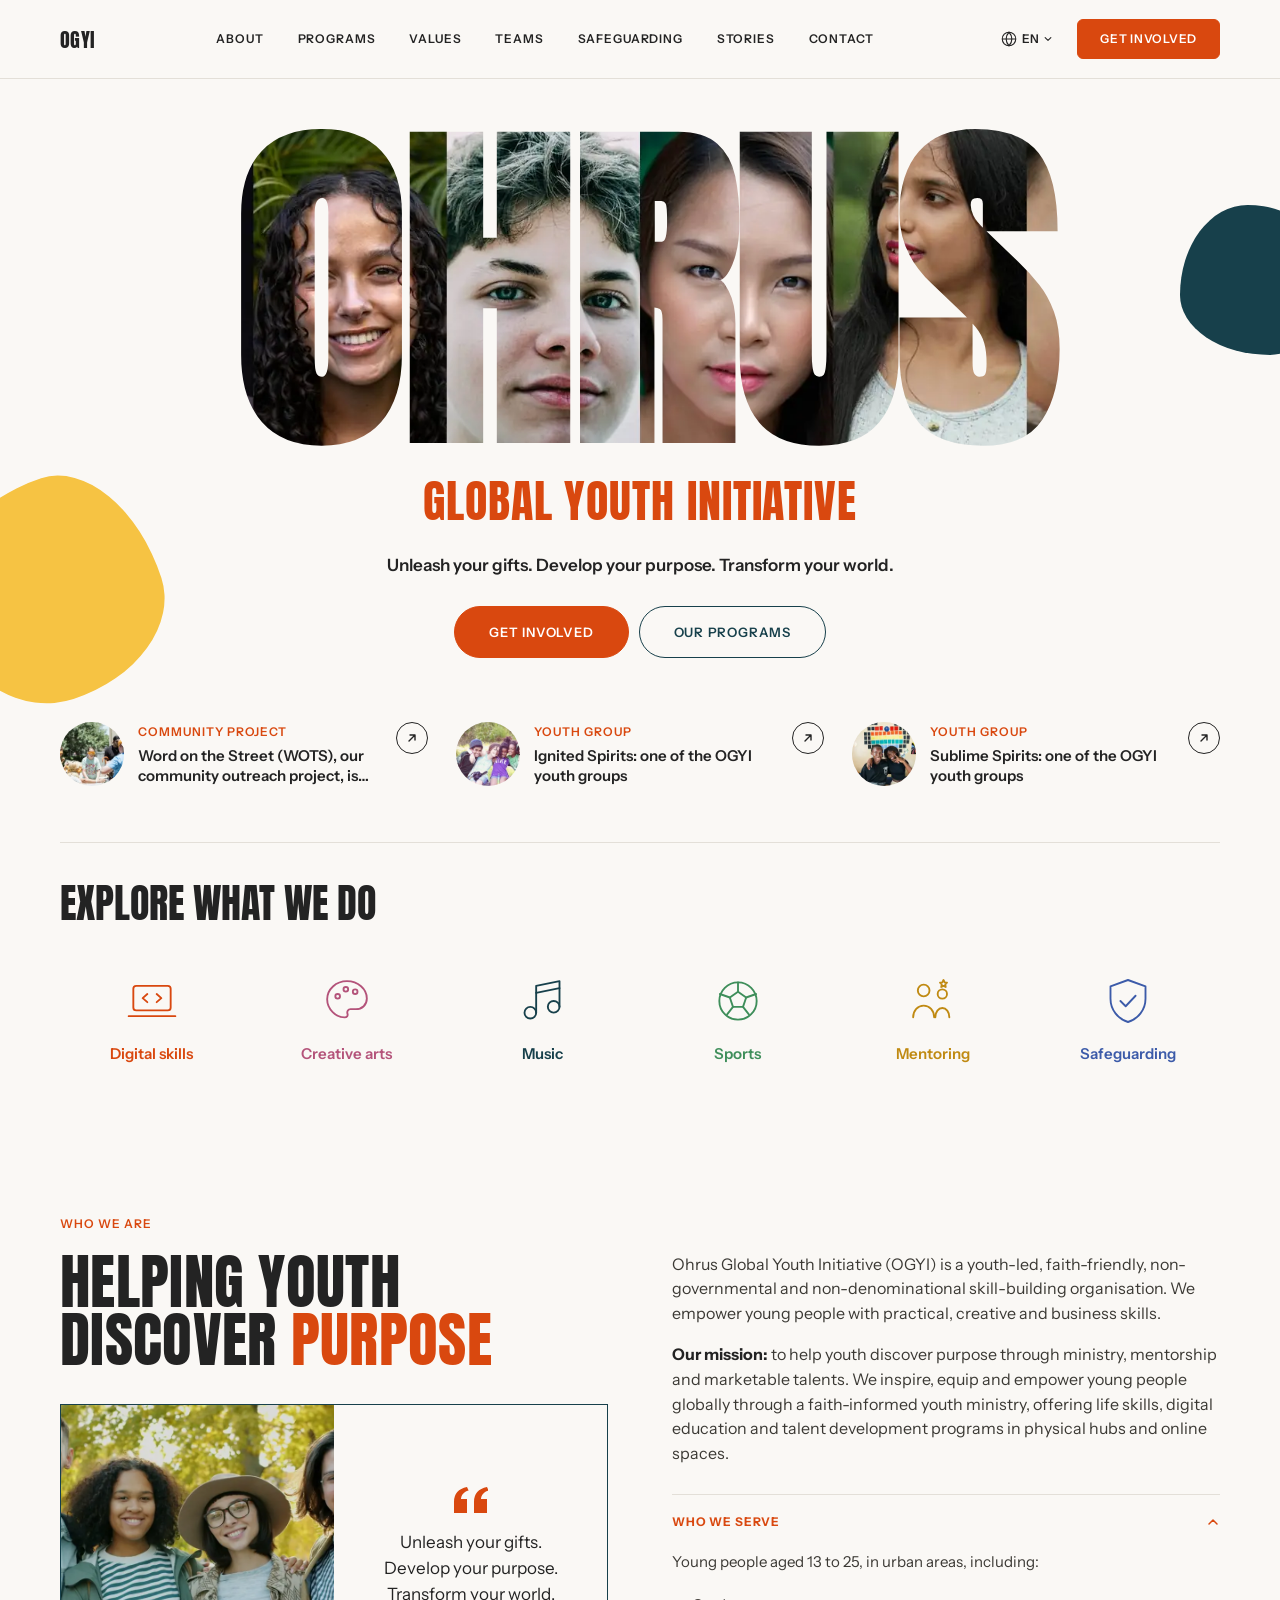
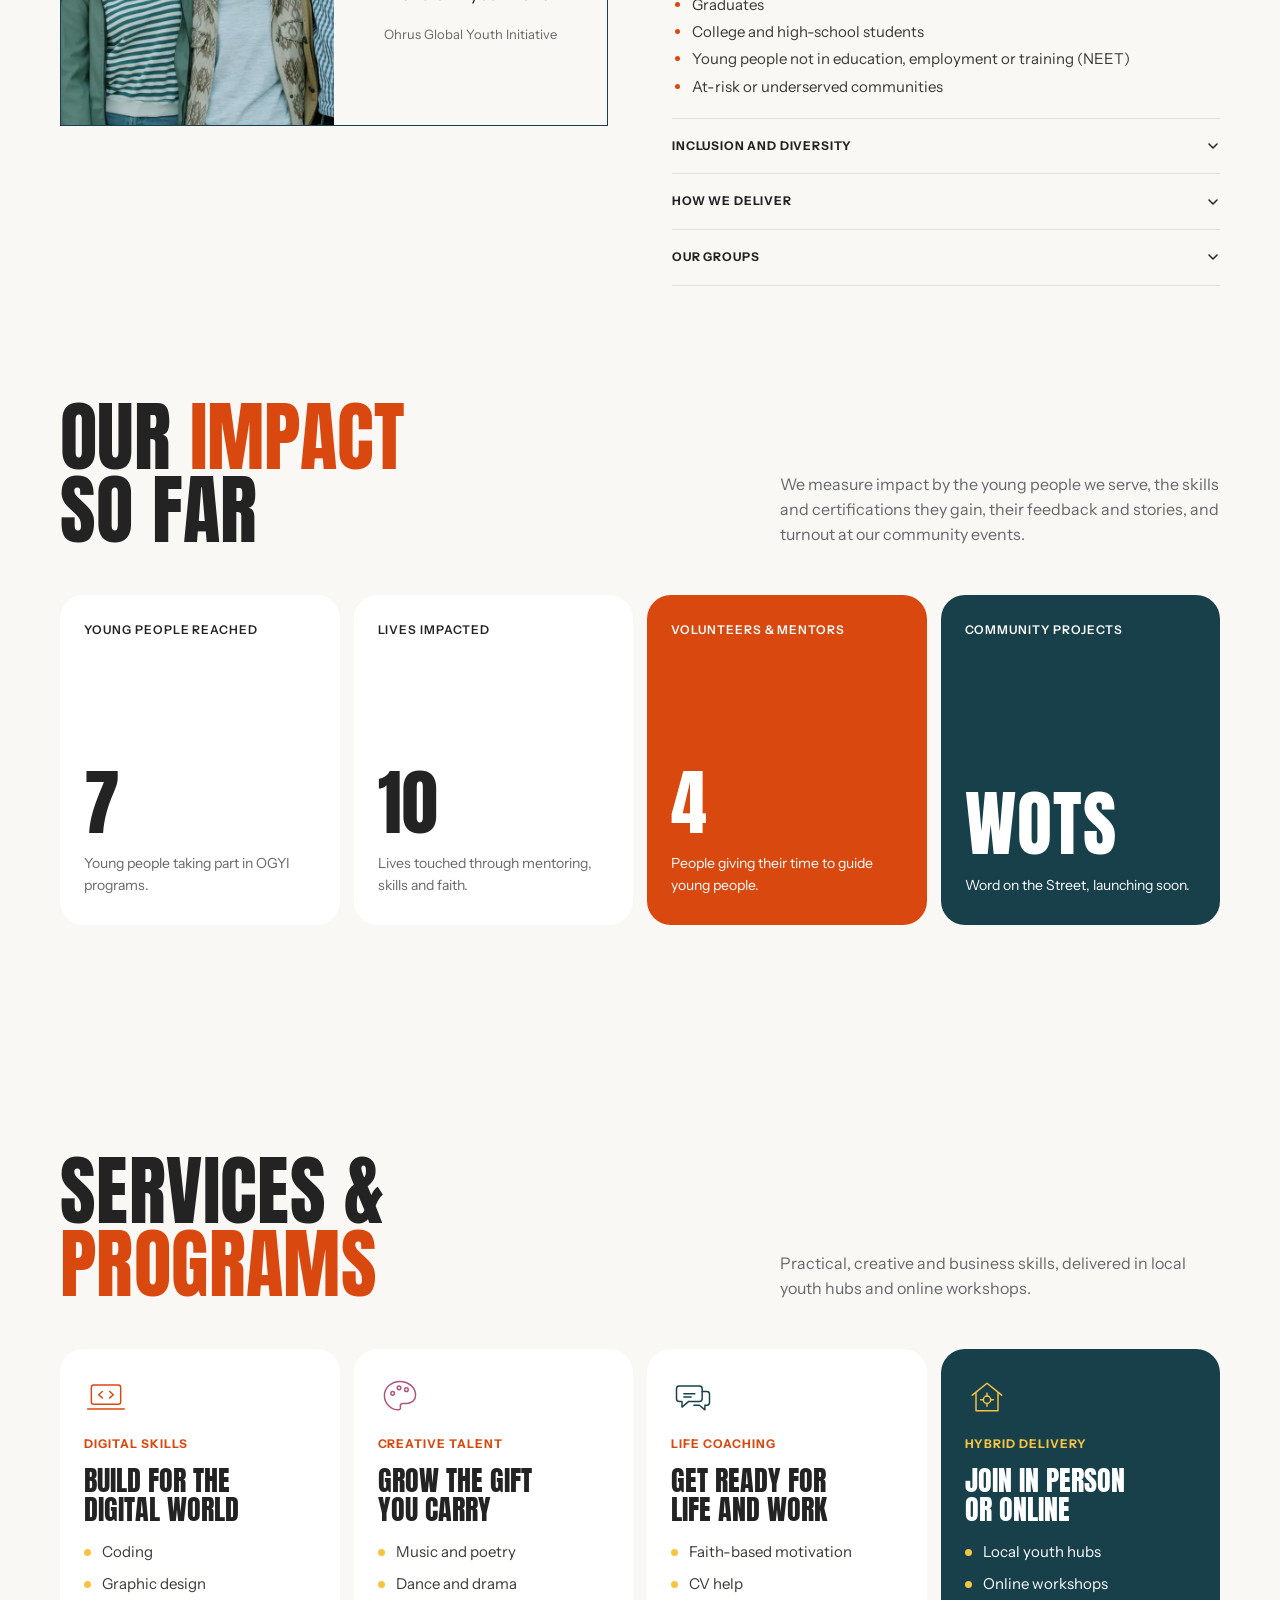
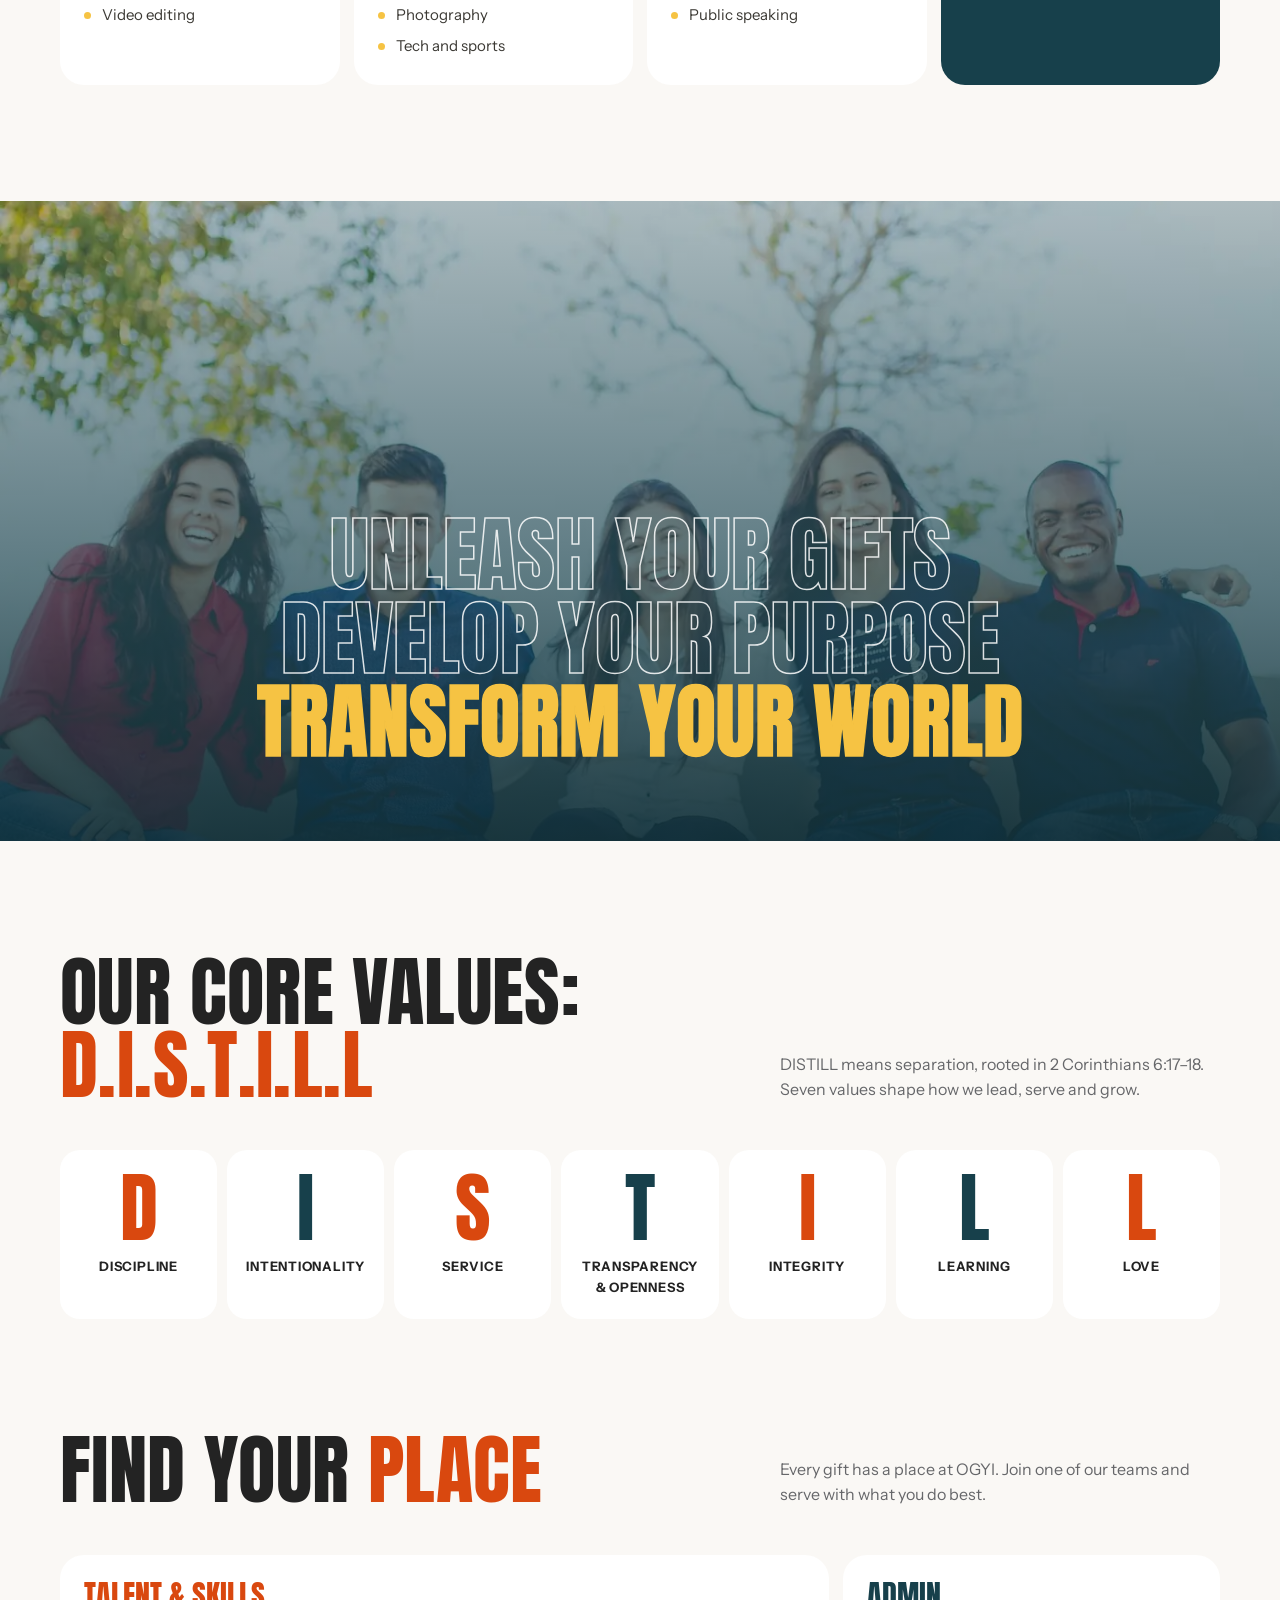
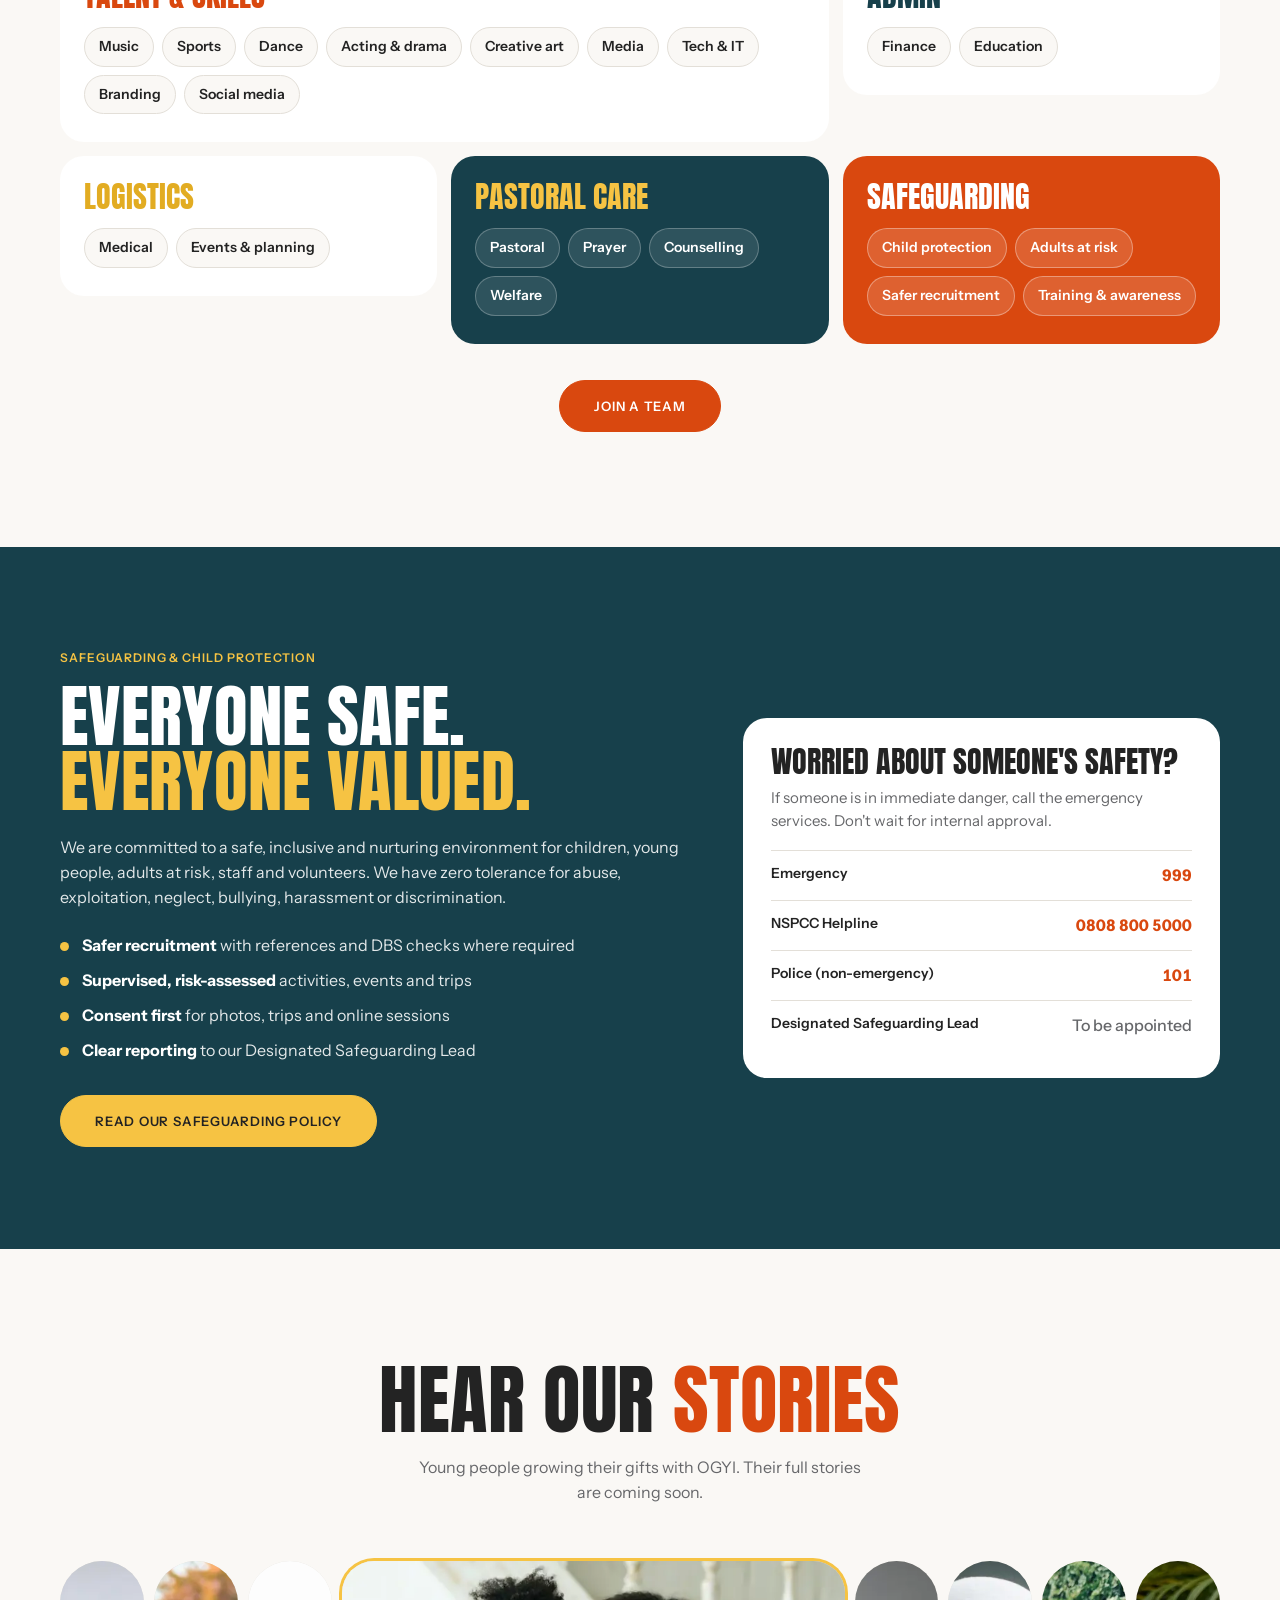
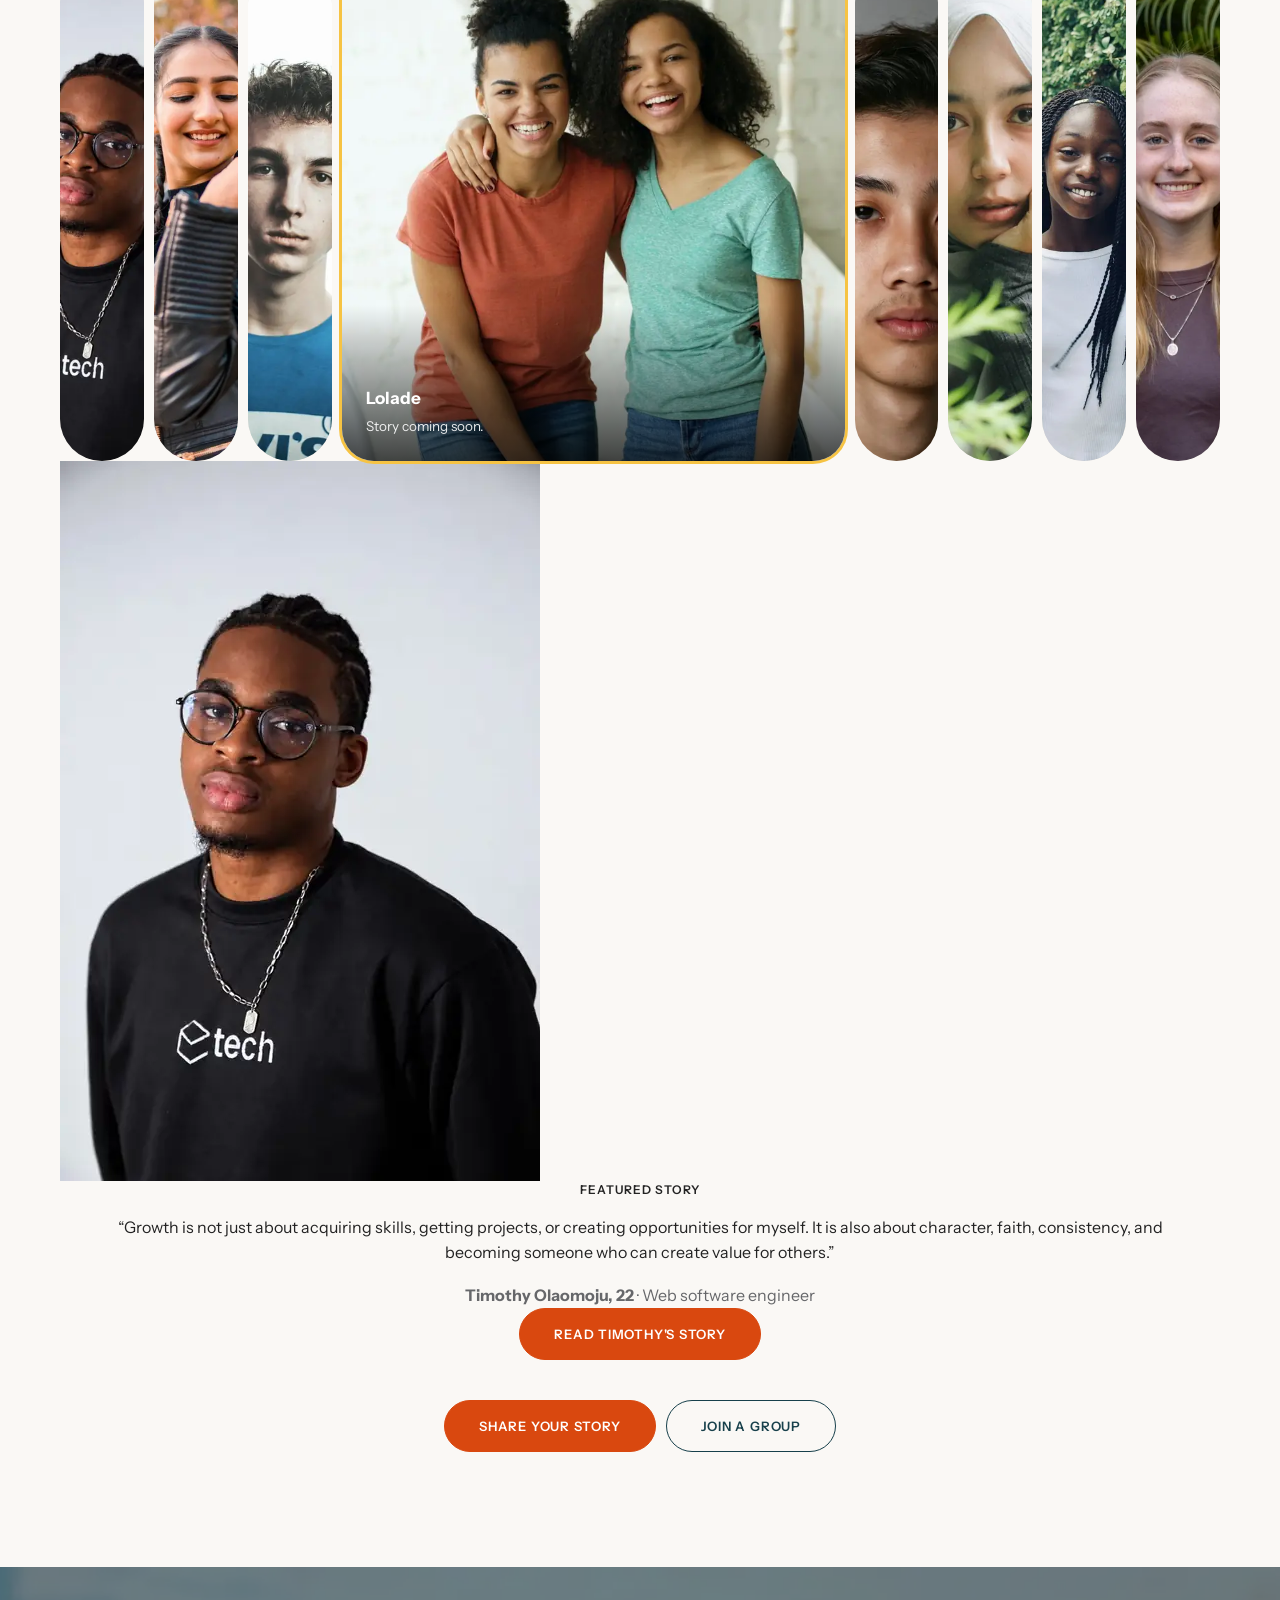
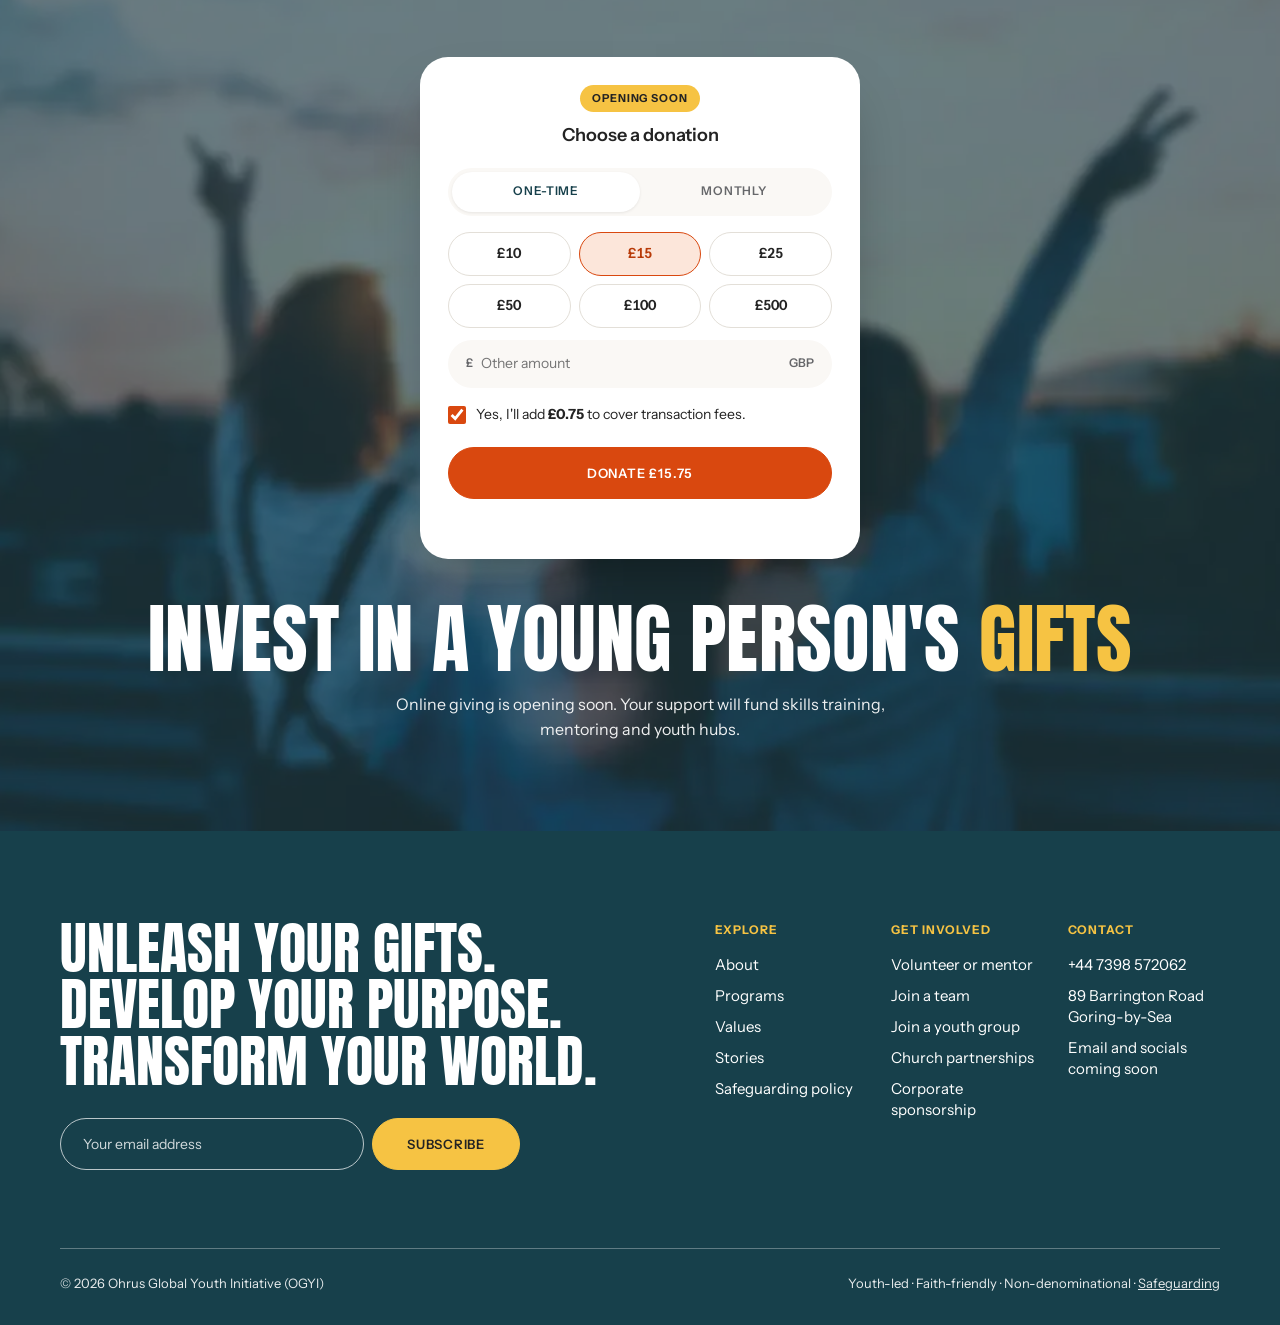
==== index.html @ c81ff363 "Add files via upload" ====
<!doctype html>
<html lang="en">
<head>
<meta charset="utf-8">
<meta name="viewport" content="width=device-width, initial-scale=1, viewport-fit=cover">
<title>Ohrus Global Youth Initiative (OGYI)</title>
<meta name="description" content="Ohrus Global Youth Initiative (OGYI) is a youth-led, faith-friendly, non-denominational organisation empowering young people with practical, creative and business skills.">
<link rel="preconnect" href="https://fonts.googleapis.com">
<link rel="preconnect" href="https://fonts.gstatic.com" crossorigin>
<link rel="stylesheet" href="https://fonts.googleapis.com/css2?family=Anton&family=Instrument+Sans:wght@400;500;600;700&display=swap">
<link rel="preload" as="image" href="images/collage.webp" type="image/webp">
<link rel="stylesheet" href="css/style.css">
</head>
<body>
<svg width="0" height="0" style="position:absolute" aria-hidden="true">
  <symbol id="arr" viewBox="0 0 12 12"><path d="M3 9L9 3M4 3h5v5" fill="none" stroke="currentColor" stroke-width="1.4" stroke-linecap="round" stroke-linejoin="round"/></symbol>
  <symbol id="chev" viewBox="0 0 14 14"><path d="M3 5l4 4 4-4" fill="none" stroke="currentColor" stroke-width="1.5" stroke-linecap="round" stroke-linejoin="round"/></symbol>
</svg>

<header class="nav">
  <div class="wrap nav__in">
    <a href="#top" class="logo" aria-label="OGYI home"><span>OGYI</span></a>
    <nav class="nav__links" aria-label="Main">
      <a href="#about">About</a><a href="#programs">Programs</a><a href="#values">Values</a><a href="#teams">Teams</a><a href="#safeguarding">Safeguarding</a><a href="#stories">Stories</a><a href="#contact">Contact</a>
    </nav>
    <div class="nav__right">
      <button class="lang" aria-label="Change language"><svg viewBox="0 0 24 24" fill="none" stroke="currentColor" stroke-width="1.5"><circle cx="12" cy="12" r="9"/><path d="M3 12h18M12 3c2.5 2.6 3.8 5.6 3.8 9s-1.3 6.4-3.8 9c-2.5-2.6-3.8-5.6-3.8-9S9.5 5.6 12 3z"/></svg>EN<svg viewBox="0 0 14 14" style="width:10px"><use href="#chev"/></svg></button>
      <a href="#contact" class="btn btn--ghost btn--sm">Get involved</a>
      <button class="burger" id="burger" aria-label="Open menu" aria-expanded="false"><span></span></button>
    </div>
  </div>
</header>

<div class="mnav" id="mnav" hidden>
  <div class="mnav__top">
    <span class="logo">OGYI</span>
    <button class="mnav__close" id="mclose" aria-label="Close menu">×</button>
  </div>
  <a class="big" href="#about">About</a>
  <a class="big" href="#programs">Programs</a>
  <a class="big" href="#values">Values</a>
  <a class="big" href="#teams">Teams</a>
  <a class="big" href="#safeguarding">Safeguarding</a>
  <a class="big" href="#stories">Stories</a>
  <a class="big" href="#contact">Contact</a>
  <a class="big" href="#donate">Donate</a>
  <a class="big big--cta" href="#contact">Get involved</a>
</div>

<main id="top">
  <!-- HERO -->
  <section class="hero">
    <div class="wrap">
      <h1 class="hero__title hero__title--one" aria-label="Ohrus Global Youth Initiative"><span>Ohrus</span></h1>
      <p class="hero__kicker">Global Youth Initiative</p>
      <p class="hero__sub">Unleash your gifts. Develop your purpose. Transform your world.</p>
      <div class="hero__cta">
        <a href="#contact" class="btn btn--solid">Get involved</a>
        <a href="#programs" class="btn btn--ghost">Our programs</a>
      </div>
      <div class="updates">
        <a class="update" href="#impact">
          <img loading="lazy" decoding="async" src="images/comm.webp" alt="Young volunteers working together at a community activity">
          <div><div class="eyebrow">Community project</div><p>Word on the Street (WOTS), our community outreach project, is launching soon</p></div>
          <span class="arrow"><svg><use href="#arr"/></svg></span>
        </a>
        <a class="update" href="#groups">
          <img loading="lazy" decoding="async" src="images/youth.webp" alt="A diverse group of young friends laughing together">
          <div><div class="eyebrow">Youth group</div><p>Ignited Spirits: one of the OGYI youth groups</p></div>
          <span class="arrow"><svg><use href="#arr"/></svg></span>
        </a>
        <a class="update" href="#groups">
          <img loading="lazy" decoding="async" src="images/class.webp" alt="Two teenagers smiling together">
          <div><div class="eyebrow">Youth group</div><p>Sublime Spirits: one of the OGYI youth groups</p></div>
          <span class="arrow"><svg><use href="#arr"/></svg></span>
        </a>
      </div>
      <nav class="explore" aria-label="Explore what we do">
        <h2 class="explore__title">Explore what we do</h2>
        <ul class="explore__list">
          <li><a href="#programs" class="ex ex--1"><span class="ex__ic"><svg viewBox="0 0 48 48" fill="none" stroke="currentColor" stroke-width="1.6" stroke-linecap="round" stroke-linejoin="round"><rect x="8" y="11" width="32" height="21" rx="2.5"/><path d="M4 37h40"/><path d="M20 18l-4 3.5 4 3.5M28 18l4 3.5-4 3.5"/></svg></span><span class="ex__lb">Digital skills</span></a></li>
          <li><a href="#programs" class="ex ex--2"><span class="ex__ic"><svg viewBox="0 0 48 48" fill="none" stroke="currentColor" stroke-width="1.6" stroke-linecap="round" stroke-linejoin="round"><path d="M24 7c-9.4 0-17 6.9-17 15.5S14.6 38 22 38c2.2 0 2.9-1.6 2.4-3.2-.6-1.9.6-3.8 2.6-3.8h4.5C37 31 41 27.3 41 21.8 41 13.7 33.4 7 24 7z"/><circle cx="16" cy="20" r="2"/><circle cx="23" cy="14" r="2"/><circle cx="31" cy="16" r="2"/></svg></span><span class="ex__lb">Creative arts</span></a></li>
          <li><a href="#programs" class="ex ex--3"><span class="ex__ic"><svg viewBox="0 0 48 48" fill="none" stroke="currentColor" stroke-width="1.6" stroke-linecap="round" stroke-linejoin="round"><path d="M19 34V11l20-4v22"/><circle cx="14" cy="34" r="5"/><circle cx="34" cy="29" r="5"/><path d="M19 17l20-4"/></svg></span><span class="ex__lb">Music</span></a></li>
          <li><a href="#programs" class="ex ex--4"><span class="ex__ic"><svg viewBox="0 0 48 48" fill="none" stroke="currentColor" stroke-width="1.6" stroke-linecap="round" stroke-linejoin="round"><circle cx="24" cy="24" r="16"/><path d="M24 16l7 5-2.7 8h-8.6L17 21z"/><path d="M24 8v8M31 21l8.5-3M28.3 29l5 6.5M19.7 29l-5 6.5M17 21l-8.5-3"/></svg></span><span class="ex__lb">Sports</span></a></li>
          <li><a href="#about" class="ex ex--5"><span class="ex__ic"><svg viewBox="0 0 48 48" fill="none" stroke="currentColor" stroke-width="1.6" stroke-linecap="round" stroke-linejoin="round"><circle cx="16" cy="15" r="5"/><circle cx="32" cy="18" r="4"/><path d="M7 38c0-6 4-10 9-10s9 4 9 10"/><path d="M26 38c0-4.6 2.7-8 6-8s6 3.4 6 8"/><path d="M33 6l1 2 2 .3-1.5 1.5.4 2.2-1.9-1-1.9 1 .4-2.2L30 8.3l2-.3z"/></svg></span><span class="ex__lb">Mentoring</span></a></li>
          <li><a href="#safeguarding" class="ex ex--6"><span class="ex__ic"><svg viewBox="0 0 48 48" fill="none" stroke="currentColor" stroke-width="1.6" stroke-linecap="round" stroke-linejoin="round"><path d="M24 6l15 5.5v10.5c0 9.5-6.4 17.3-15 20-8.6-2.7-15-10.5-15-20V11.5z"/><path d="M17.5 24l4.5 4.5 8.5-9"/></svg></span><span class="ex__lb">Safeguarding</span></a></li>
        </ul>
      </nav>
    </div>
  </section>

  <!-- ABOUT -->
  <section class="sec feature" id="about" style="padding-top:clamp(40px,6vw,80px)">
    <div class="wrap">
      <div class="eyebrow eyebrow--accent">Who we are</div>
      <div class="feature__grid">
        <div>
          <h2 class="display">Helping youth discover <span class="hl">purpose</span></h2>
          <div class="quotebox">
            <img loading="lazy" decoding="async" src="images/farm.webp" alt="A diverse group of young people smiling together outdoors">
            <blockquote>
              <svg viewBox="0 0 34 26"><path fill="currentColor" d="M0 26V15C0 6.7 4.4 1.7 13 0l1.6 3.6C9.8 5 7.4 7.9 7 12h6v14H0zm20 0V15c0-8.3 4.4-13.3 13-15l1.6 3.6C29.8 5 27.4 7.9 27 12h6v14H20z"/></svg>
              <q>Unleash your gifts. Develop your purpose. Transform your world.</q>
              <cite>Ohrus Global Youth Initiative</cite>
            </blockquote>
          </div>
        </div>
        <div class="feature__body">
          <p>Ohrus Global Youth Initiative (OGYI) is a youth-led, faith-friendly, non-governmental and non-denominational skill-building organisation. We empower young people with practical, creative and business skills.</p>
          <p><strong>Our mission:</strong> to help youth discover purpose through ministry, mentorship and marketable talents. We inspire, equip and empower young people globally through a faith-informed youth ministry, offering life skills, digital education and talent development programs in physical hubs and online spaces.</p>
          <div class="acc">
            <details open><summary>Who we serve<svg><use href="#chev"/></svg></summary>
              <p>Young people aged 13 to 25, in urban areas, including:</p>
              <ul class="ticks"><li>Graduates</li><li>College and high-school students</li><li>Young people not in education, employment or training (NEET)</li><li>At-risk or underserved communities</li></ul>
            </details>
            <details><summary>Inclusion and diversity<svg><use href="#chev"/></svg></summary><p>We are big on inclusion and diversity. Every young person is welcome at OGYI, whatever their background or beliefs.</p></details>
            <details><summary>How we deliver<svg><use href="#chev"/></svg></summary><p>Hybrid delivery: local youth hubs together with online workshops, so young people can take part in person or from wherever they are.</p></details>
            <details id="groups"><summary>Our groups<svg><use href="#chev"/></svg></summary><p>OGYI young people meet in groups, including <strong>Ignited Spirits</strong> and <strong>Sublime Spirits</strong>.</p></details>
          </div>
        </div>
      </div>
    </div>
  </section>

  <!-- IMPACT -->
  <section class="sec" id="impact" style="padding-top:0">
    <div class="wrap">
      <div class="sec__head">
        <h2 class="display">Our <span class="hl">impact</span> so far</h2>
        <p>We measure impact by the young people we serve, the skills and certifications they gain, their feedback and stories, and turnout at our community events.</p>
      </div>
      <div class="stats">
        <div class="stat"><div class="eyebrow">Young people reached</div><div><p class="stat__num"><span data-count="7">7</span></p><p>Young people taking part in OGYI programs.</p></div></div>
        <div class="stat"><div class="eyebrow">Lives impacted</div><div><p class="stat__num"><span data-count="10">10</span></p><p>Lives touched through mentoring, skills and faith.</p></div></div>
        <div class="stat stat--accent"><div class="eyebrow">Volunteers &amp; mentors</div><div><p class="stat__num"><span data-count="4">4</span></p><p>People giving their time to guide young people.</p></div></div>
        <div class="stat stat--teal"><div class="eyebrow">Community projects</div><div><p class="stat__num stat__num--word">WOTS</p><p>Word on the Street, launching soon.</p></div></div>
      </div>
    </div>
  </section>

  <!-- PROGRAMS -->
  <section class="sec programs" id="programs">
    <div class="wrap">
      <div class="sec__head">
        <h2 class="display">Services &amp; <span class="hl">programs</span></h2>
        <p>Practical, creative and business skills, delivered in local youth hubs and online workshops.</p>
      </div>
      <div class="progs">
        <article class="prog"><span class="prog__ic" aria-hidden="true"><svg viewBox="0 0 48 48" fill="none" stroke="currentColor" stroke-width="1.6" stroke-linecap="round" stroke-linejoin="round"><rect x="8" y="11" width="32" height="21" rx="2.5"/><path d="M4 37h40"/><path d="M20 18l-4 3.5 4 3.5M28 18l4 3.5-4 3.5"/></svg></span><span class="prog__tag">Digital skills</span><h3>Build for the digital world</h3><ul><li>Coding</li><li>Graphic design</li><li>Video editing</li></ul></article>
        <article class="prog"><span class="prog__ic" aria-hidden="true"><svg viewBox="0 0 48 48" fill="none" stroke="currentColor" stroke-width="1.6" stroke-linecap="round" stroke-linejoin="round"><path d="M24 7c-9.4 0-17 6.9-17 15.5S14.6 38 22 38c2.2 0 2.9-1.6 2.4-3.2-.6-1.9.6-3.8 2.6-3.8h4.5C37 31 41 27.3 41 21.8 41 13.7 33.4 7 24 7z"/><circle cx="16" cy="20" r="2"/><circle cx="23" cy="14" r="2"/><circle cx="31" cy="16" r="2"/></svg></span><span class="prog__tag">Creative talent</span><h3>Grow the gift you carry</h3><ul><li>Music and poetry</li><li>Dance and drama</li><li>Photography</li><li>Tech and sports</li></ul></article>
        <article class="prog"><span class="prog__ic" aria-hidden="true"><svg viewBox="0 0 48 48" fill="none" stroke="currentColor" stroke-width="1.6" stroke-linecap="round" stroke-linejoin="round"><path d="M9 12h22a3 3 0 0 1 3 3v11a3 3 0 0 1-3 3H19l-7 6v-6H9a3 3 0 0 1-3-3V15a3 3 0 0 1 3-3z"/><path d="M34 18h5a3 3 0 0 1 3 3v9a3 3 0 0 1-3 3h-2v5l-6-5h-6"/><path d="M14 20.5h12M14 24h8"/></svg></span><span class="prog__tag">Life coaching</span><h3>Get ready for life and work</h3><ul><li>Faith-based motivation</li><li>CV help</li><li>Public speaking</li></ul></article>
        <article class="prog prog--dark"><span class="prog__ic" aria-hidden="true"><svg viewBox="0 0 48 48" fill="none" stroke="currentColor" stroke-width="1.6" stroke-linecap="round" stroke-linejoin="round"><path d="M8 22L24 9l16 13"/><path d="M12 19v20h24V19"/><circle cx="24" cy="27" r="4"/><path d="M24 23v-3M24 34v-3M28 27h3M17 27h3"/></svg></span><span class="prog__tag">Hybrid delivery</span><h3>Join in person or online</h3><ul><li>Local youth hubs</li><li>Online workshops</li></ul></article>
      </div>
    </div>
  </section>

  <!-- TAGLINE BANNER -->
  <section class="causes" aria-label="Our promise">
    <img loading="lazy" decoding="async" src="images/group.webp" alt="A diverse group of young people sitting together and smiling">
    <div class="causes__words"><ul id="causes">
      <li class="on">Unleash your gifts</li><li>Develop your purpose</li><li>Transform your world</li>
    </ul></div>
  </section>

  <!-- VALUES -->
  <section class="sec values" id="values">
    <div class="wrap">
      <div class="sec__head">
        <h2 class="display">Our core values: <span class="hl">D.I.S.T.I.L.L</span></h2>
        <p>DISTILL means separation, rooted in 2 Corinthians 6:17–18. Seven values shape how we lead, serve and grow.</p>
      </div>
      <ol class="distill">
        <li><b>D</b><span>Discipline</span></li>
        <li><b>I</b><span>Intentionality</span></li>
        <li><b>S</b><span>Service</span></li>
        <li><b>T</b><span>Transparency &amp; openness</span></li>
        <li><b>I</b><span>Integrity</span></li>
        <li><b>L</b><span>Learning</span></li>
        <li><b>L</b><span>Love</span></li>
      </ol>
    </div>
  </section>

  <!-- TEAMS -->
  <section class="sec teams" id="teams" style="padding-top:0">
    <div class="wrap">
      <div class="sec__head">
        <h2 class="display">Find your <span class="hl">place</span></h2>
        <p>Every gift has a place at OGYI. Join one of our teams and serve with what you do best.</p>
      </div>
      <div class="team-grid">
        <article class="team team--orange"><h3>Talent &amp; skills</h3><ul><li>Music</li><li>Sports</li><li>Dance</li><li>Acting &amp; drama</li><li>Creative art</li><li>Media</li><li>Tech &amp; IT</li><li>Branding</li><li>Social media</li></ul></article>
        <article class="team team--teal"><h3>Admin</h3><ul><li>Finance</li><li>Education</li></ul></article>
        <article class="team team--yellow"><h3>Logistics</h3><ul><li>Medical</li><li>Events &amp; planning</li></ul></article>
        <article class="team team--dark"><h3>Pastoral care</h3><ul><li>Pastoral</li><li>Prayer</li><li>Counselling</li><li>Welfare</li></ul></article>
        <article class="team team--safe"><h3>Safeguarding</h3><ul><li>Child protection</li><li>Adults at risk</li><li>Safer recruitment</li><li>Training &amp; awareness</li></ul></article>
      </div>
      <div class="teams__cta"><a href="#contact" class="btn btn--solid">Join a team</a></div>
    </div>
  </section>

  <!-- SAFEGUARDING -->
  <section class="safe" id="safeguarding">
    <div class="wrap safe__grid">
      <div>
        <div class="eyebrow safe__eyebrow">Safeguarding &amp; child protection</div>
        <h2 class="display">Everyone safe. <span class="hl-y">Everyone valued.</span></h2>
        <p class="safe__lead">We are committed to a safe, inclusive and nurturing environment for children, young people, adults at risk, staff and volunteers. We have zero tolerance for abuse, exploitation, neglect, bullying, harassment or discrimination.</p>
        <ul class="safe__points">
          <li><b>Safer recruitment</b> with references and DBS checks where required</li>
          <li><b>Supervised, risk-assessed</b> activities, events and trips</li>
          <li><b>Consent first</b> for photos, trips and online sessions</li>
          <li><b>Clear reporting</b> to our Designated Safeguarding Lead</li>
        </ul>
        <a href="safeguarding.html" class="btn btn--yellow">Read our safeguarding policy</a>
      </div>
      <aside class="safe__card" aria-label="Safeguarding contacts">
        <h3>Worried about someone's safety?</h3>
        <p>If someone is in immediate danger, call the emergency services. Don't wait for internal approval.</p>
        <dl>
          <div><dt>Emergency</dt><dd>999</dd></div>
          <div><dt>NSPCC Helpline</dt><dd>0808 800 5000</dd></div>
          <div><dt>Police (non-emergency)</dt><dd>101</dd></div>
          <div><dt>Designated Safeguarding Lead</dt><dd class="tba">To be appointed</dd></div>
        </dl>
      </aside>
    </div>
  </section>

  <!-- STORIES -->
  <section class="sec" id="stories" style="padding-top:0">
    <div class="wrap center">
      <h2 class="display">Hear our <span class="hl">stories</span></h2>
      <p>Young people growing their gifts with OGYI. Their full stories are coming soon.</p>
      <div class="strip" id="strip">
        <div class="strip__item" tabindex="0" role="button" aria-label="Timothy, 22"><img loading="lazy" decoding="async" src="images/timothy.webp" alt="Portrait of Timothy" style="object-position:42% 28%"><div class="strip__cap"><b>Timothy, 22</b><span>From figuring out his path to working as a web software engineer, through mentorship and faith.</span><a class="strip__link" href="story-timothy.html">Read his story &rarr;</a></div></div>
        <button class="strip__item"><img loading="lazy" decoding="async" src="images/p2.webp" alt="Placeholder portrait"><div class="strip__cap"><b>Pelumi</b><span>Story coming soon.</span></div></button>
        <button class="strip__item"><img loading="lazy" decoding="async" src="images/p3.webp" alt="Placeholder portrait"><div class="strip__cap"><b>Isaacs</b><span>Sages Speak. Story coming soon.</span></div></button>
        <button class="strip__item is-open"><img loading="lazy" decoding="async" src="images/story.webp" alt="Placeholder photo"><div class="strip__cap"><b>Lolade</b><span>Story coming soon.</span></div></button>
        <button class="strip__item"><img loading="lazy" decoding="async" src="images/p4.webp" alt="Placeholder portrait"><div class="strip__cap"><b>Tomisin</b><span>Story coming soon.</span></div></button>
        <button class="strip__item"><img loading="lazy" decoding="async" src="images/p5.webp" alt="Placeholder portrait"><div class="strip__cap"><b>Sharon</b><span>Story coming soon.</span></div></button>
        <button class="strip__item"><img loading="lazy" decoding="async" src="images/p7.webp" alt="Placeholder portrait"><div class="strip__cap"><b>Precious</b><span>Story coming soon.</span></div></button>
        <button class="strip__item"><img loading="lazy" decoding="async" src="images/p8.webp" alt="Placeholder portrait"><div class="strip__cap"><b>Pearl</b><span>Story coming soon.</span></div></button>
      </div>
      <article class="feat-story">
        <img loading="lazy" decoding="async" src="images/timothy.webp" alt="Timothy Olaomoju" width="480" height="720">
        <div class="feat-story__body">
          <div class="eyebrow feat-story__eyebrow">Featured story</div>
          <blockquote>&ldquo;Growth is not just about acquiring skills, getting projects, or creating opportunities for myself. It is also about character, faith, consistency, and becoming someone who can create value for others.&rdquo;</blockquote>
          <p class="feat-story__who"><b>Timothy Olaomoju, 22</b> &middot; Web software engineer</p>
          <a href="story-timothy.html" class="btn btn--solid">Read Timothy's story</a>
        </div>
      </article>
      <div class="stories__cta">
        <a href="#contact" class="btn btn--solid">Share your story</a>
        <a href="#contact" class="btn btn--ghost">Join a group</a>
      </div>
    </div>
  </section>

  <!-- DONATE -->
  <section class="donate" id="donate">
    <img loading="lazy" decoding="async" class="donate__bg" src="images/field.webp" alt="">
    <div class="wrap">
      <form class="dcard" id="dform" novalidate>
        <span class="soon">Opening soon</span>
        <h3>Choose a donation</h3>
        <div class="seg" role="group" aria-label="Frequency">
          <button type="button" aria-pressed="true" data-freq="one-time">One-time</button>
          <button type="button" aria-pressed="false" data-freq="monthly">Monthly</button>
        </div>
        <div class="amts" id="amts">
          <button type="button" aria-pressed="false">£10</button><button type="button" aria-pressed="true">£15</button><button type="button" aria-pressed="false">£25</button>
          <button type="button" aria-pressed="false">£50</button><button type="button" aria-pressed="false">£100</button><button type="button" aria-pressed="false">£500</button>
        </div>
        <label class="other" for="other"><span>£</span><input id="other" inputmode="decimal" placeholder="Other amount"><span>GBP</span></label>
        <label class="fee" for="fee"><input type="checkbox" id="fee" checked><span>Yes, I'll add <b id="feeAmt">£0.75</b> to cover transaction fees.</span></label>
        <button class="btn btn--solid" type="submit" id="dbtn">Donate £15.75 now</button>
        <p class="dnote" id="dnote" aria-live="polite"></p>
      </form>
      <h2 class="display">Invest in a young person's <span class="hl-y">gifts</span></h2>
      <p class="lead">Online giving is opening soon. Your support will fund skills training, mentoring and youth hubs.</p>
    </div>
  </section>
</main>

<footer class="foot" id="contact">
  <div class="wrap">
    <div class="foot__top">
      <div>
        <h3>Unleash your gifts. Develop your purpose. Transform your world.</h3>
        <form class="news" id="news" novalidate>
          <input type="email" id="email" placeholder="Your email address" aria-label="Email address">
          <button class="btn" type="submit">Subscribe</button>
        </form>
        <p class="newsmsg" id="newsmsg" aria-live="polite"></p>
      </div>
      <div class="foot__cols">
        <div><h4>Explore</h4><ul><li><a href="#about">About</a></li><li><a href="#programs">Programs</a></li><li><a href="#values">Values</a></li><li><a href="#stories">Stories</a></li><li><a href="safeguarding.html">Safeguarding policy</a></li></ul></div>
        <div><h4>Get involved</h4><ul><li>Volunteer or mentor</li><li><a href="#teams">Join a team</a></li><li>Join a youth group</li><li>Church partnerships</li><li>Corporate sponsorship</li></ul></div>
        <div><h4>Contact</h4><ul><li>+44 7398 572062</li><li>89 Barrington Road<br>Goring-by-Sea</li><li>Email and socials coming soon</li></ul></div>
      </div>
    </div>
    <div class="foot__bottom"><span>© 2026 Ohrus Global Youth Initiative (OGYI)</span><span>Youth-led · Faith-friendly · Non-denominational · <a href="safeguarding.html">Safeguarding</a></span></div>
  </div>
</footer>

<script src="js/main.js" defer></script>
</body>
</html>
---- css/style.css ----
/* Layout: warm-paper canvas, condensed poster type, one signal orange; sections stack full-width with a 1240px content column */
:root{
  /* Palette: burnt orange + deep teal + mustard yellow + charcoal on white */
  --paper:#FAF8F5; --card:#FFFFFF; --ink:#232323; --muted:#66676A; --line:#E3DFD8;
  --orange:#D9480F; --orange-deep:#B83A08; --orange-soft:#FCE6DA;
  --teal:#17404B; --teal-deep:#0F2E37; --teal-soft:#DCE8EA;
  --yellow:#F6C343; --yellow-deep:#E2AC22;
  --charcoal:#262626;
  --display:"Anton","Impact","Arial Narrow",sans-serif;
  --body:"Instrument Sans","Helvetica Neue",Arial,sans-serif;
  --wrap:1240px; --gut:clamp(16px,4vw,40px);
  color-scheme:light;
}
*{box-sizing:border-box}
html{scroll-behavior:smooth}
body{margin:0;background:var(--paper);color:var(--ink);font-family:var(--body);font-size:16px;line-height:1.55;-webkit-font-smoothing:antialiased;overflow-x:hidden}
img{max-width:100%;display:block}
a{color:inherit;text-decoration:none}
button{font:inherit;color:inherit;cursor:pointer}
:focus-visible{outline:2px solid var(--orange);outline-offset:3px}
.wrap{max-width:var(--wrap);margin-inline:auto;padding-inline:var(--gut)}
.display{font-family:var(--display);font-weight:400;text-transform:uppercase;letter-spacing:.005em;line-height:.95;text-wrap:balance;margin:0}
.hl{color:var(--orange)}
.hl-y{color:var(--yellow)}
.eyebrow{font-size:12px;font-weight:600;letter-spacing:.08em;text-transform:uppercase}

/* buttons */
.btn{display:inline-flex;align-items:center;justify-content:center;gap:8px;height:52px;padding-inline:34px;border-radius:999px;font-size:13px;font-weight:600;letter-spacing:.06em;text-transform:uppercase;border:1px solid var(--ink);background:transparent;transition:background .2s,color .2s,transform .2s,border-color .2s}
.btn:hover{transform:translateY(-1px)}
.btn--solid{background:var(--orange);border-color:var(--orange);color:#fff}
.btn--solid:hover{background:var(--orange-deep);border-color:var(--orange-deep)}
.btn--ghost:hover{background:var(--ink);color:var(--paper)}
.btn--sm{height:40px;padding-inline:22px;font-size:12px}

/* nav */
.nav{position:sticky;top:env(safe-area-inset-top,0px);z-index:50;background:color-mix(in srgb,var(--paper) 88%,transparent);backdrop-filter:blur(12px);-webkit-backdrop-filter:blur(12px)}
.nav__in{display:flex;align-items:center;justify-content:space-between;height:78px;gap:24px}
.logo{display:flex;align-items:center;gap:10px;font-family:var(--display);font-size:20px;letter-spacing:.02em;text-transform:uppercase}
.logo svg{width:30px;height:30px;flex:none}
.nav__links{display:flex;gap:34px;font-size:12px;font-weight:600;letter-spacing:.07em;text-transform:uppercase}
.nav__links a{position:relative;padding-block:6px}
.nav__links a::after{content:"";position:absolute;left:0;right:100%;bottom:0;height:1.5px;background:var(--orange);transition:right .25s}
.nav__links a:hover::after{right:0}
.nav__right{display:flex;align-items:center;gap:18px}
.lang{display:flex;align-items:center;gap:4px;background:none;border:0;padding:6px;font-size:12px;font-weight:600}
.lang svg{width:18px;height:18px}
.burger{display:none;width:44px;height:44px;border-radius:50%;border:1px solid var(--ink);background:none;align-items:center;justify-content:center}
.burger span{display:block;width:16px;height:1.5px;background:var(--ink);position:relative}
.burger span::before,.burger span::after{content:"";position:absolute;left:0;width:16px;height:1.5px;background:var(--ink)}
.burger span::before{top:-5px}.burger span::after{top:5px}
.mnav{position:fixed;inset:0;z-index:60;background:var(--teal);color:#fff;padding:24px var(--gut);display:flex;flex-direction:column;gap:8px}
.mnav[hidden]{display:none}
.mnav__top{display:flex;justify-content:space-between;align-items:center;height:54px;margin-bottom:24px}
.mnav a.big{font-family:var(--display);font-size:52px;text-transform:uppercase;line-height:1.1}
.mnav__close{width:44px;height:44px;border-radius:50%;border:1px solid #fff;background:none;color:#fff;font-size:22px}
.mnav a.big:hover{color:var(--yellow)}

/* hero */
.hero{padding-block:clamp(24px,4vw,48px) 56px;text-align:center}
.hero__title{font-family:var(--display);text-transform:uppercase;font-size:clamp(80px,17vw,250px);line-height:1;letter-spacing:-.005em;margin:0 auto;
  background-image:url("../images/collage.webp");background-size:cover;background-position:center 30%;-webkit-background-clip:text;background-clip:text;color:transparent;
  animation:pan 22s ease-in-out infinite alternate}
@keyframes pan{from{background-position:20% 30%}to{background-position:80% 30%}}
.hero__title span{display:block;padding-block:.02em}
.hero__sub{max-width:520px;margin:28px auto 0;color:var(--muted);font-size:17px}
.hero__cta{display:flex;justify-content:center;gap:10px;margin-top:28px;flex-wrap:wrap}
.updates{display:grid;grid-template-columns:repeat(3,minmax(0,1fr));gap:28px;margin-top:64px;text-align:left}
.update{display:grid;grid-template-columns:64px minmax(0,1fr) 32px;gap:14px;align-items:center}
.update img{width:64px;height:64px;border-radius:50%;object-fit:cover}
.update .eyebrow{color:var(--orange);margin-bottom:4px}
.update p{margin:0;font-weight:600;font-size:15px;line-height:1.35;display:-webkit-box;-webkit-line-clamp:2;-webkit-box-orient:vertical;overflow:hidden}
.arrow{width:32px;height:32px;border:1px solid var(--ink);border-radius:50%;display:grid;place-items:center;align-self:start;transition:background .2s,color .2s}
.arrow svg{width:12px;height:12px}
.update:hover .arrow{background:var(--yellow);border-color:var(--yellow);color:var(--ink)}

/* section heads */
section{scroll-margin-top:80px}
.sec{padding-block:clamp(64px,9vw,120px)}
.sec__head{display:grid;grid-template-columns:minmax(0,1fr) minmax(0,1fr);gap:24px 64px;align-items:end;margin-bottom:48px}
.sec__head h2{font-size:clamp(44px,6vw,80px)}
.sec__head p{margin:0;color:var(--muted);max-width:440px;justify-self:end}
.center{text-align:center}
.center h2{font-size:clamp(44px,6vw,80px)}
.center p{color:var(--muted);max-width:460px;margin:18px auto 0}

/* impact */
.stats{display:grid;grid-template-columns:repeat(4,minmax(0,1fr));gap:14px}
.stat{background:var(--card);border-radius:24px;padding:26px 24px 28px;min-height:330px;display:flex;flex-direction:column;justify-content:space-between}
.stat .eyebrow{color:var(--ink)}
.stat .stat__num{font-family:var(--display);font-size:clamp(56px,5.6vw,80px);line-height:1;margin:0 0 14px;font-variant-numeric:tabular-nums;color:var(--ink)}
.stat__num sup{color:var(--orange);font-size:.55em;vertical-align:.35em;margin-left:2px}
.stat p{margin:0;color:var(--muted);font-size:14px}
.stat--accent{background:var(--orange);color:#fff}
.stat--accent .eyebrow,.stat--accent p,.stat--accent .stat__num{color:#fff}
.stat--accent .stat__num sup{color:var(--yellow)}
.stat--teal{background:var(--teal);color:#fff}
.stat--teal .eyebrow,.stat--teal p,.stat--teal .stat__num{color:#fff}
.stat--teal .stat__num sup{color:var(--yellow)}

/* causes banner */
.causes{position:relative;min-height:clamp(440px,52vw,640px);display:grid;place-items:center;overflow:hidden;background:var(--teal)}
.causes img{position:absolute;inset:0;width:100%;height:100%;object-fit:cover;object-position:center 35%}
.causes::after{content:"";position:absolute;inset:0;background:linear-gradient(180deg,rgba(23,64,75,.35),rgba(23,64,75,.7) 60%,rgba(15,46,55,.92))}
.causes__words{position:relative;z-index:1;text-align:center;align-self:end;padding-bottom:clamp(40px,6vw,80px)}
.causes__words li{font-family:var(--display);text-transform:uppercase;font-size:clamp(40px,6.4vw,92px);line-height:1.02;list-style:none;color:transparent;-webkit-text-stroke:1.5px rgba(255,255,255,.85);transition:color .5s,-webkit-text-stroke-color .5s}
.causes__words li.on{color:var(--yellow);-webkit-text-stroke-color:var(--yellow)}
.causes__words ul{margin:0;padding:0}

/* stories */
.strip{display:flex;gap:10px;height:clamp(380px,40vw,500px);margin-top:56px}
.strip__item{position:relative;flex:1 1 0;min-width:0;border-radius:999px;overflow:hidden;background:var(--line);transition:flex-grow .6s cubic-bezier(.2,.8,.2,1),border-radius .6s;border:0;padding:0;text-align:left}
.strip__item img{position:absolute;inset:0;width:100%;height:100%;object-fit:cover}
.strip__item.is-open{flex-grow:6;border-radius:32px}
.strip__cap{position:absolute;left:0;right:0;bottom:0;padding:80px 24px 24px;color:#fff;background:linear-gradient(transparent,rgba(0,0,0,.72));opacity:0;transform:translateY(10px);transition:opacity .35s .15s,transform .35s .15s}
.strip__item.is-open .strip__cap{opacity:1;transform:none}
.strip__cap b{display:block;font-size:17px;margin-bottom:6px}
.strip__cap span{display:block;font-size:13.5px;line-height:1.45;max-width:360px;opacity:.9}
.stories__cta{display:flex;justify-content:center;gap:10px;margin-top:40px;flex-wrap:wrap}

/* donate */
.donate{position:relative;padding-block:clamp(56px,7vw,96px);overflow:hidden;color:#fff}
.donate__bg{position:absolute;inset:0;width:100%;height:100%;object-fit:cover;filter:blur(6px) saturate(1.1);transform:scale(1.06)}
.donate::before{content:"";position:absolute;inset:0;background:rgba(15,46,55,.62);z-index:1}
.donate .wrap{position:relative;z-index:2;display:flex;flex-direction:column;align-items:center;text-align:center}
.dcard{width:100%;max-width:440px;background:var(--card);color:var(--ink);border-radius:28px;padding:28px;box-shadow:0 30px 60px -20px rgba(0,0,0,.35);text-align:left}
.dcard h3{margin:0 0 18px;text-align:center;font-size:18px;font-weight:600}
.seg{display:grid;grid-template-columns:1fr 1fr;background:var(--paper);border-radius:999px;padding:4px;margin-bottom:16px}
.seg button{border:0;background:none;height:40px;border-radius:999px;font-size:12px;font-weight:600;letter-spacing:.06em;text-transform:uppercase;color:var(--muted)}
.seg button[aria-pressed="true"]{background:var(--card);color:var(--ink);box-shadow:0 1px 3px rgba(0,0,0,.08)}
.amts{display:grid;grid-template-columns:repeat(3,1fr);gap:8px;margin-bottom:12px}
.amts button{height:44px;border-radius:999px;border:1px solid var(--line);background:var(--card);font-weight:600;font-size:14px;font-variant-numeric:tabular-nums;transition:background .15s,border-color .15s,color .15s}
.amts button:hover{border-color:var(--orange)}
.amts button[aria-pressed="true"]{background:var(--orange-soft);border-color:var(--orange);color:var(--orange-deep)}
.other{display:flex;align-items:center;gap:6px;height:48px;border-radius:999px;background:var(--paper);padding-inline:18px;margin-bottom:16px}
.other input{flex:1;min-width:0;border:0;background:none;font:inherit;font-size:14px;color:var(--ink);outline:none}
.other span{font-size:12px;font-weight:600;color:var(--muted)}
.fee{display:flex;gap:10px;align-items:flex-start;font-size:14px;margin-bottom:22px;cursor:pointer}
.fee input{accent-color:var(--orange);width:18px;height:18px;margin:2px 0 0;flex:none}
.dcard .btn{width:100%}
.dnote{margin:12px 0 0;text-align:center;font-size:13px;color:var(--muted);min-height:20px}
.donate h2{font-size:clamp(44px,6vw,80px);margin-top:44px}
.donate p.lead{max-width:520px;margin:16px auto 0;opacity:.92}

/* featured story */
.feature__grid{display:grid;grid-template-columns:minmax(0,1fr) minmax(0,1fr);gap:clamp(32px,5vw,72px)}
.back{display:inline-flex;align-items:center;gap:10px;font-size:12px;font-weight:600;letter-spacing:.07em;text-transform:uppercase;margin-bottom:28px}
.back svg{width:14px;height:14px}
.feature h2{font-size:clamp(40px,4.8vw,68px)}
.quotebox{display:grid;grid-template-columns:minmax(0,1fr) minmax(0,1fr);border:1px solid var(--teal);margin-top:36px}
.quotebox img{width:100%;height:100%;min-height:320px;object-fit:cover}
.quotebox blockquote{margin:0;padding:clamp(24px,3vw,40px);display:flex;flex-direction:column;justify-content:center;text-align:center;gap:16px}
.quotebox svg{width:34px;height:26px;margin:0 auto;color:var(--orange)}
.quotebox q{quotes:none;font-size:17px;line-height:1.55}
.quotebox cite{font-style:normal;font-size:13px;color:var(--muted)}
.feature__body{align-self:end}
.feature__body p{margin:0 0 16px;color:#3B3934;max-width:62ch}
.acc{margin-top:28px;border-top:1px solid var(--line)}
.acc details{border-bottom:1px solid var(--line)}
.acc summary{list-style:none;display:flex;justify-content:space-between;align-items:center;padding-block:18px;font-size:12px;font-weight:700;letter-spacing:.07em;text-transform:uppercase;cursor:pointer}
.acc summary::-webkit-details-marker{display:none}
.acc summary svg{width:14px;height:14px;transition:transform .25s}
.acc details[open] summary svg{transform:rotate(180deg)}
.acc details[open] summary{color:var(--orange)}
.acc details p{margin:0 0 20px;font-size:15px;color:#3B3934}
.feature__wide{margin-top:clamp(48px,6vw,80px);border-radius:28px;overflow:hidden;aspect-ratio:16/7;max-width:100%}
.feature__wide img{width:100%;height:100%;object-fit:cover}

/* footer */
.foot{background:var(--teal);color:#fff;padding-block:clamp(56px,7vw,96px) 32px}
.foot__top{display:grid;grid-template-columns:minmax(0,1.2fr) minmax(0,1fr);gap:48px;align-items:start}
.foot__mark{width:110px;height:110px;color:var(--yellow)}
.foot h3{font-family:var(--display);font-weight:400;text-transform:uppercase;font-size:clamp(36px,4.4vw,60px);line-height:1;margin:28px 0 0;text-wrap:balance}
.news{display:flex;gap:8px;margin-top:28px;max-width:460px;flex-wrap:wrap}
.news input{flex:1 1 220px;min-width:0;height:52px;border-radius:999px;border:1px solid rgba(255,255,255,.7);background:transparent;color:#fff;padding-inline:22px;font:inherit;font-size:14px;outline:none}
.news input::placeholder{color:rgba(255,255,255,.8)}
.news .btn{background:var(--yellow);color:var(--ink);border-color:var(--yellow)}
.news .btn:hover{background:var(--yellow-deep);border-color:var(--yellow-deep)}
.newsmsg{font-size:13px;margin:10px 0 0;min-height:20px}
.foot__cols{display:grid;grid-template-columns:repeat(3,minmax(0,1fr));gap:24px}
.foot__cols h4{margin:0 0 14px;font-size:12px;letter-spacing:.08em;text-transform:uppercase;color:var(--yellow)}
.foot__cols ul{list-style:none;margin:0;padding:0;display:grid;gap:10px;font-size:15px}
.foot__cols a:hover{color:var(--yellow)}
.foot__bottom{display:flex;justify-content:space-between;gap:16px;flex-wrap:wrap;border-top:1px solid rgba(255,255,255,.35);margin-top:64px;padding-top:24px;font-size:13px;opacity:.9}
.foot__big{font-family:var(--display);text-transform:uppercase;font-size:clamp(56px,14vw,200px);line-height:.85;margin-top:48px;white-space:nowrap;overflow:hidden;color:var(--orange)}

/* responsive */
@media (max-width:1000px){
  .nav__links,.lang{display:none}
  .burger{display:inline-flex}
  .stats{grid-template-columns:repeat(2,minmax(0,1fr))}
  .stat{min-height:260px}
  .feature__grid,.foot__top{grid-template-columns:minmax(0,1fr)}
  .updates{grid-template-columns:minmax(0,1fr);gap:18px;max-width:520px;margin-inline:auto}
  .sec__head{grid-template-columns:minmax(0,1fr)}
  .sec__head p{justify-self:start}
}
@media (max-width:640px){
  .nav__in{height:66px}
  .stats{grid-template-columns:minmax(0,1fr)}
  .stat{min-height:200px}
  .strip{height:420px;gap:6px}
  .strip__item:nth-child(n+6){display:none}
  .quotebox{grid-template-columns:minmax(0,1fr)}
  .quotebox img{min-height:260px;max-height:340px}
  .foot__cols{grid-template-columns:repeat(2,minmax(0,1fr))}
  .hero__cta .btn,.stories__cta .btn{flex:1 1 140px;padding-inline:16px}
  .feature__wide{aspect-ratio:4/3}
}
@media (prefers-reduced-motion:reduce){
  *,*::before,*::after{animation:none!important;transition:none!important}
  html{scroll-behavior:auto}
}

/* palette accents */
.nav .btn--ghost.btn--sm{background:var(--orange);border-color:var(--orange);color:#fff;border-radius:6px}
.nav .btn--ghost.btn--sm:hover{background:var(--orange-deep);border-color:var(--orange-deep);color:#fff}
.hero{position:relative;isolation:isolate;overflow:hidden}
.hero::before{content:"";position:absolute;left:-60px;top:38%;width:220px;height:220px;background:var(--yellow);border-radius:62% 38% 55% 45%/48% 60% 40% 52%;transform:rotate(-18deg);z-index:-1}
.hero::after{content:"";position:absolute;right:-50px;top:12%;width:150px;height:150px;background:var(--teal);border-radius:45% 55% 40% 60%/60% 45% 55% 40%;z-index:-1}
.btn--ghost{border-color:var(--teal);color:var(--teal)}
.btn--ghost:hover{background:var(--teal);color:#fff}
.strip__item.is-open{box-shadow:0 0 0 3px var(--yellow)}
.dcard .seg button[aria-pressed="true"]{color:var(--teal)}
@media (max-width:640px){.hero::before{width:120px;height:120px;left:-50px}.hero::after{width:90px;height:90px;right:-40px}}

/* OGYI content additions */
.hero__title--one{font-size:clamp(110px,27vw,360px);line-height:.95}
.hero__kicker{font-family:var(--display);text-transform:uppercase;font-size:clamp(26px,3.6vw,46px);line-height:1;color:var(--orange);margin:10px 0 0;letter-spacing:.02em}
.hero__sub{font-weight:600;color:var(--ink)}
.eyebrow--accent{color:var(--orange);margin-bottom:18px}
.feature__body p strong{color:var(--ink)}
.ticks{margin:0 0 20px;padding-left:20px;font-size:15px;color:#3B3934;display:grid;gap:4px}
.ticks li::marker{color:var(--orange)}
.stat .stat__num--word{letter-spacing:.02em}

.progs{display:grid;grid-template-columns:repeat(4,minmax(0,1fr));gap:14px}
.prog{background:var(--card);border-radius:24px;padding:26px 24px 28px;display:flex;flex-direction:column;gap:12px;border-top:6px solid var(--orange)}
.prog:nth-child(2){border-top-color:var(--yellow)}
.prog:nth-child(3){border-top-color:var(--teal)}
.prog__tag{font-size:12px;font-weight:700;letter-spacing:.08em;text-transform:uppercase;color:var(--orange)}
.prog h3{margin:0;font-family:var(--display);font-weight:400;text-transform:uppercase;font-size:28px;line-height:1.05;text-wrap:balance}
.prog ul{margin:4px 0 0;padding:0;list-style:none;display:grid;gap:8px;font-size:15px;color:#3B3934}
.prog li{padding-left:18px;position:relative}
.prog li::before{content:"";position:absolute;left:0;top:.6em;width:7px;height:7px;border-radius:50%;background:var(--yellow)}
.prog--dark{background:var(--teal);color:#fff;border-top-color:var(--yellow)}
.prog--dark .prog__tag{color:var(--yellow)}
.prog--dark ul{color:#fff}

.distill{list-style:none;margin:0;padding:0;display:grid;grid-template-columns:repeat(7,minmax(0,1fr));gap:10px}
.distill li{background:var(--card);border-radius:20px;padding:20px 14px 22px;display:flex;flex-direction:column;align-items:center;text-align:center;gap:10px}
.distill b{font-family:var(--display);font-weight:400;font-size:clamp(56px,6vw,84px);line-height:1;color:var(--orange)}
.distill li:nth-child(even) b{color:var(--teal)}
.distill span{font-size:13px;font-weight:700;letter-spacing:.06em;text-transform:uppercase;text-wrap:balance}

.soon{display:block;width:max-content;margin:0 auto 10px;background:var(--yellow);color:var(--ink);font-size:11px;font-weight:700;letter-spacing:.08em;text-transform:uppercase;padding:5px 12px;border-radius:999px}
.foot__cols li{line-height:1.4}

@media (max-width:1000px){
  .progs{grid-template-columns:repeat(2,minmax(0,1fr))}
  .distill{grid-template-columns:repeat(4,minmax(0,1fr))}
}
@media (max-width:640px){
  .progs{grid-template-columns:minmax(0,1fr)}
  .distill{grid-template-columns:repeat(2,minmax(0,1fr))}
  .distill li:last-child{grid-column:1/-1}
  .strip__item:nth-child(n+6){display:flex}
  .strip__item:nth-child(n+7){display:none}
}

/* Teams */
.team-grid{display:grid;grid-template-columns:1.4fr 1fr 1fr 1fr;gap:14px;align-items:start}
.team{background:var(--card);border-radius:24px;padding:26px 24px 28px}
.team h3{margin:0 0 16px;font-family:var(--display);font-weight:400;text-transform:uppercase;font-size:30px;line-height:1}
.team ul{list-style:none;margin:0;padding:0;display:flex;flex-wrap:wrap;gap:8px}
.team li{font-size:14px;font-weight:600;padding:8px 14px;border-radius:999px;background:var(--paper);border:1px solid var(--line)}
.team--orange h3{color:var(--orange)}
.team--teal h3{color:var(--teal)}
.team--yellow h3{color:var(--yellow-deep)}
.team--dark{background:var(--teal);color:#fff}
.team--dark h3{color:var(--yellow)}
.team--dark li{background:rgba(255,255,255,.1);border-color:rgba(255,255,255,.25)}
.teams__cta{display:flex;justify-content:center;margin-top:36px}
.teams{padding-bottom:clamp(64px,9vw,120px)}
@media (max-width:1000px){.team-grid{grid-template-columns:repeat(2,minmax(0,1fr))}}
@media (max-width:640px){.team-grid{grid-template-columns:minmax(0,1fr)}}

/* ===== Responsive refinements ===== */
.prog{border-top:0;box-shadow:inset 0 6px 0 var(--orange)}
.prog:nth-child(2){box-shadow:inset 0 6px 0 var(--yellow)}
.prog:nth-child(3){box-shadow:inset 0 6px 0 var(--teal)}
.prog--dark{box-shadow:inset 0 6px 0 var(--yellow)}
.mnav a.big--cta{color:var(--yellow)}

/* Large screens */
@media (min-width:1700px){
  :root{--wrap:1440px}
  body{font-size:17px}
}
@media (min-width:2200px){
  :root{--wrap:1640px}
  body{font-size:18px}
}

/* Tablets and below */
@media (max-width:1000px){
  .hero::before{width:150px;height:150px;left:-80px;top:6%}
  .hero::after{width:110px;height:110px;right:-55px;top:22%}
}

/* Phones */
@media (max-width:640px){
  .hero::before{width:110px;height:110px;left:-70px;top:3%}
  .hero::after{width:80px;height:80px;right:-45px;top:16%}
  .causes__words li{font-size:clamp(30px,9vw,60px)}
  .sec__head h2,.center h2{font-size:clamp(40px,12vw,64px)}

  /* stories become a swipeable row of cards */
  .strip{height:auto;overflow-x:auto;scroll-snap-type:x mandatory;gap:12px;margin-inline:calc(-1 * var(--gut));padding:4px var(--gut) 10px;scrollbar-width:none;-webkit-overflow-scrolling:touch}
  .strip::-webkit-scrollbar{display:none}
  .strip__item,.strip__item.is-open,.strip__item:nth-child(n+6),.strip__item:nth-child(n+7){display:block;flex:0 0 74%;height:400px;border-radius:28px;scroll-snap-align:center;box-shadow:none}
  .strip__cap{opacity:1;transform:none;padding:70px 20px 20px}
}

/* Small phones */
@media (max-width:480px){
  .nav .btn--ghost.btn--sm{display:none}
}
@media (max-width:360px){
  .update{grid-template-columns:52px minmax(0,1fr) 28px;gap:10px}
  .update img{width:52px;height:52px}
  .distill b{font-size:48px}
  .distill span{font-size:11.5px}
  .team h3{font-size:26px}
}
.mnav{overflow-y:auto;padding-top:calc(24px + env(safe-area-inset-top,0px));padding-bottom:calc(24px + env(safe-area-inset-bottom,0px))}
.mnav a.big{font-size:clamp(34px,7.2vh,52px)}

/* plain program cards: no coloured top arc */
.prog,.prog:nth-child(2),.prog:nth-child(3),.prog--dark{box-shadow:none;border-top:0}
/* text-only logo */
.foot h3{margin-top:0}

/* footer: no big wordmark */
.foot__bottom{margin-top:48px}

/* ===== Teams: 5 cards ===== */
.team-grid{grid-template-columns:repeat(3,minmax(0,1fr))}
.team--orange{grid-column:span 2}
.team--safe{background:var(--orange);color:#fff}
.team--safe h3{color:#fff}
.team--safe li{background:rgba(255,255,255,.14);border-color:rgba(255,255,255,.35)}
@media (max-width:1000px){.team-grid{grid-template-columns:repeat(2,minmax(0,1fr))}.team--orange{grid-column:1/-1}}
@media (max-width:640px){.team-grid{grid-template-columns:minmax(0,1fr)}.team--orange{grid-column:auto}}

/* ===== Safeguarding band ===== */
.btn--yellow{background:var(--yellow);border-color:var(--yellow);color:var(--ink)}
.btn--yellow:hover{background:var(--yellow-deep);border-color:var(--yellow-deep)}
.safe{background:var(--teal);color:#fff;padding-block:clamp(64px,8vw,104px);margin-bottom:clamp(64px,9vw,120px);scroll-margin-top:80px}
.safe__grid{display:grid;grid-template-columns:minmax(0,1.3fr) minmax(0,1fr);gap:clamp(32px,5vw,72px);align-items:center}
.safe__eyebrow{color:var(--yellow);margin-bottom:16px}
.safe h2{font-size:clamp(40px,5.4vw,72px)}
.safe__lead{margin:20px 0 0;max-width:58ch;color:rgba(255,255,255,.88)}
.safe__points{list-style:none;margin:24px 0 32px;padding:0;display:grid;gap:10px}
.safe__points li{padding-left:22px;position:relative;color:rgba(255,255,255,.88)}
.safe__points li::before{content:"";position:absolute;left:0;top:.55em;width:9px;height:9px;border-radius:50%;background:var(--yellow)}
.safe__points b{color:#fff}
.safe__card{background:var(--card);color:var(--ink);border-radius:24px;padding:28px}
.safe__card h3{margin:0 0 8px;font-family:var(--display);font-weight:400;text-transform:uppercase;font-size:30px;line-height:1.05}
.safe__card p{margin:0 0 18px;color:var(--muted);font-size:15px}
.safe__card dl{margin:0;display:grid;gap:0}
.safe__card dl div{display:flex;justify-content:space-between;gap:16px;padding-block:12px;border-top:1px solid var(--line)}
.safe__card dt{font-size:14px;font-weight:600}
.safe__card dd{margin:0;font-weight:700;font-variant-numeric:tabular-nums;color:var(--orange);text-align:right}
.safe__card dd.tba{color:var(--muted);font-weight:500}
.foot__bottom a{text-decoration:underline}
@media (max-width:1000px){.safe__grid{grid-template-columns:minmax(0,1fr)}}

/* ===== Policy page ===== */
.policy-hero{padding-block:clamp(48px,7vw,96px) 40px}
.policy-hero .eyebrow{color:var(--orange);margin-bottom:16px}
.policy-hero h1{font-size:clamp(44px,7vw,96px)}
.policy-meta{display:grid;grid-template-columns:repeat(auto-fit,minmax(200px,1fr));gap:10px;margin-top:32px}
.policy-meta div{background:var(--card);border-radius:16px;padding:14px 18px}
.policy-meta dt{font-size:11px;font-weight:700;letter-spacing:.08em;text-transform:uppercase;color:var(--muted);margin-bottom:4px}
.policy-meta dd{margin:0;font-weight:600}
.status-pill{display:inline-block;background:var(--yellow);color:var(--ink);font-size:12px;font-weight:700;letter-spacing:.06em;text-transform:uppercase;padding:4px 12px;border-radius:999px}
.emergency{background:var(--orange);color:#fff;border-radius:20px;padding:20px 24px;margin-top:20px;display:flex;flex-wrap:wrap;gap:12px 32px;align-items:center}
.emergency b{font-family:var(--display);font-weight:400;font-size:24px;text-transform:uppercase;letter-spacing:.01em}
.emergency span{font-weight:600}
.policy{display:grid;grid-template-columns:240px minmax(0,1fr);gap:clamp(32px,5vw,72px);padding-bottom:clamp(64px,9vw,120px)}
.toc{position:sticky;top:96px;align-self:start;font-size:14px}
.toc h2{font-size:12px;font-weight:700;letter-spacing:.08em;text-transform:uppercase;color:var(--muted);margin:0 0 12px;font-family:var(--body)}
.toc ol{margin:0;padding-left:20px;display:grid;gap:6px}
.toc a:hover{color:var(--orange)}
.policy__body{max-width:72ch}
.policy__body section{scroll-margin-top:90px;padding-block:28px;border-top:1px solid var(--line)}
.policy__body section:first-child{border-top:0;padding-top:0}
.policy__body h2{font-family:var(--display);font-weight:400;text-transform:uppercase;font-size:clamp(28px,3vw,38px);line-height:1.05;margin:0 0 16px}
.policy__body h2 small{color:var(--orange);margin-right:10px}
.policy__body p{margin:0 0 14px;color:#3B3934}
.policy__body ul,.policy__body ol{margin:0 0 14px;padding-left:22px;display:grid;gap:6px;color:#3B3934}
.policy__body li::marker{color:var(--orange);font-weight:700}
.policy__body .def{display:grid;gap:12px;margin:0 0 14px}
.policy__body .def p{margin:0}
.policy__body .def b,.policy__body li b{color:var(--ink)}
.policy__body .note{background:var(--orange-soft);border-left:4px solid var(--orange);padding:14px 18px;border-radius:0 12px 12px 0;color:var(--ink);font-weight:500}
.contacts{display:grid;gap:0;margin:0}
.contacts div{display:flex;justify-content:space-between;gap:16px;padding-block:12px;border-top:1px solid var(--line)}
.contacts dt{font-weight:600}
.contacts dd{margin:0;text-align:right;font-weight:700;color:var(--orange)}
.contacts dd.tba{color:var(--muted);font-weight:500}
.sign{display:grid;grid-template-columns:repeat(auto-fit,minmax(180px,1fr));gap:12px}
.sign div{border-bottom:1px solid var(--ink);padding:24px 0 6px;font-size:13px;color:var(--muted)}
@media (max-width:1000px){.policy{grid-template-columns:minmax(0,1fr)}.toc{position:static;background:var(--card);border-radius:20px;padding:20px 24px}}
.policy-meta{grid-template-columns:repeat(3,minmax(0,1fr))}
@media (max-width:800px){.policy-meta{grid-template-columns:repeat(2,minmax(0,1fr))}}
@media (max-width:480px){.policy-meta{grid-template-columns:minmax(0,1fr)}}
@media (max-width:1180px) and (min-width:1001px){.nav__links{gap:22px}}

/* ===== Icon shortcuts ("Explore what we do") ===== */
.explore{margin-top:56px;padding-top:40px;border-top:1px solid var(--line);text-align:left}
.explore__title{font-family:var(--display);font-weight:400;text-transform:uppercase;font-size:clamp(28px,3.2vw,40px);line-height:1;margin:0 0 24px}
.explore__list{list-style:none;margin:0;padding:0;display:grid;grid-template-columns:repeat(6,minmax(0,1fr));gap:12px}
.ex{display:flex;flex-direction:column;align-items:center;gap:12px;padding:22px 8px 18px;border-radius:20px;text-align:center;transition:background .2s,transform .2s}
.ex:hover{background:var(--card);transform:translateY(-3px)}
.ex__ic{width:64px;height:64px;display:grid;place-items:center}
.ex__ic svg{width:56px;height:56px}
.ex__lb{font-size:15px;font-weight:600;line-height:1.25}
.ex--1{color:var(--orange)}
.ex--2{color:#B4537A}
.ex--3{color:var(--teal)}
.ex--4{color:#3E8E5A}
.ex--5{color:#C08A12}
.ex--6{color:#3C5BA9}
.prog__ic{display:block;width:44px;height:44px;color:var(--orange);margin-bottom:4px}
.prog__ic svg{width:44px;height:44px}
.prog:nth-child(2) .prog__ic{color:#B4537A}
.prog:nth-child(3) .prog__ic{color:var(--teal)}
.prog--dark .prog__ic{color:var(--yellow)}
@media (max-width:1000px){.explore__list{grid-template-columns:repeat(3,minmax(0,1fr))}}
@media (max-width:480px){.explore__list{gap:4px}.ex{padding:16px 4px 14px;gap:8px}.ex__ic,.ex__ic svg{width:44px;height:44px}.ex__lb{font-size:13.5px}}

/* ===== Performance: avoid constant repaints and costly effects ===== */
.hero__title{animation:none;background-position:center 30%}
.nav{background:var(--paper);backdrop-filter:none;-webkit-backdrop-filter:none;box-shadow:0 1px 0 var(--line)}
.donate__bg{filter:none;transform:none}
.strip__item{will-change:auto}
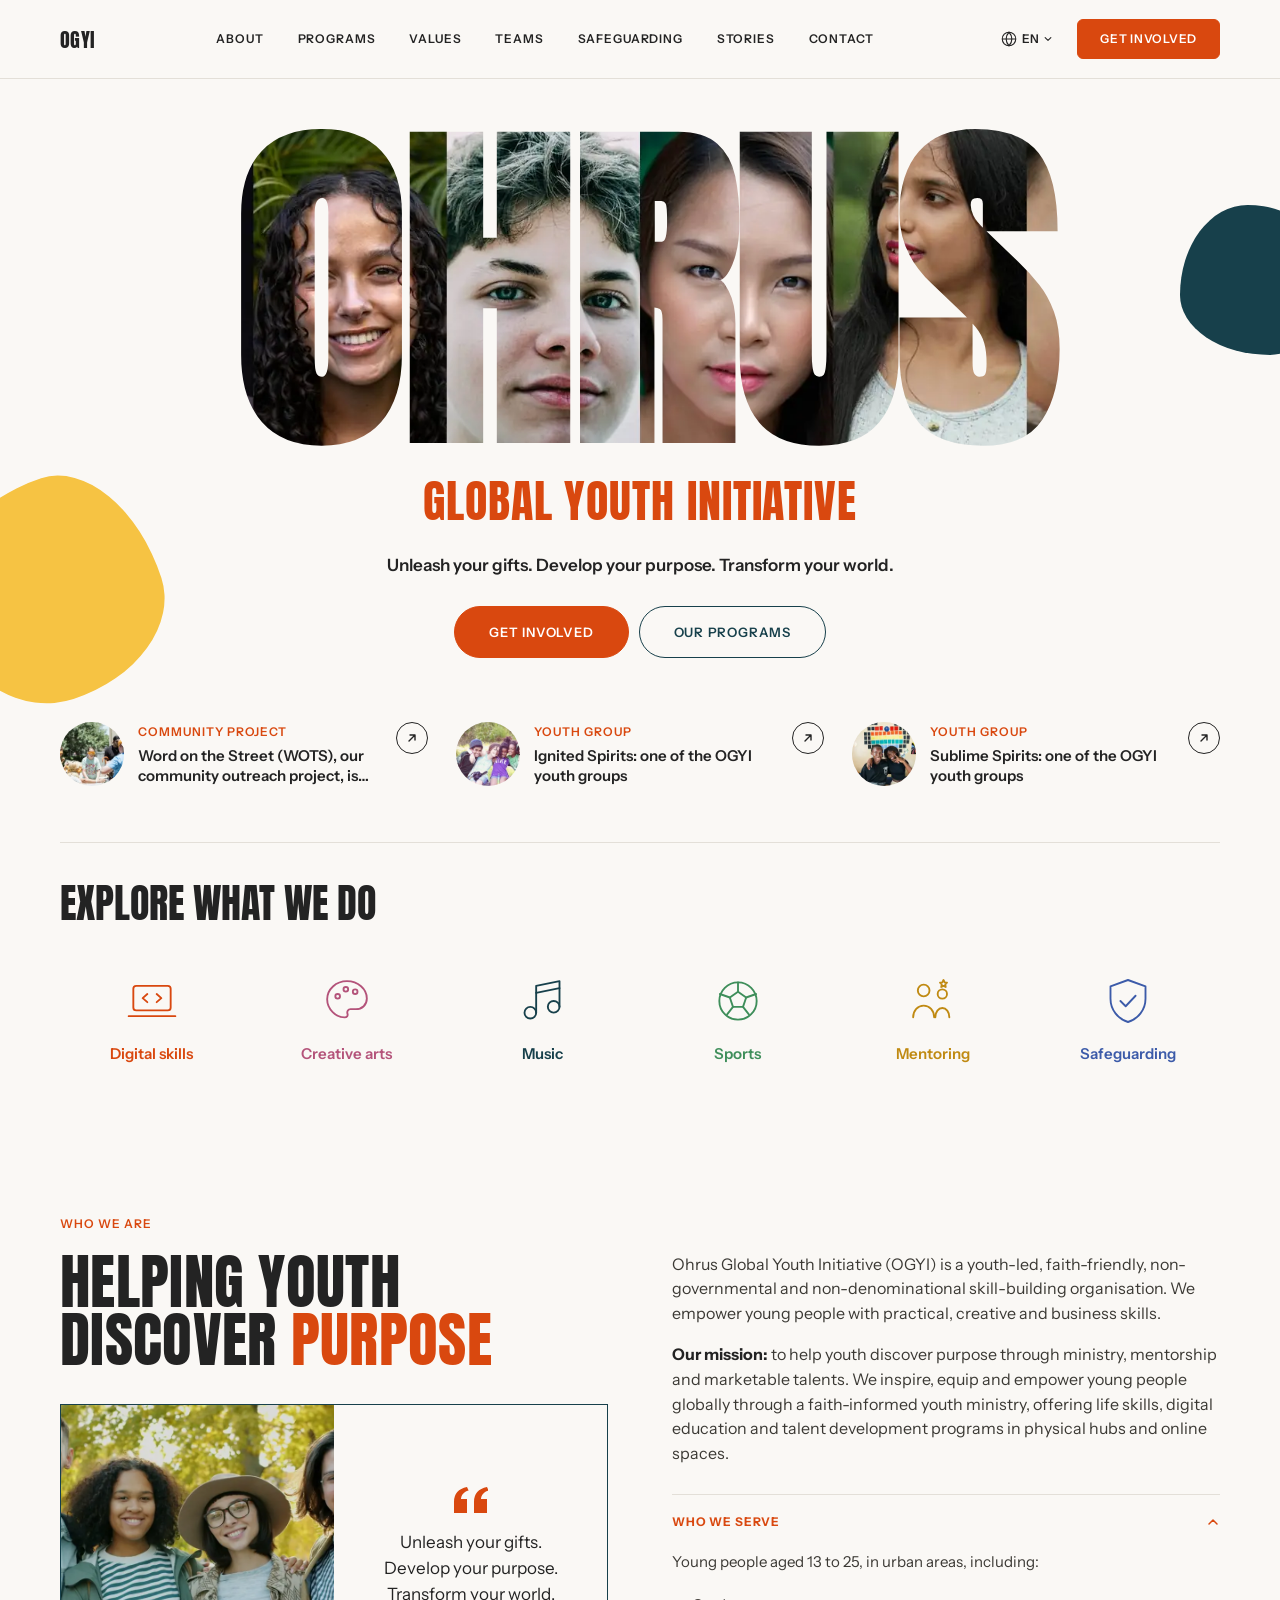
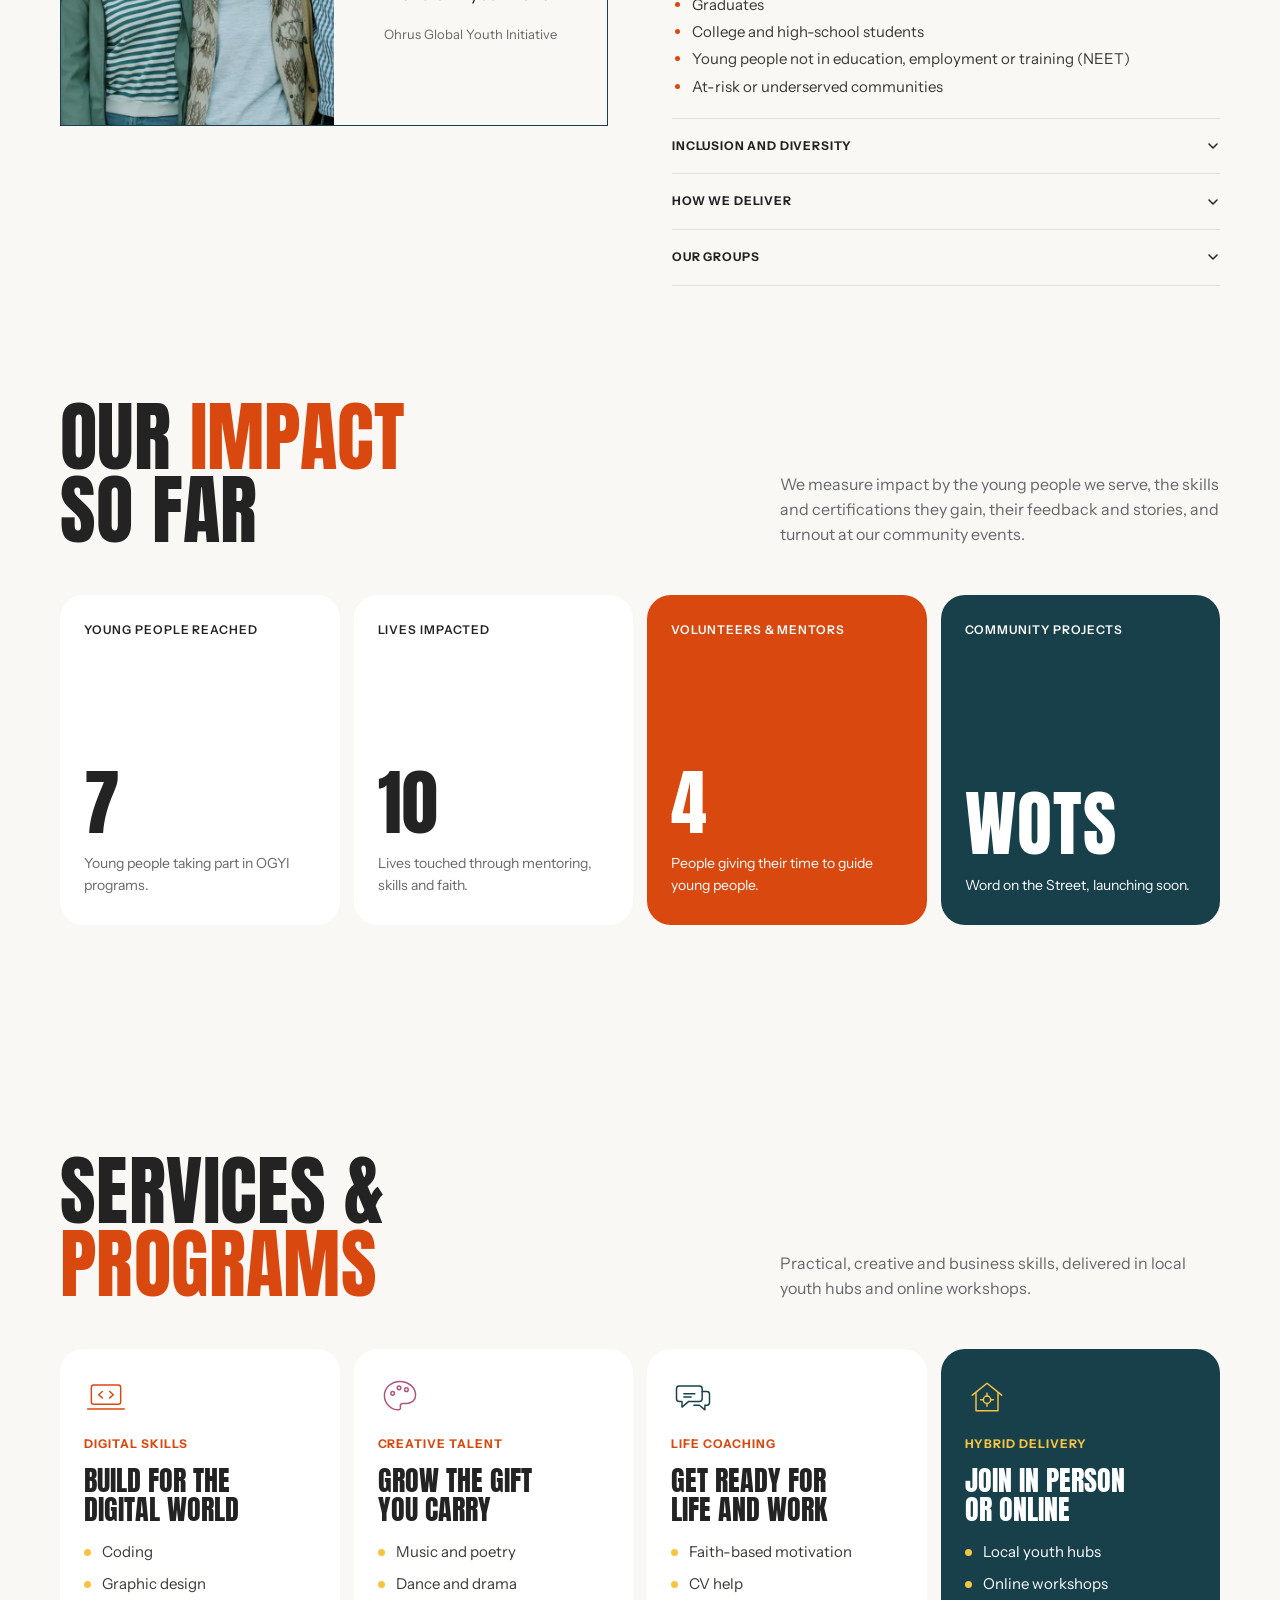
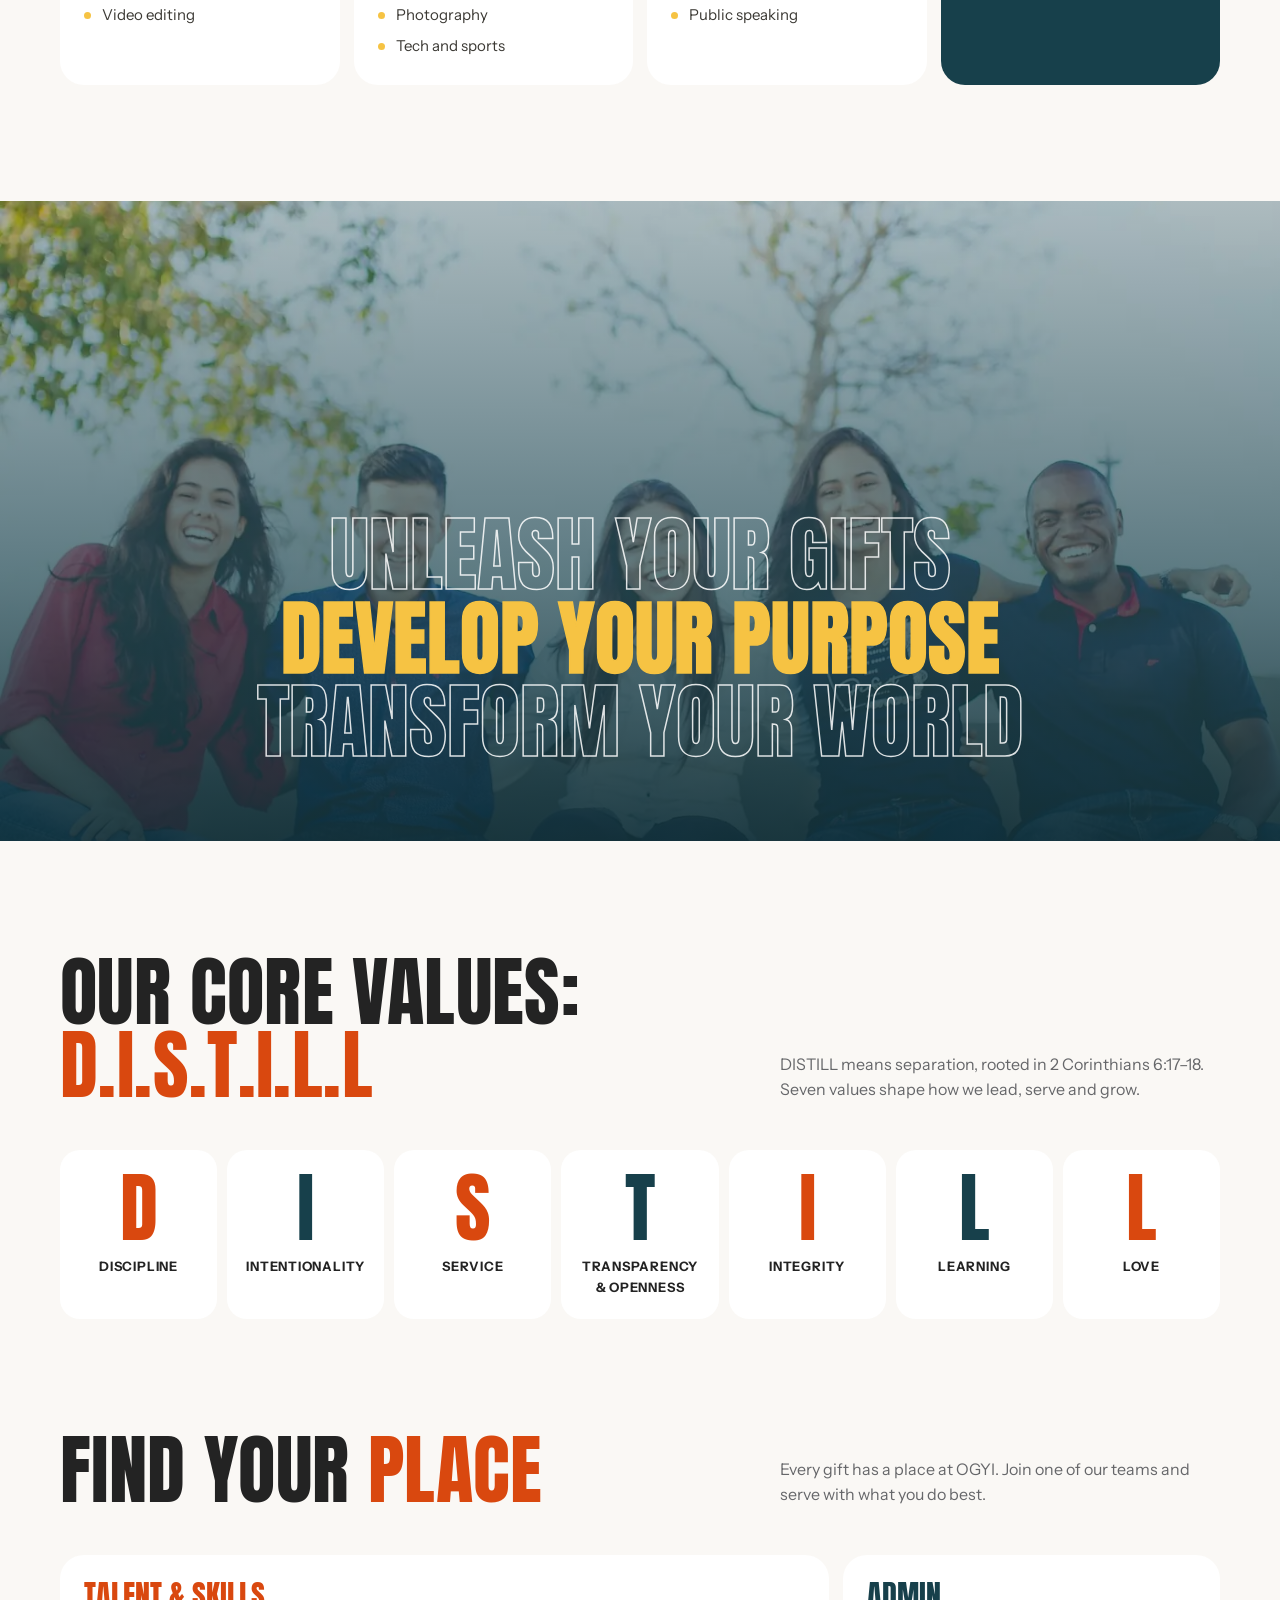
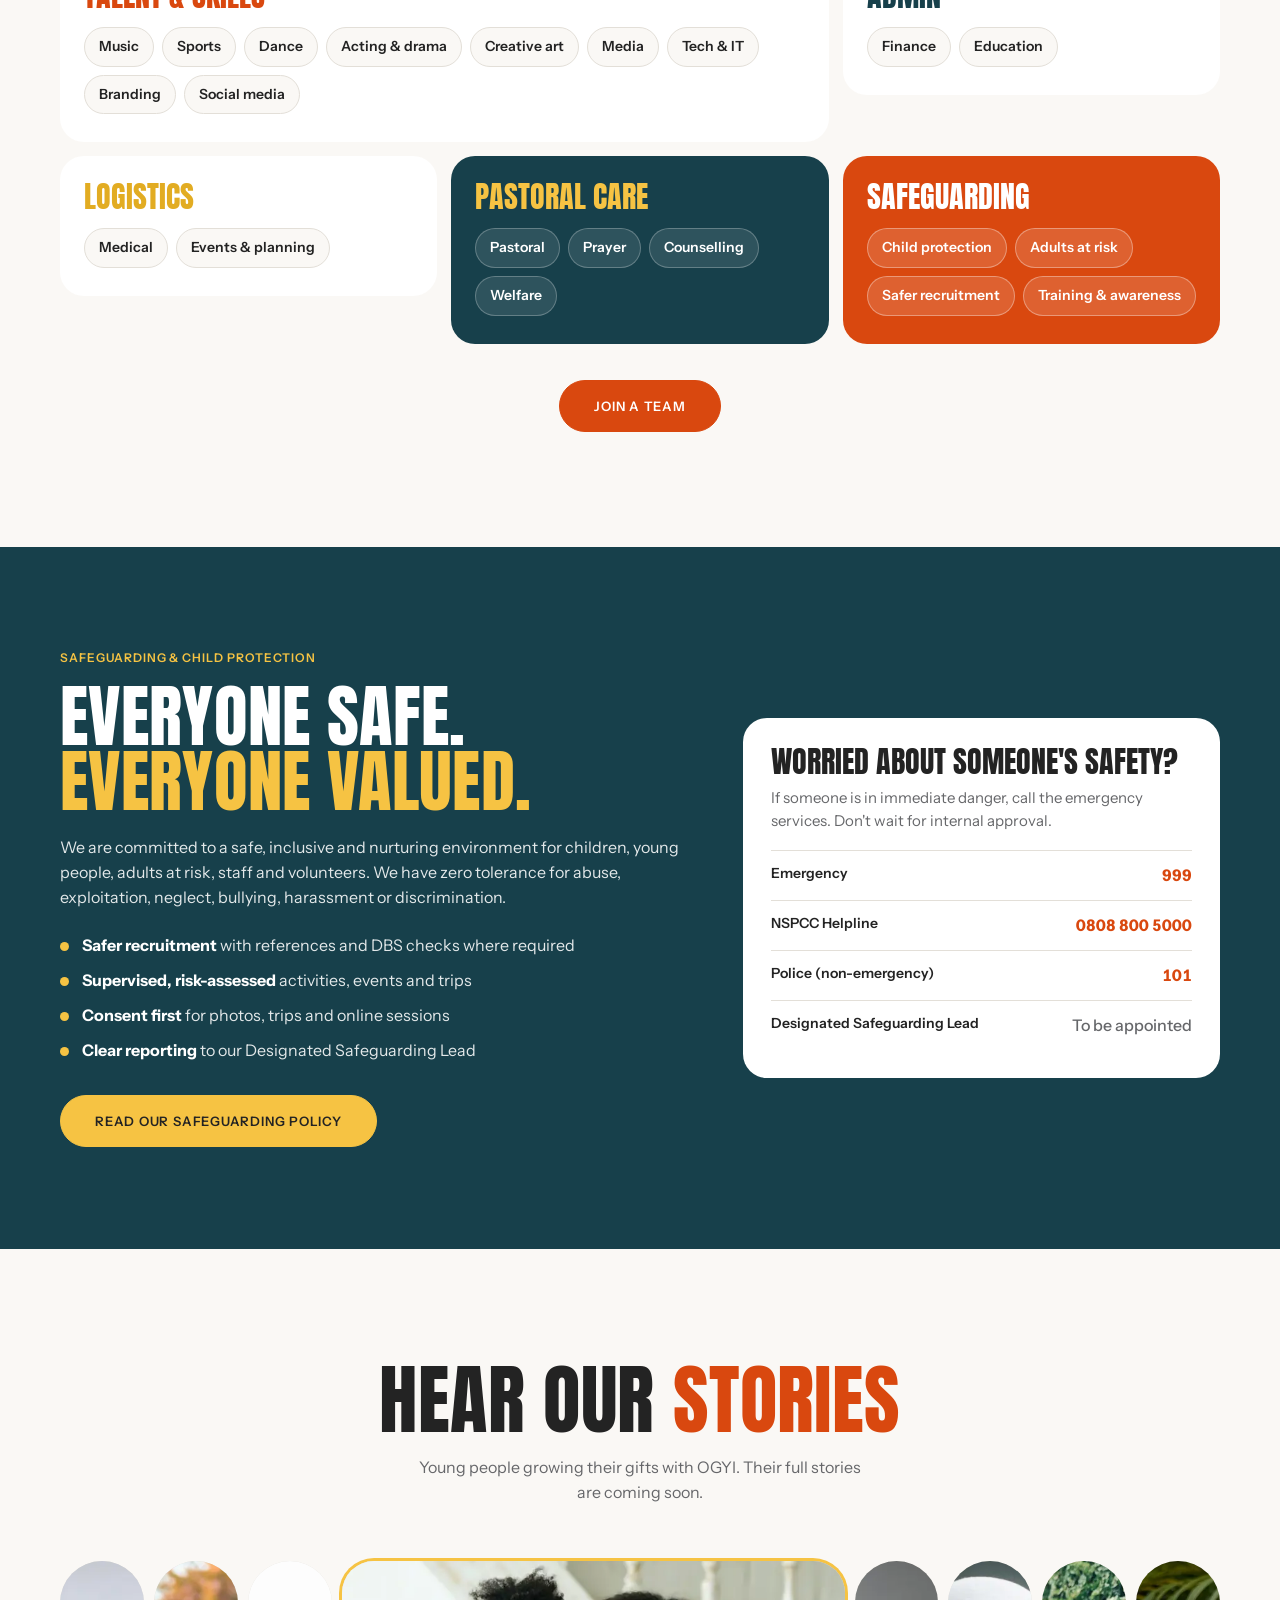
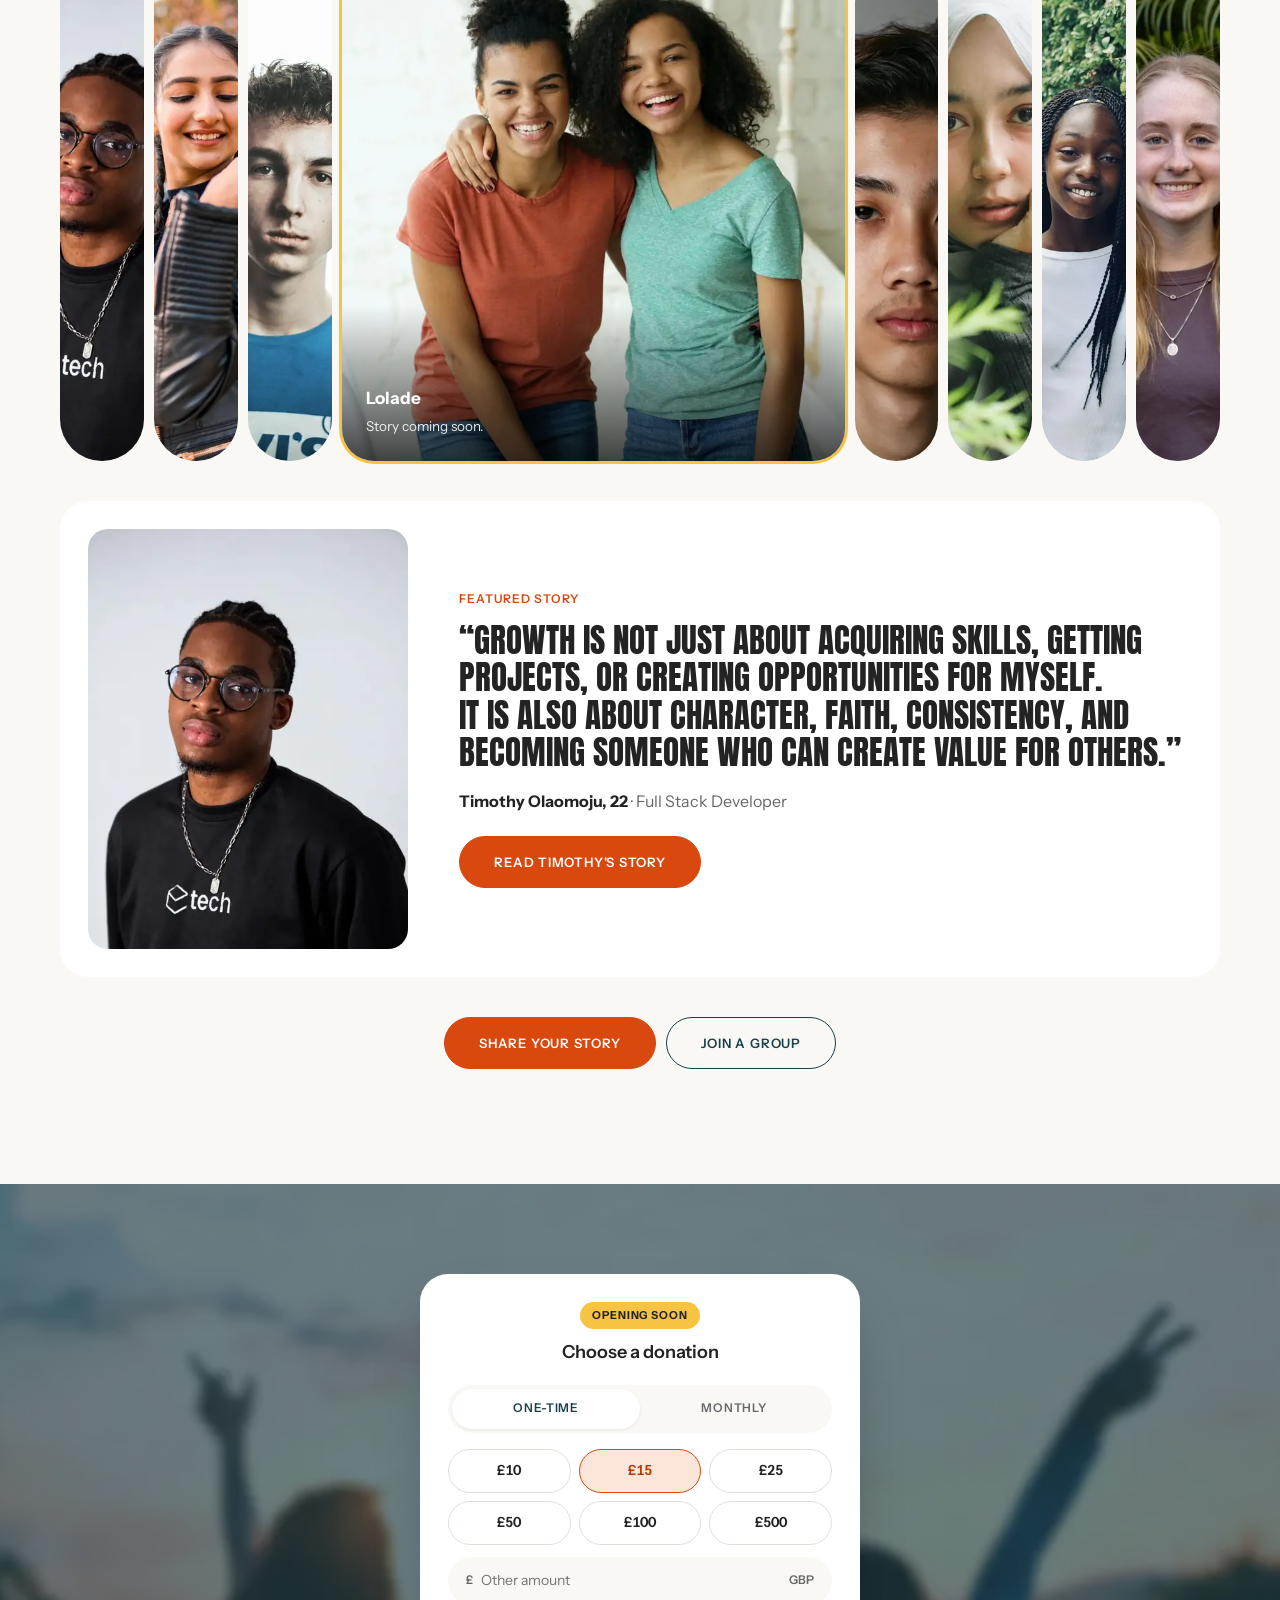
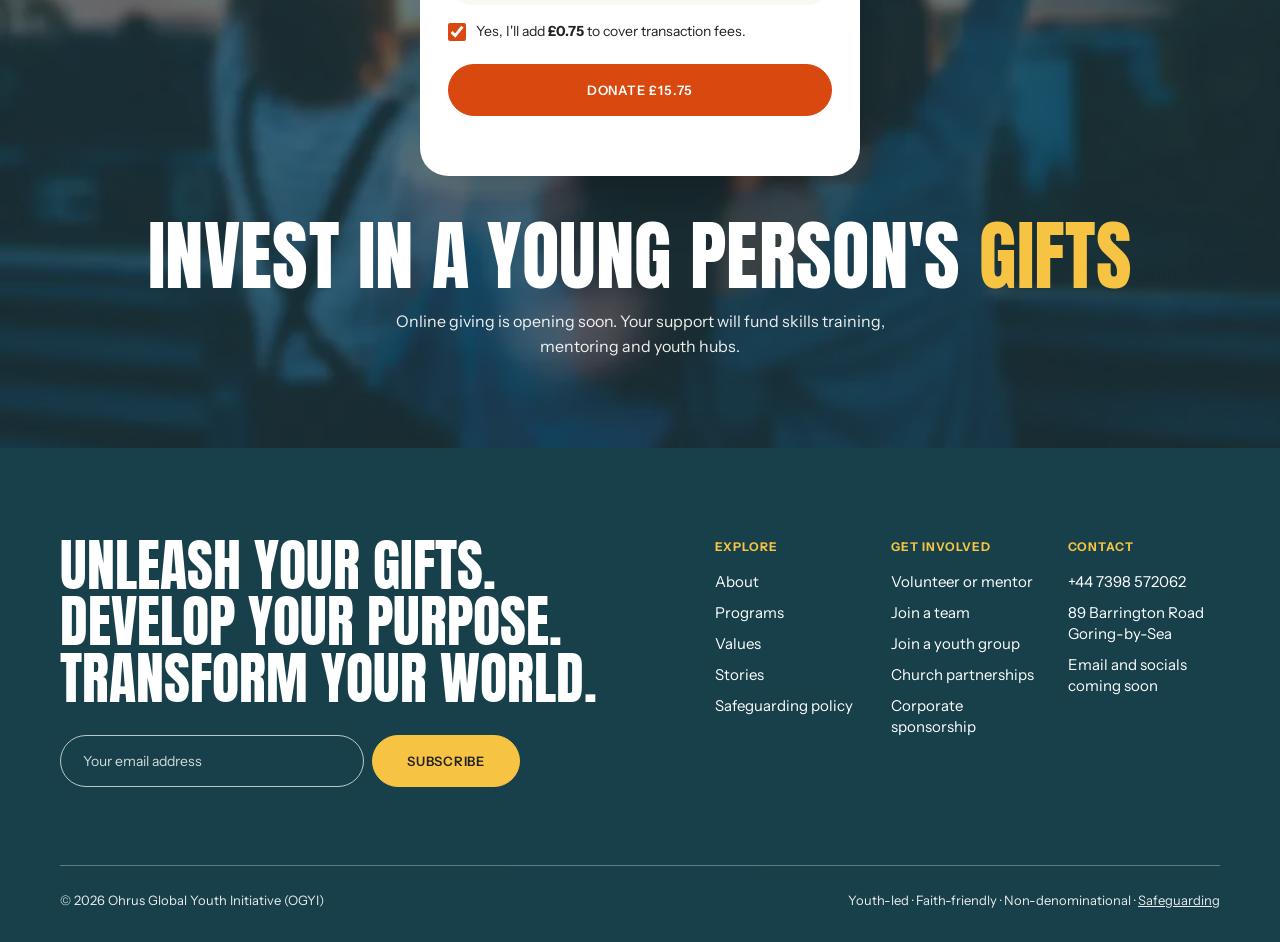
==== commit af8f4d55: "Add files via upload" ====
--- a/index.html
+++ b/index.html
@@ -233,7 +233,7 @@
       <h2 class="display">Hear our <span class="hl">stories</span></h2>
       <p>Young people growing their gifts with OGYI. Their full stories are coming soon.</p>
       <div class="strip" id="strip">
-        <div class="strip__item" tabindex="0" role="button" aria-label="Timothy, 22"><img loading="lazy" decoding="async" src="images/timothy.webp" alt="Portrait of Timothy" style="object-position:42% 28%"><div class="strip__cap"><b>Timothy, 22</b><span>From figuring out his path to working as a web software engineer, through mentorship and faith.</span><a class="strip__link" href="story-timothy.html">Read his story &rarr;</a></div></div>
+        <div class="strip__item" tabindex="0" role="button" aria-label="Timothy, 22"><img loading="lazy" decoding="async" src="images/timothy.webp" alt="Portrait of Timothy" style="object-position:42% 28%"><div class="strip__cap"><b>Timothy, 22</b><span>From figuring out his path to working as a Full Stack Developer, through mentorship and faith.</span><a class="strip__link" href="story-timothy.html">Read his story &rarr;</a></div></div>
         <button class="strip__item"><img loading="lazy" decoding="async" src="images/p2.webp" alt="Placeholder portrait"><div class="strip__cap"><b>Pelumi</b><span>Story coming soon.</span></div></button>
         <button class="strip__item"><img loading="lazy" decoding="async" src="images/p3.webp" alt="Placeholder portrait"><div class="strip__cap"><b>Isaacs</b><span>Sages Speak. Story coming soon.</span></div></button>
         <button class="strip__item is-open"><img loading="lazy" decoding="async" src="images/story.webp" alt="Placeholder photo"><div class="strip__cap"><b>Lolade</b><span>Story coming soon.</span></div></button>
@@ -247,7 +247,7 @@
         <div class="feat-story__body">
           <div class="eyebrow feat-story__eyebrow">Featured story</div>
           <blockquote>&ldquo;Growth is not just about acquiring skills, getting projects, or creating opportunities for myself. It is also about character, faith, consistency, and becoming someone who can create value for others.&rdquo;</blockquote>
-          <p class="feat-story__who"><b>Timothy Olaomoju, 22</b> &middot; Web software engineer</p>
+          <p class="feat-story__who"><b>Timothy Olaomoju, 22</b> &middot; Full Stack Developer</p>
           <a href="story-timothy.html" class="btn btn--solid">Read Timothy's story</a>
         </div>
       </article>
--- a/css/style.css
+++ b/css/style.css
@@ -445,3 +445,39 @@
 .nav{background:var(--paper);backdrop-filter:none;-webkit-backdrop-filter:none;box-shadow:0 1px 0 var(--line)}
 .donate__bg{filter:none;transform:none}
 .strip__item{will-change:auto}
+
+/* ===== Stories: real story link + featured story ===== */
+.strip__link{display:inline-block;margin-top:10px;font-size:13px;font-weight:700;color:var(--yellow);text-decoration:none;letter-spacing:.02em}
+.strip__link:hover{text-decoration:underline}
+.strip__item:not(.is-open) .strip__cap{pointer-events:none}
+div.strip__item{cursor:pointer}
+.feat-story{display:grid;grid-template-columns:minmax(0,320px) minmax(0,1fr);gap:clamp(24px,4vw,56px);align-items:center;text-align:left;background:var(--card);border-radius:28px;padding:clamp(16px,2.4vw,28px);margin-top:40px}
+.feat-story img{width:100%;height:100%;max-height:420px;aspect-ratio:2/3;object-fit:cover;object-position:42% 28%;border-radius:20px}
+.feat-story__eyebrow{color:var(--orange);margin-bottom:14px}
+.feat-story blockquote{margin:0;font-family:var(--display);text-transform:uppercase;font-size:clamp(24px,2.6vw,36px);line-height:1.12;text-wrap:balance}
+.feat-story__who{margin:18px 0 22px;color:var(--muted)}
+.feat-story__who b{color:var(--ink)}
+@media (max-width:760px){.feat-story{grid-template-columns:minmax(0,1fr)}.feat-story img{max-height:360px;aspect-ratio:4/5}}
+
+/* ===== Story page ===== */
+.story-hero{padding-block:clamp(40px,6vw,80px) 32px}
+.story-hero .eyebrow{color:var(--orange);margin-bottom:14px}
+.story-hero h1{font-size:clamp(48px,8vw,104px)}
+.story-hero__sub{font-size:clamp(18px,1.8vw,22px);color:var(--muted);margin:16px 0 0;max-width:46ch}
+.story{display:grid;grid-template-columns:minmax(0,360px) minmax(0,1fr);gap:clamp(32px,5vw,72px);padding-bottom:clamp(64px,9vw,120px);align-items:start}
+.story__side{position:sticky;top:96px}
+.story__side img{width:100%;aspect-ratio:2/3;object-fit:cover;object-position:42% 28%;border-radius:24px}
+.story__facts{margin:18px 0 0;display:grid;gap:0}
+.story__facts div{display:flex;justify-content:space-between;gap:16px;padding-block:10px;border-top:1px solid var(--line);font-size:14px}
+.story__facts dt{color:var(--muted)}
+.story__facts dd{margin:0;font-weight:600;text-align:right}
+.story__body{max-width:66ch;font-size:18px;line-height:1.7}
+.story__body p{margin:0 0 20px;color:#34322D}
+.story__body p:first-child::first-letter{font-family:var(--display);float:left;font-size:4.2em;line-height:.85;padding:6px 10px 0 0;color:var(--orange)}
+.story__pull{margin:36px 0;padding:28px 0;border-block:2px solid var(--orange);font-family:var(--display);text-transform:uppercase;font-size:clamp(26px,3vw,38px);line-height:1.1;color:var(--ink);text-wrap:balance}
+.story__end{font-weight:700;color:var(--ink)!important}
+.story__back{display:flex;gap:10px;flex-wrap:wrap;margin-top:36px}
+@media (max-width:900px){.story{grid-template-columns:minmax(0,1fr)}.story__side{position:static;max-width:420px}}
+.center .feat-story__who{margin:18px 0 22px;max-width:none;text-align:left}
+@media (max-width:900px){.story__side img{max-height:440px;aspect-ratio:4/5}}
+@media (max-width:760px){.feat-story img{max-height:300px}}
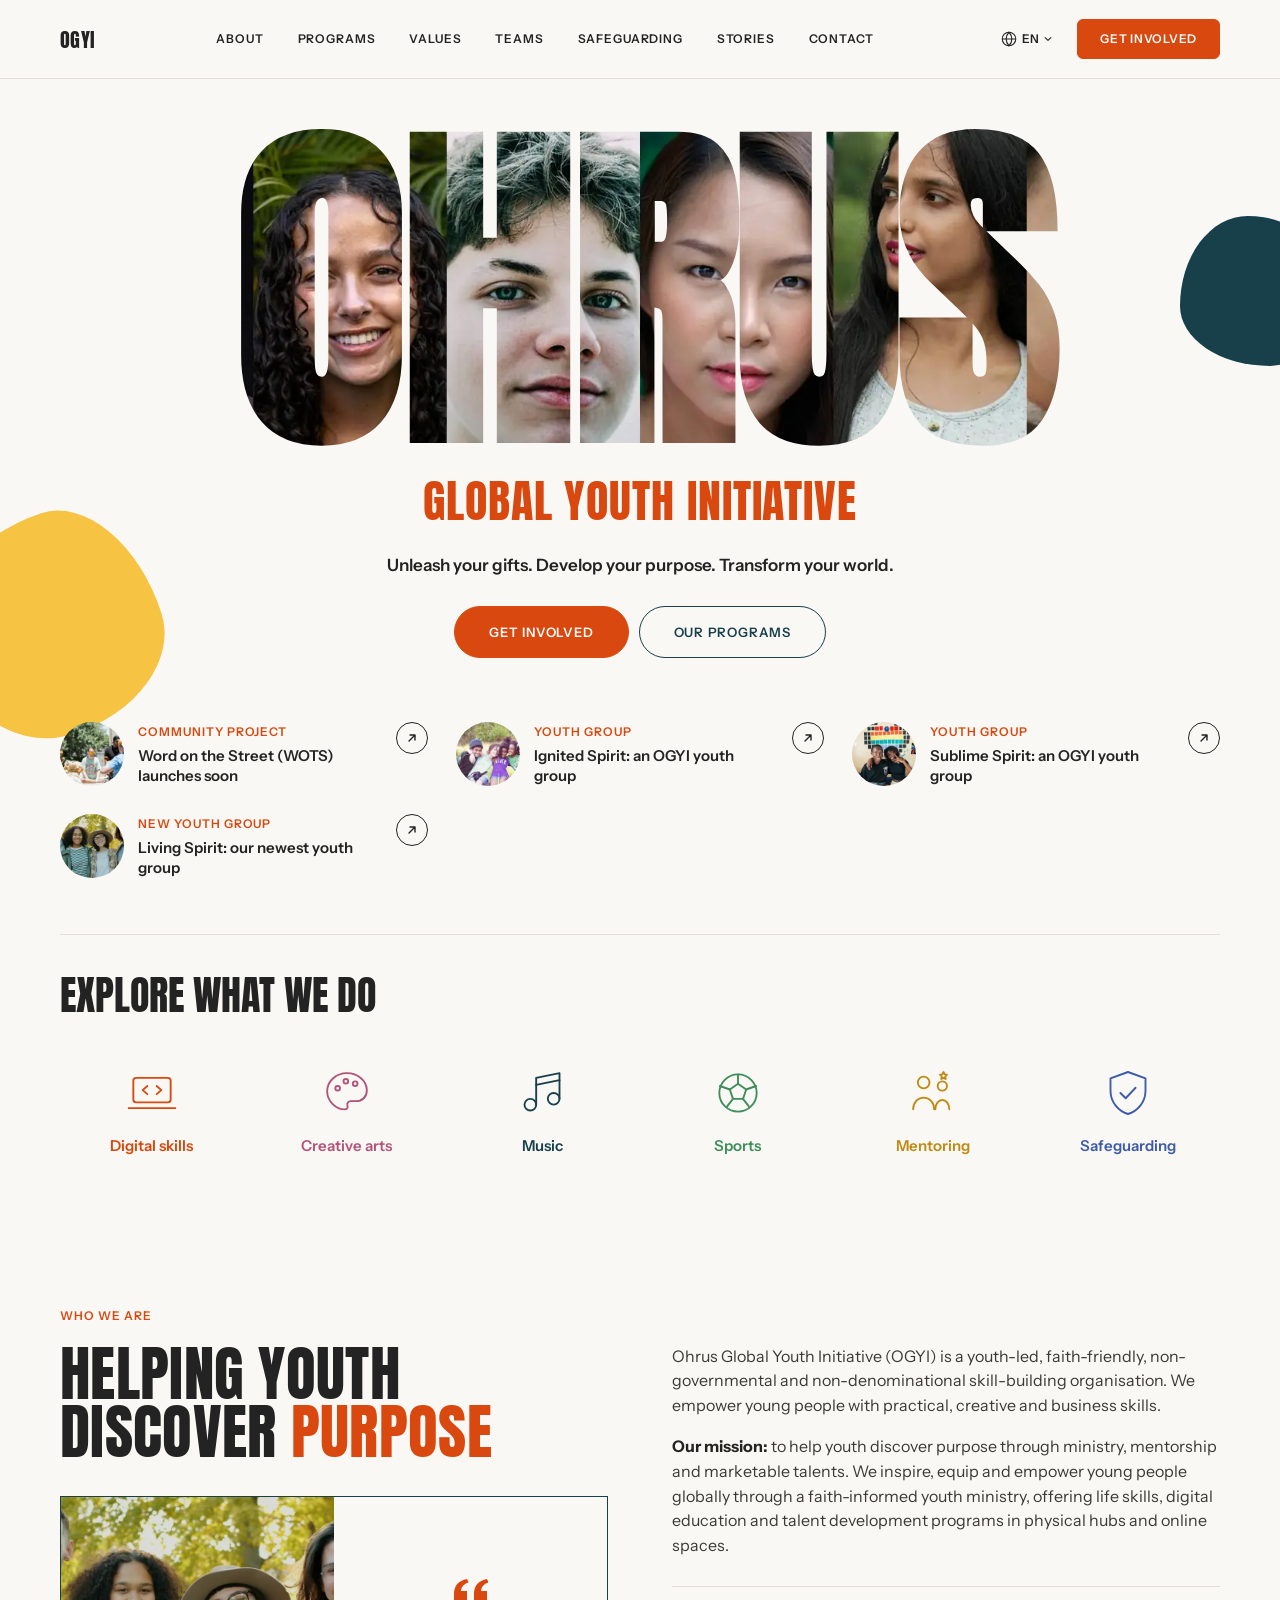
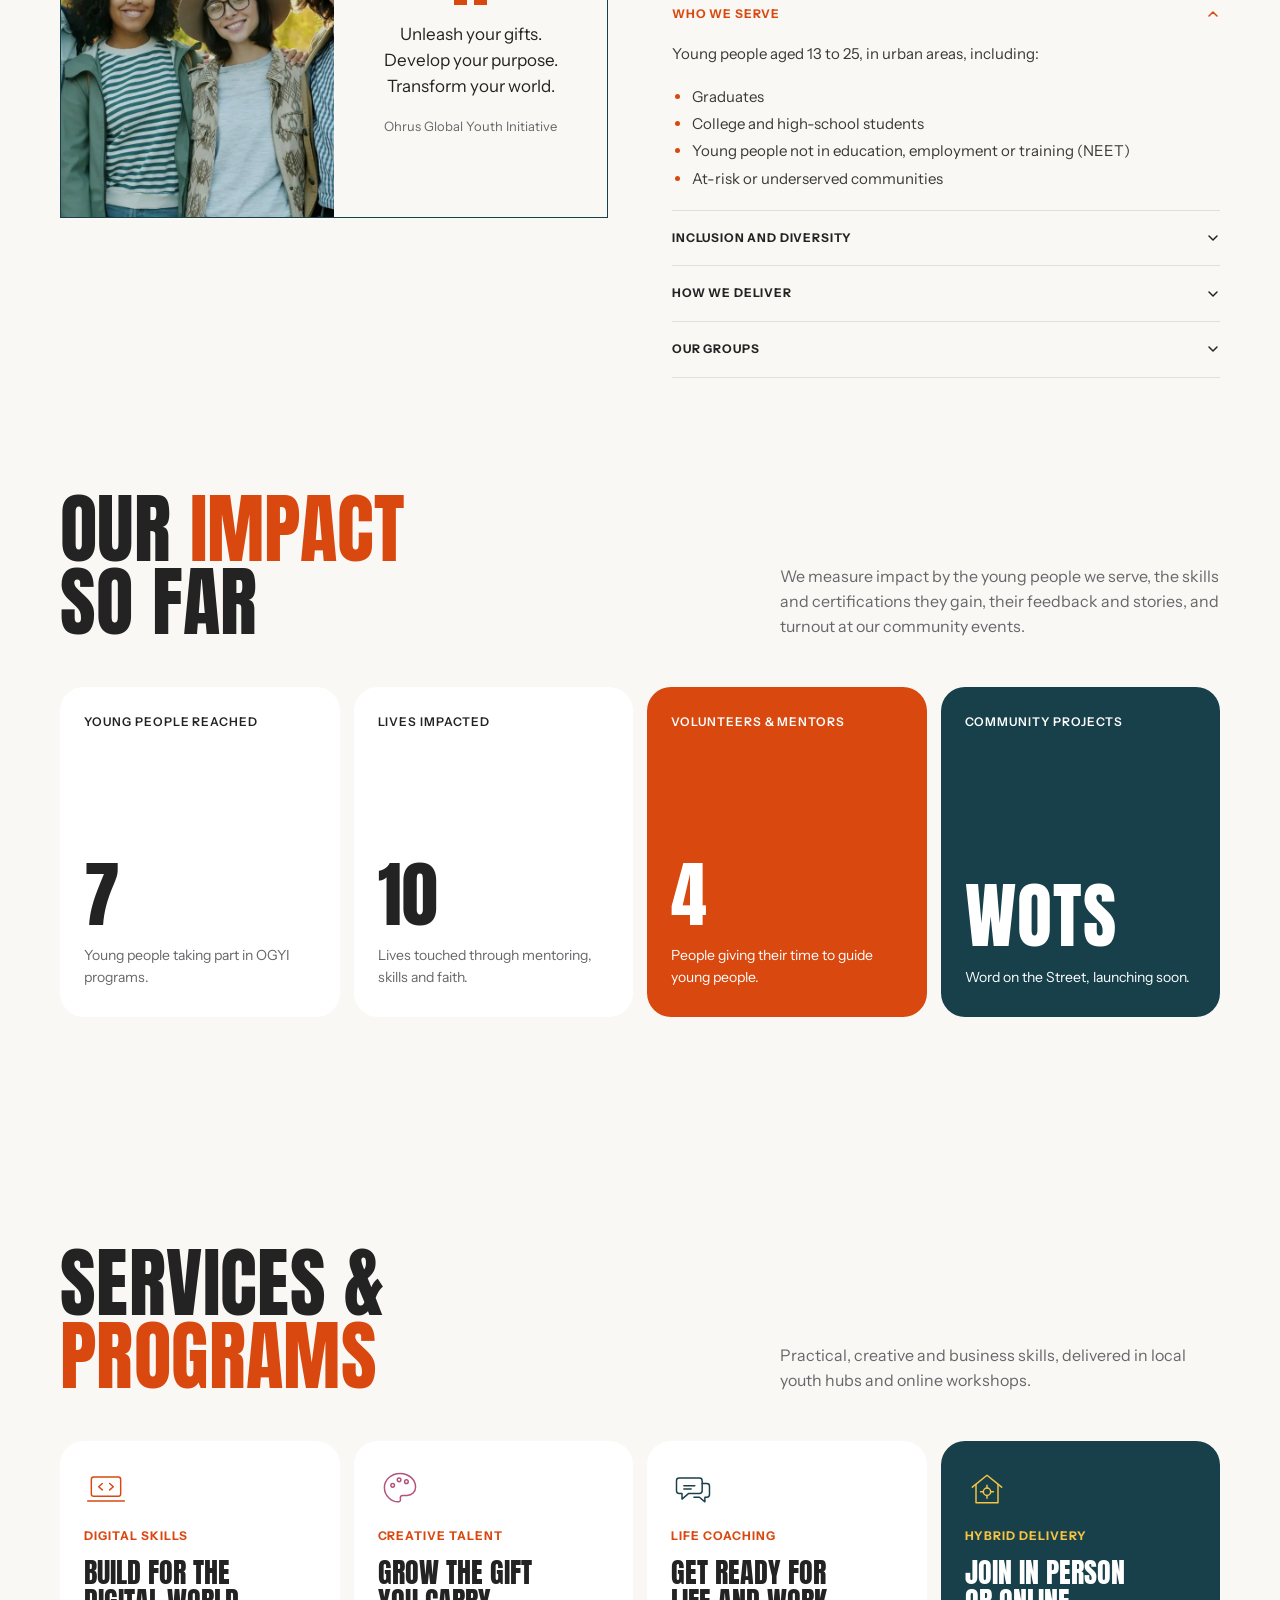
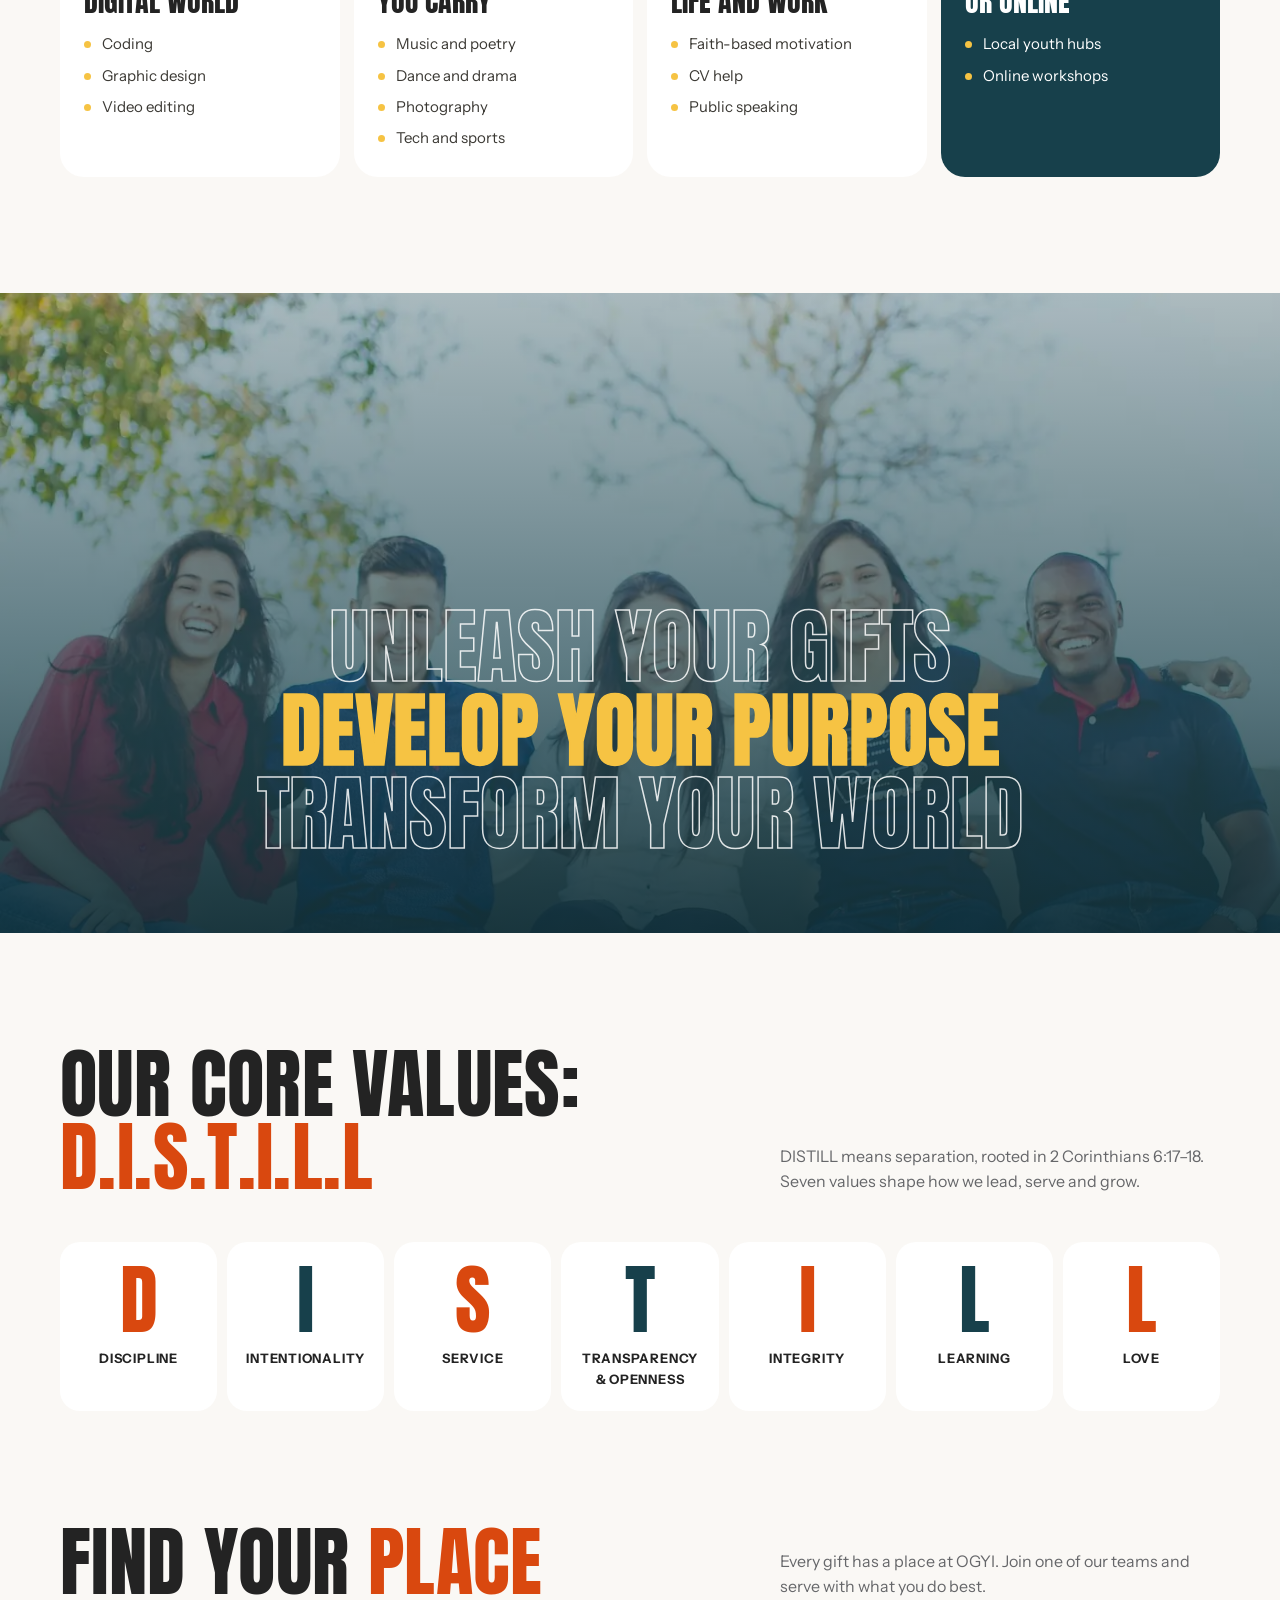
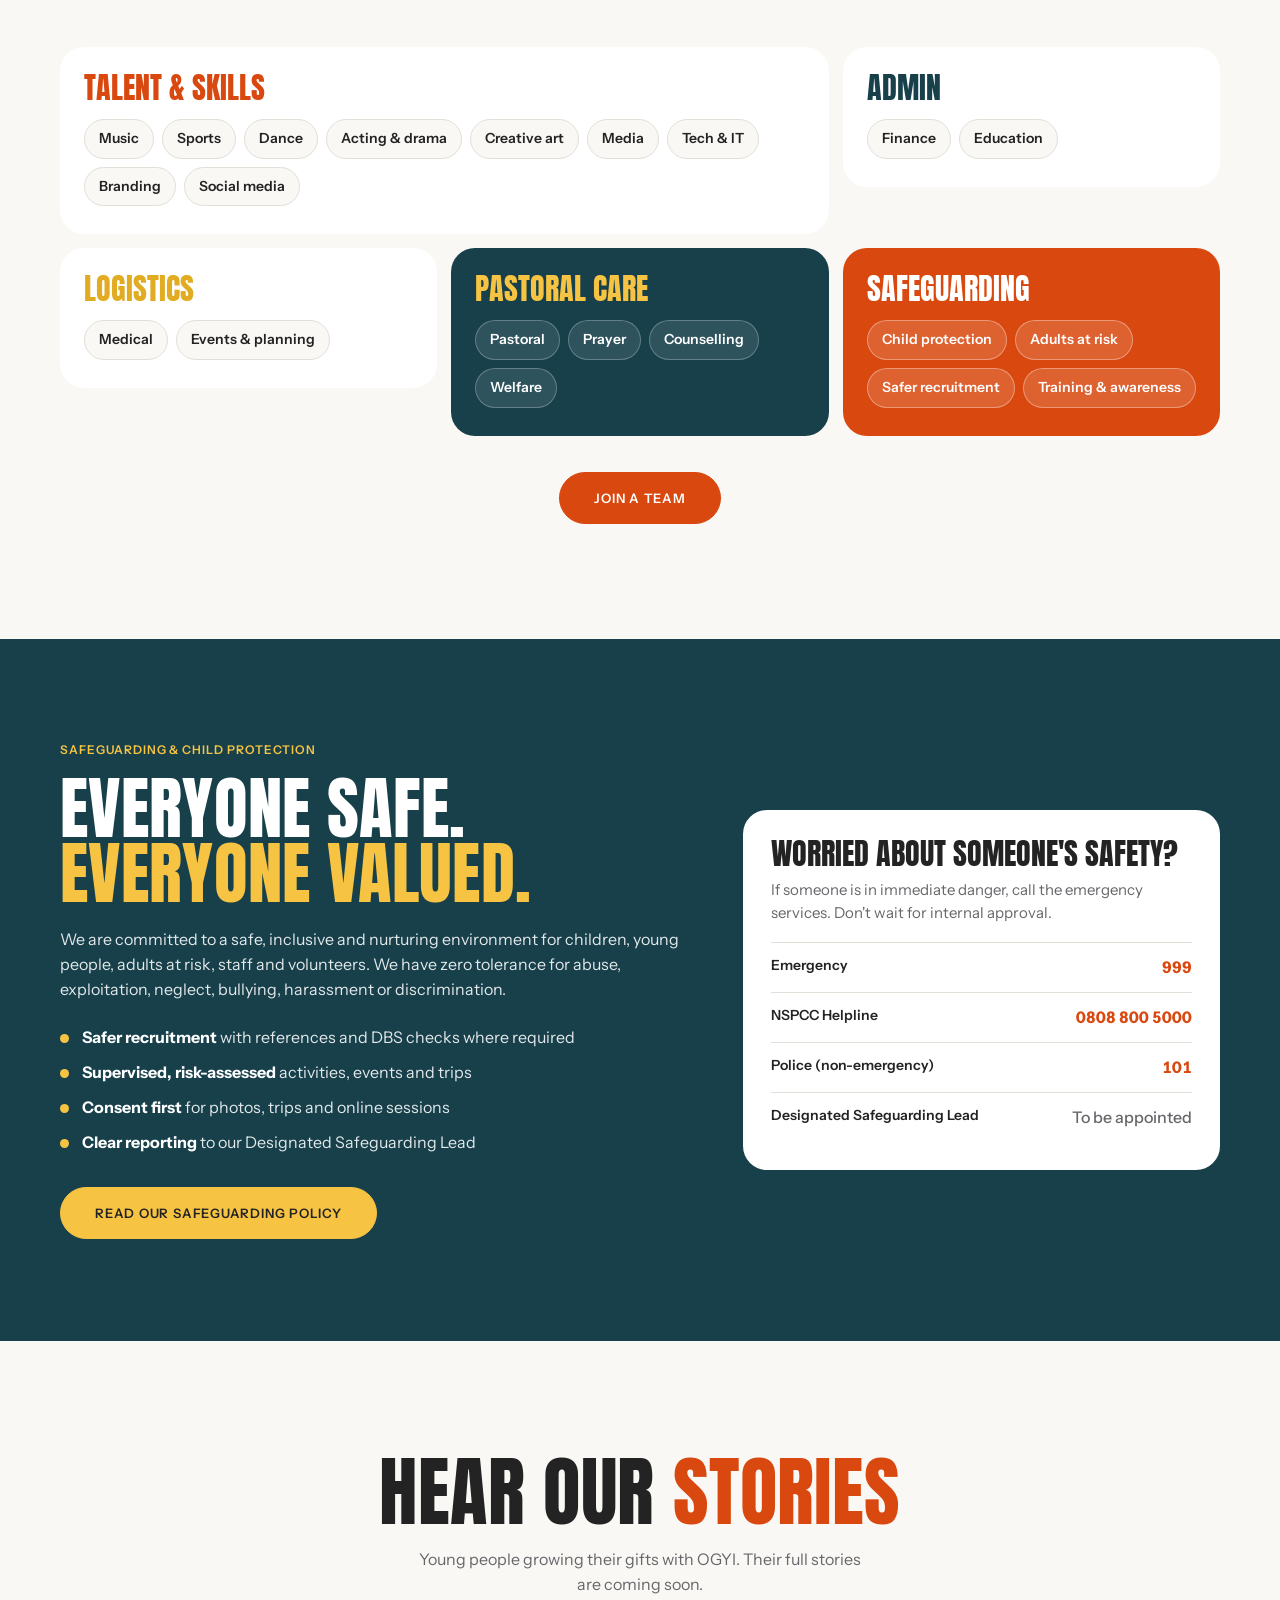
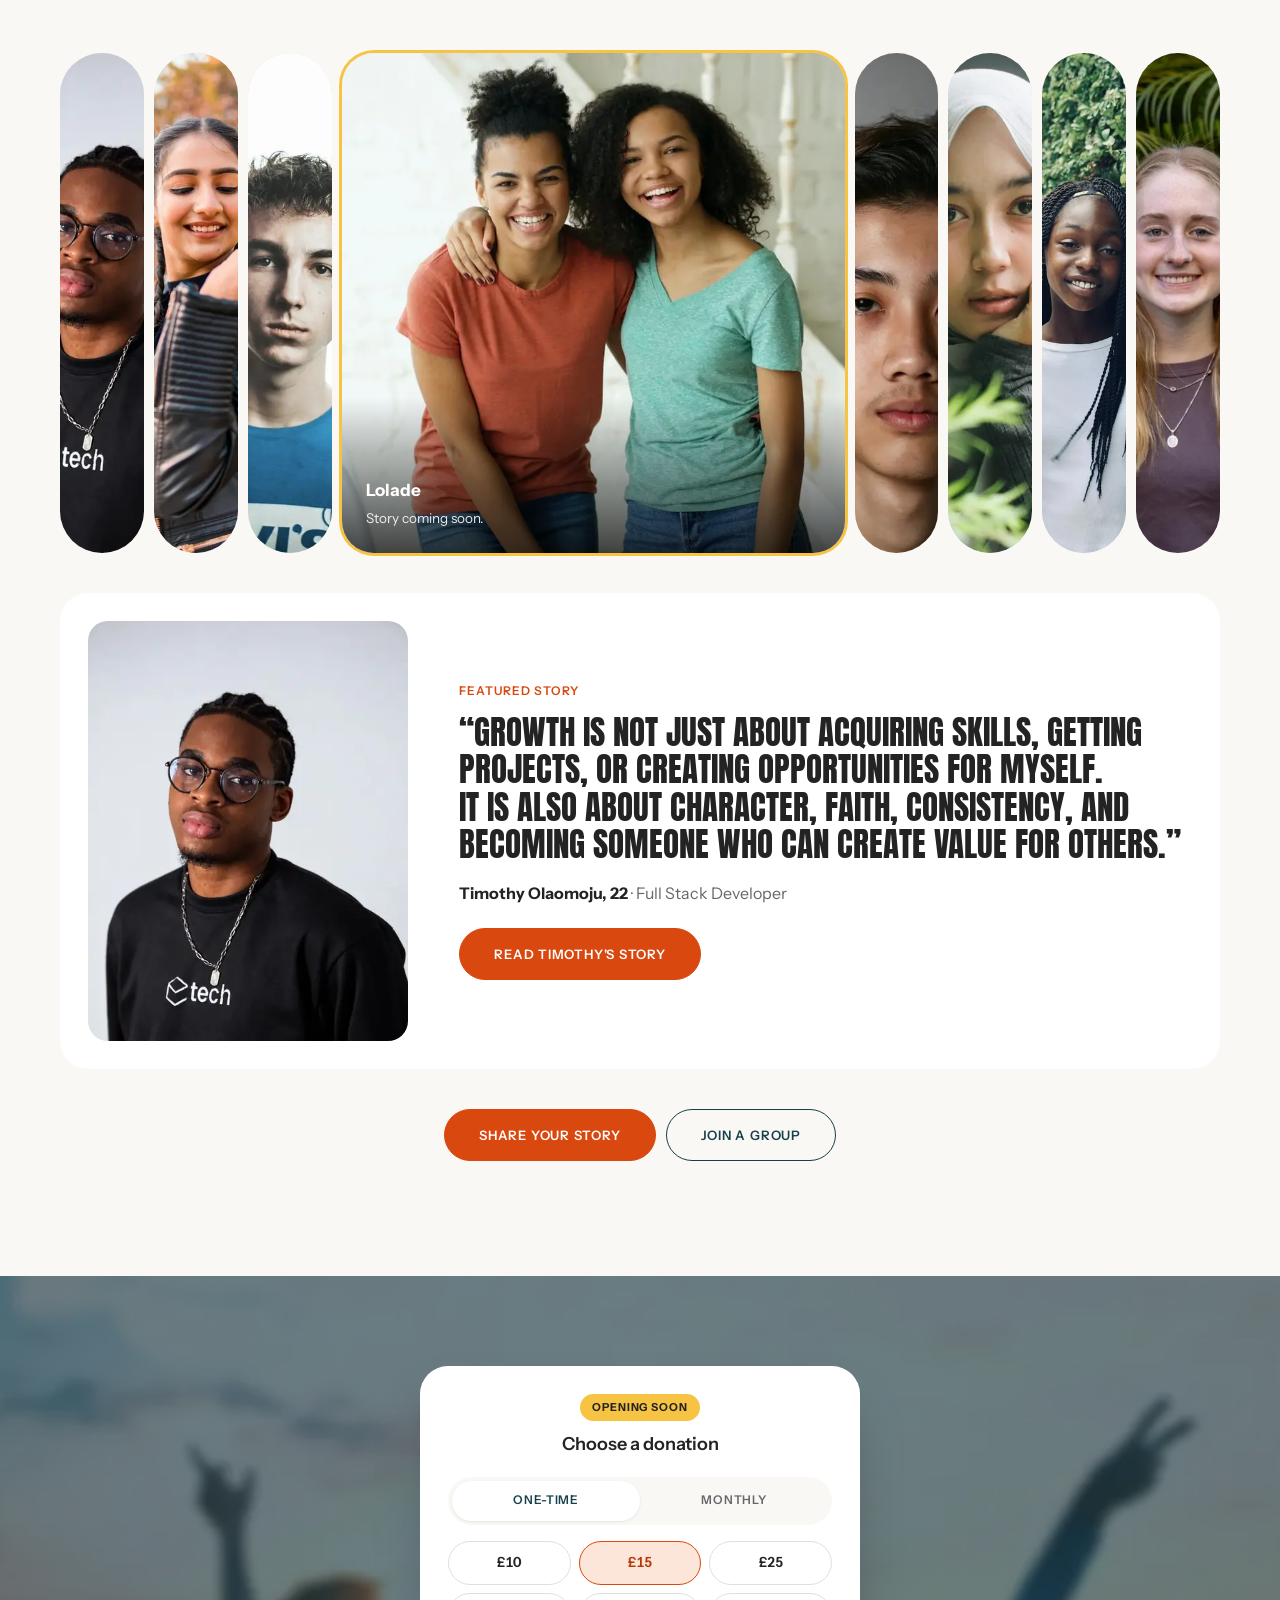
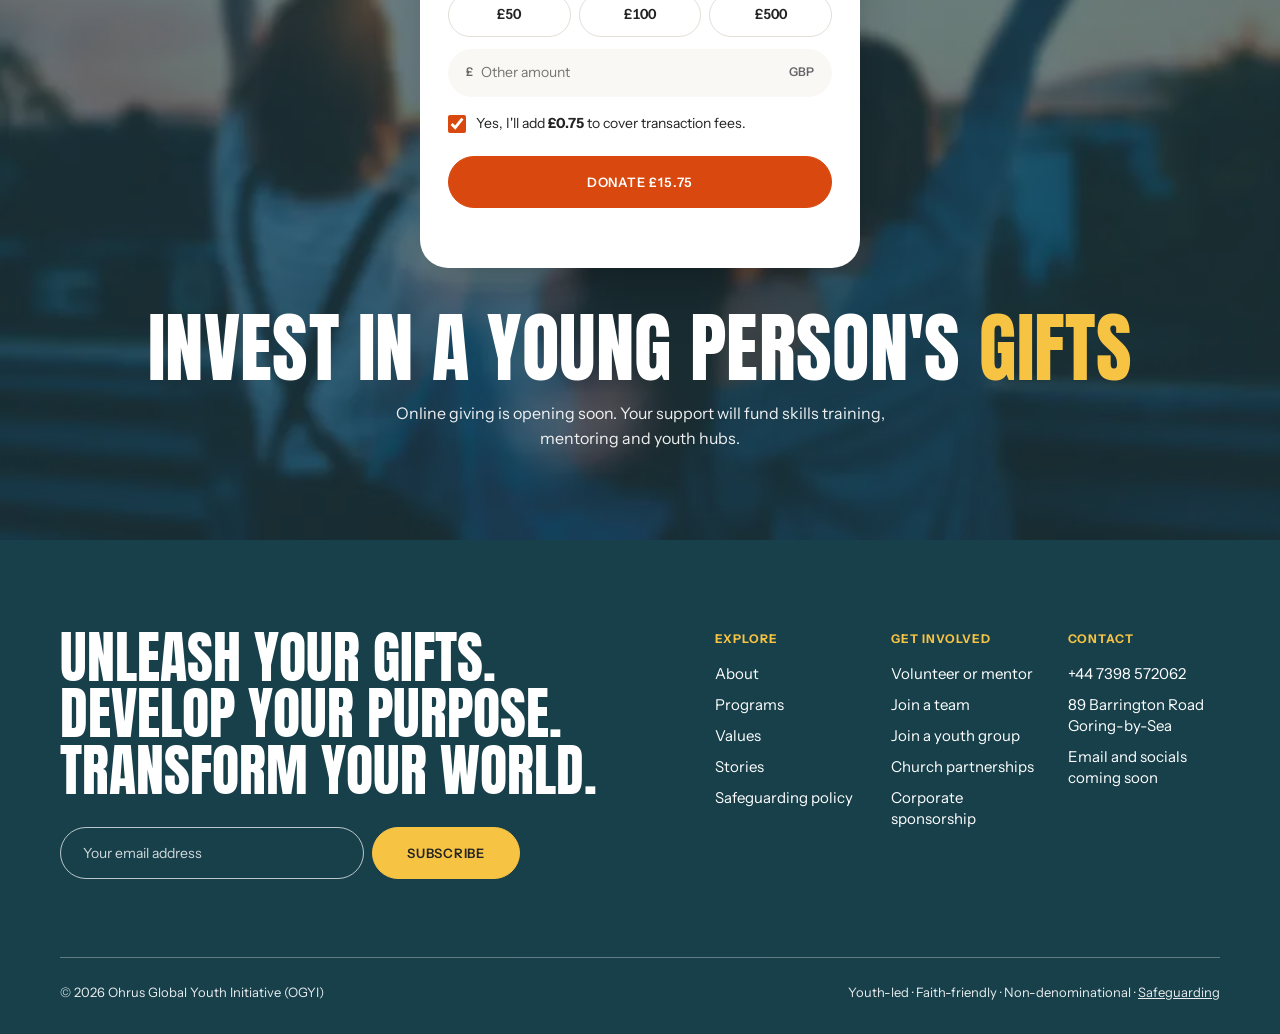
==== commit 26b0a859: "Add files via upload" ====
--- a/index.html
+++ b/index.html
@@ -61,17 +61,22 @@
       <div class="updates">
         <a class="update" href="#impact">
           <img loading="lazy" decoding="async" src="images/comm.webp" alt="Young volunteers working together at a community activity">
-          <div><div class="eyebrow">Community project</div><p>Word on the Street (WOTS), our community outreach project, is launching soon</p></div>
+          <div><div class="eyebrow">Community project</div><p>Word on the Street (WOTS) launches soon</p></div>
           <span class="arrow"><svg><use href="#arr"/></svg></span>
         </a>
         <a class="update" href="#groups">
           <img loading="lazy" decoding="async" src="images/youth.webp" alt="A diverse group of young friends laughing together">
-          <div><div class="eyebrow">Youth group</div><p>Ignited Spirits: one of the OGYI youth groups</p></div>
+          <div><div class="eyebrow">Youth group</div><p>Ignited Spirit: an OGYI youth group</p></div>
           <span class="arrow"><svg><use href="#arr"/></svg></span>
         </a>
         <a class="update" href="#groups">
           <img loading="lazy" decoding="async" src="images/class.webp" alt="Two teenagers smiling together">
-          <div><div class="eyebrow">Youth group</div><p>Sublime Spirits: one of the OGYI youth groups</p></div>
+          <div><div class="eyebrow">Youth group</div><p>Sublime Spirit: an OGYI youth group</p></div>
+          <span class="arrow"><svg><use href="#arr"/></svg></span>
+        </a>
+        <a class="update" href="#groups">
+          <img loading="lazy" decoding="async" src="images/living.webp" alt="A group of young friends smiling outdoors">
+          <div><div class="eyebrow">New youth group</div><p>Living Spirit: our newest youth group</p></div>
           <span class="arrow"><svg><use href="#arr"/></svg></span>
         </a>
       </div>
@@ -115,7 +120,7 @@
             </details>
             <details><summary>Inclusion and diversity<svg><use href="#chev"/></svg></summary><p>We are big on inclusion and diversity. Every young person is welcome at OGYI, whatever their background or beliefs.</p></details>
             <details><summary>How we deliver<svg><use href="#chev"/></svg></summary><p>Hybrid delivery: local youth hubs together with online workshops, so young people can take part in person or from wherever they are.</p></details>
-            <details id="groups"><summary>Our groups<svg><use href="#chev"/></svg></summary><p>OGYI young people meet in groups, including <strong>Ignited Spirits</strong> and <strong>Sublime Spirits</strong>.</p></details>
+            <details id="groups"><summary>Our groups<svg><use href="#chev"/></svg></summary><p>OGYI young people meet in groups, including <strong>Ignited Spirit</strong>, <strong>Sublime Spirit</strong> and our newest group, <strong>Living Spirit</strong>.</p></details>
           </div>
         </div>
       </div>
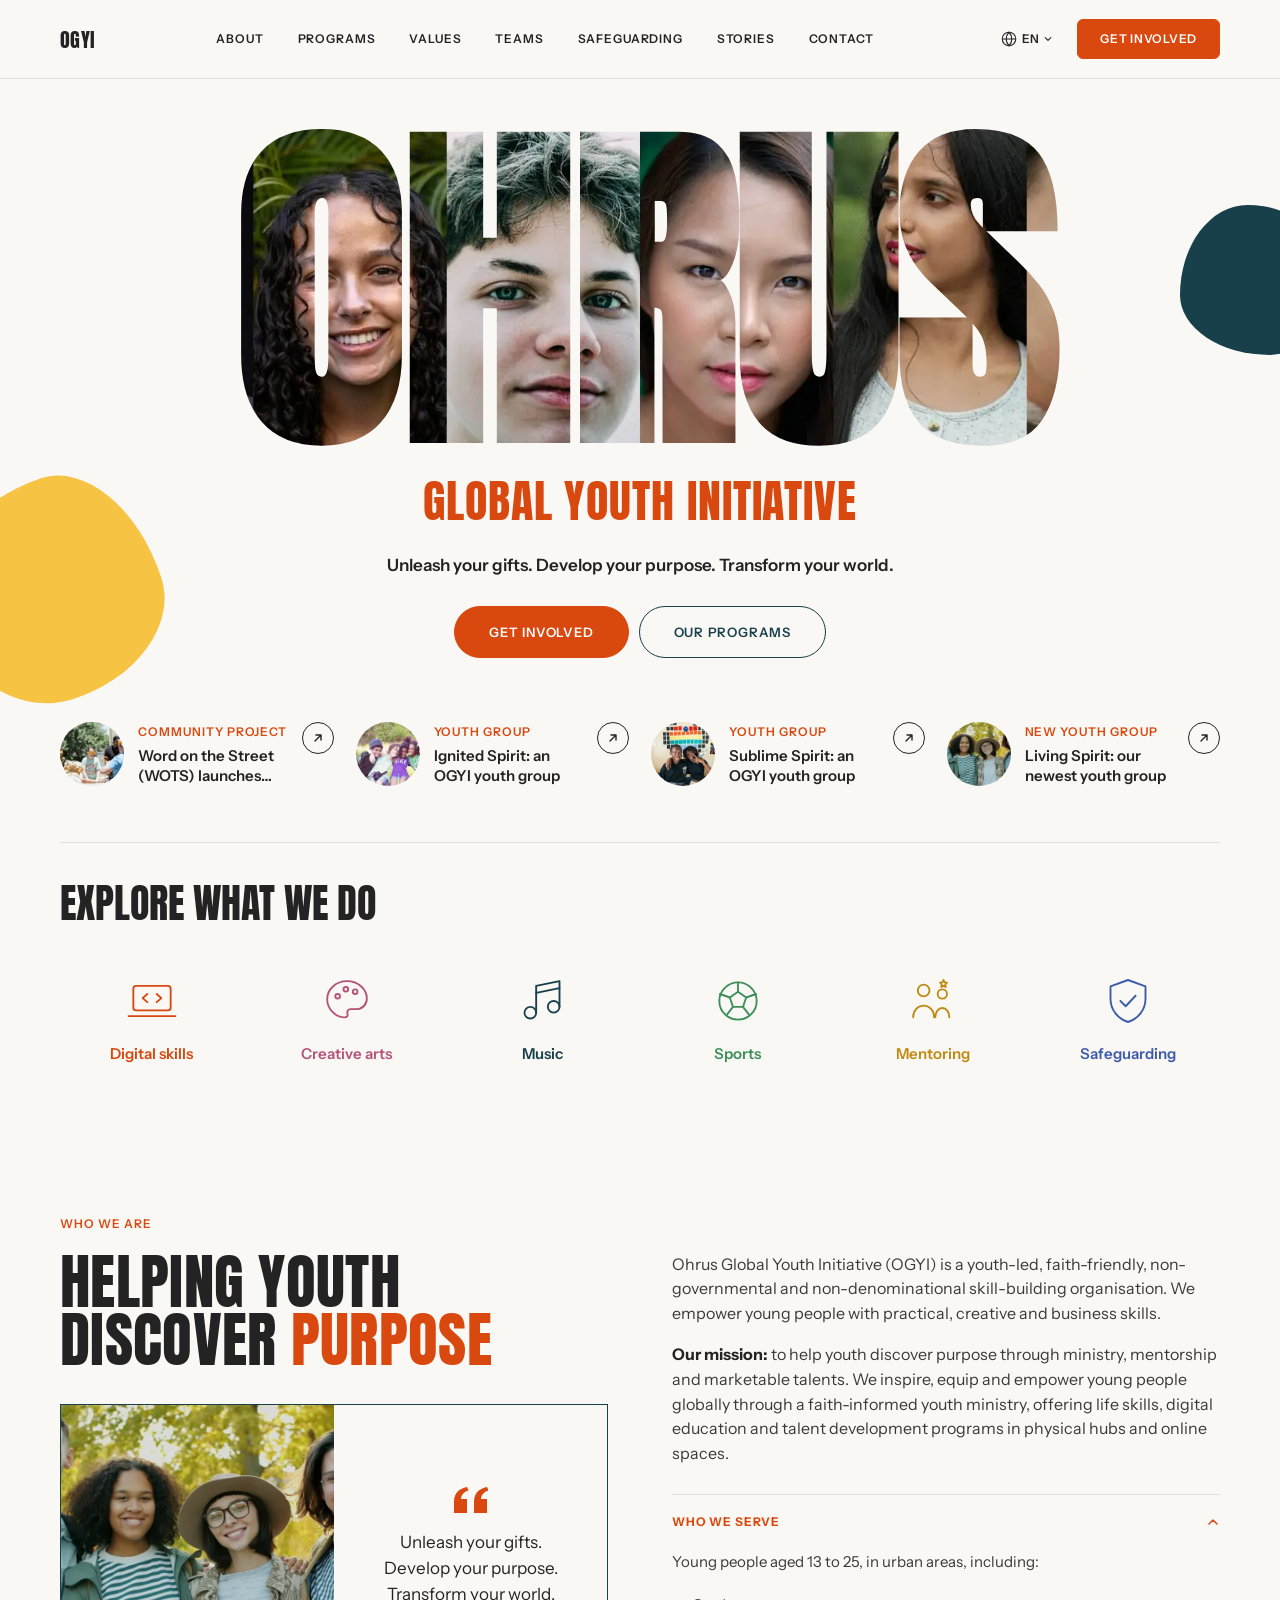
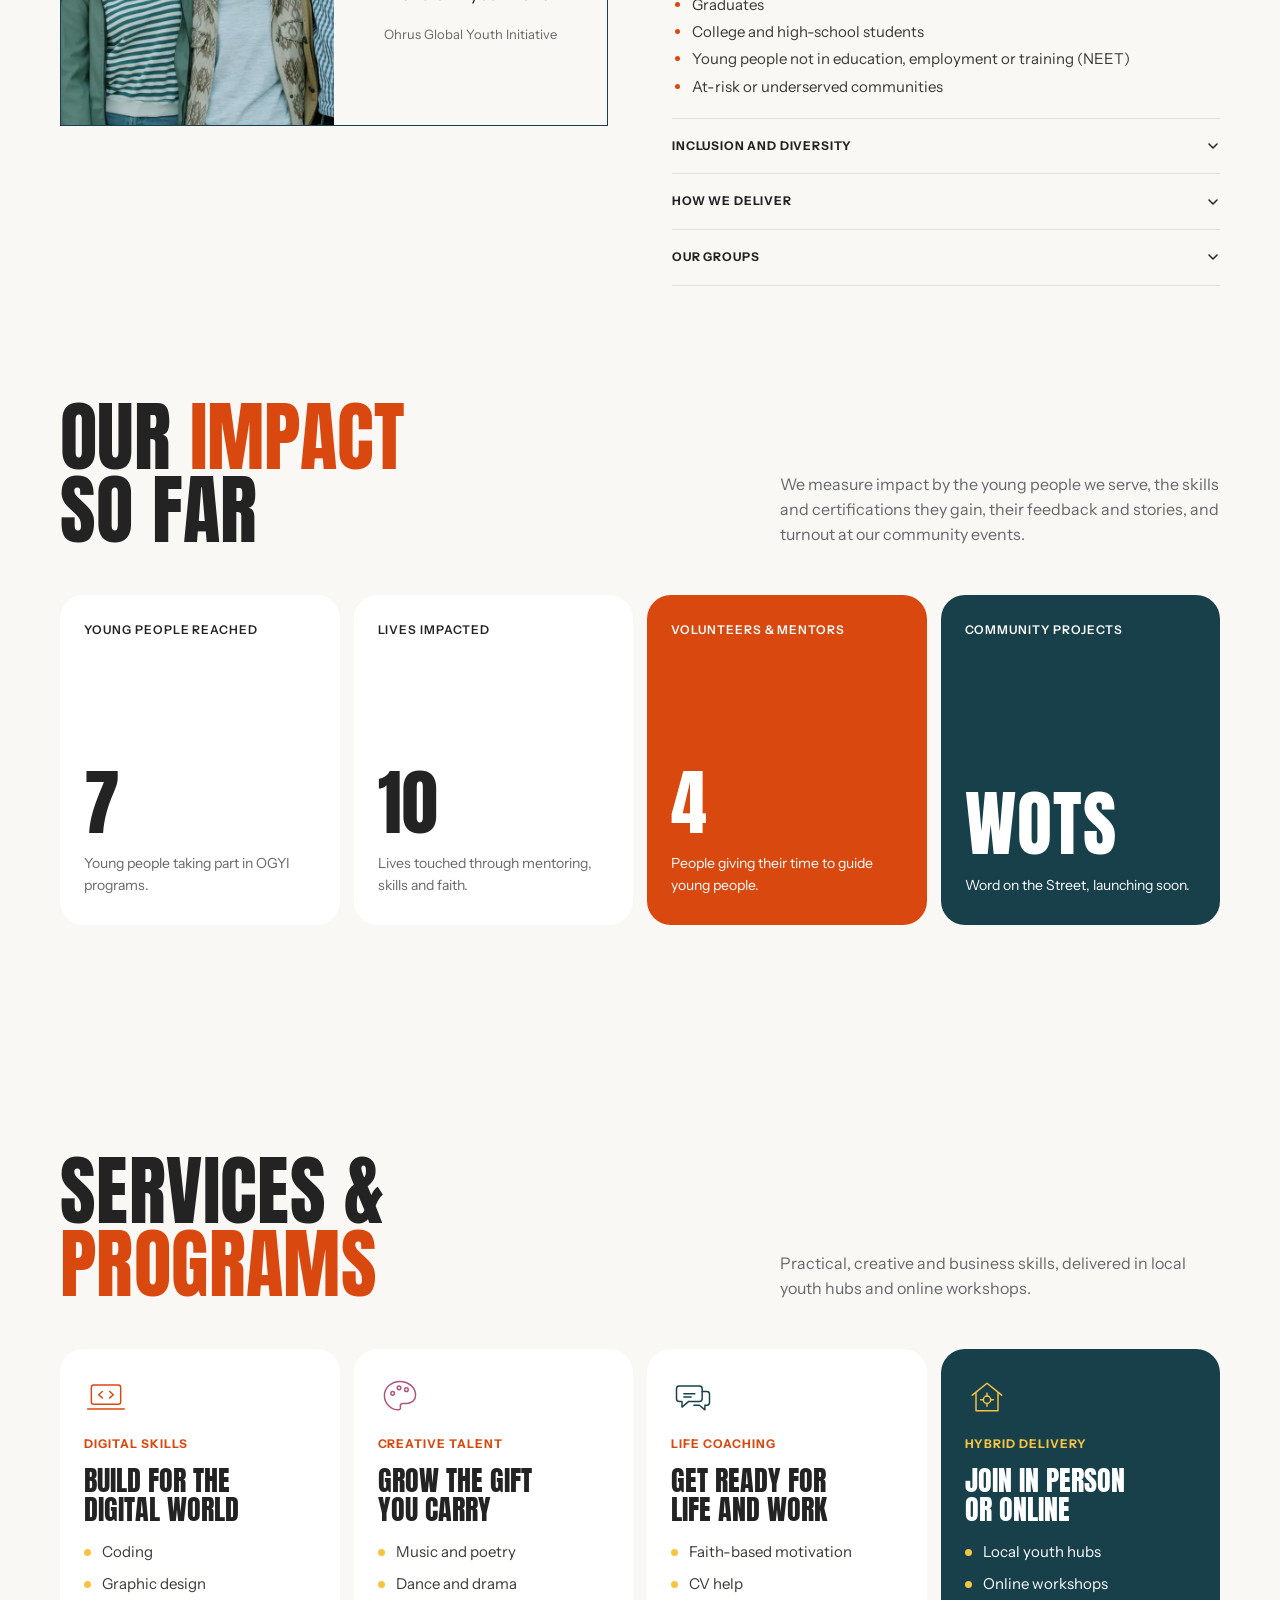
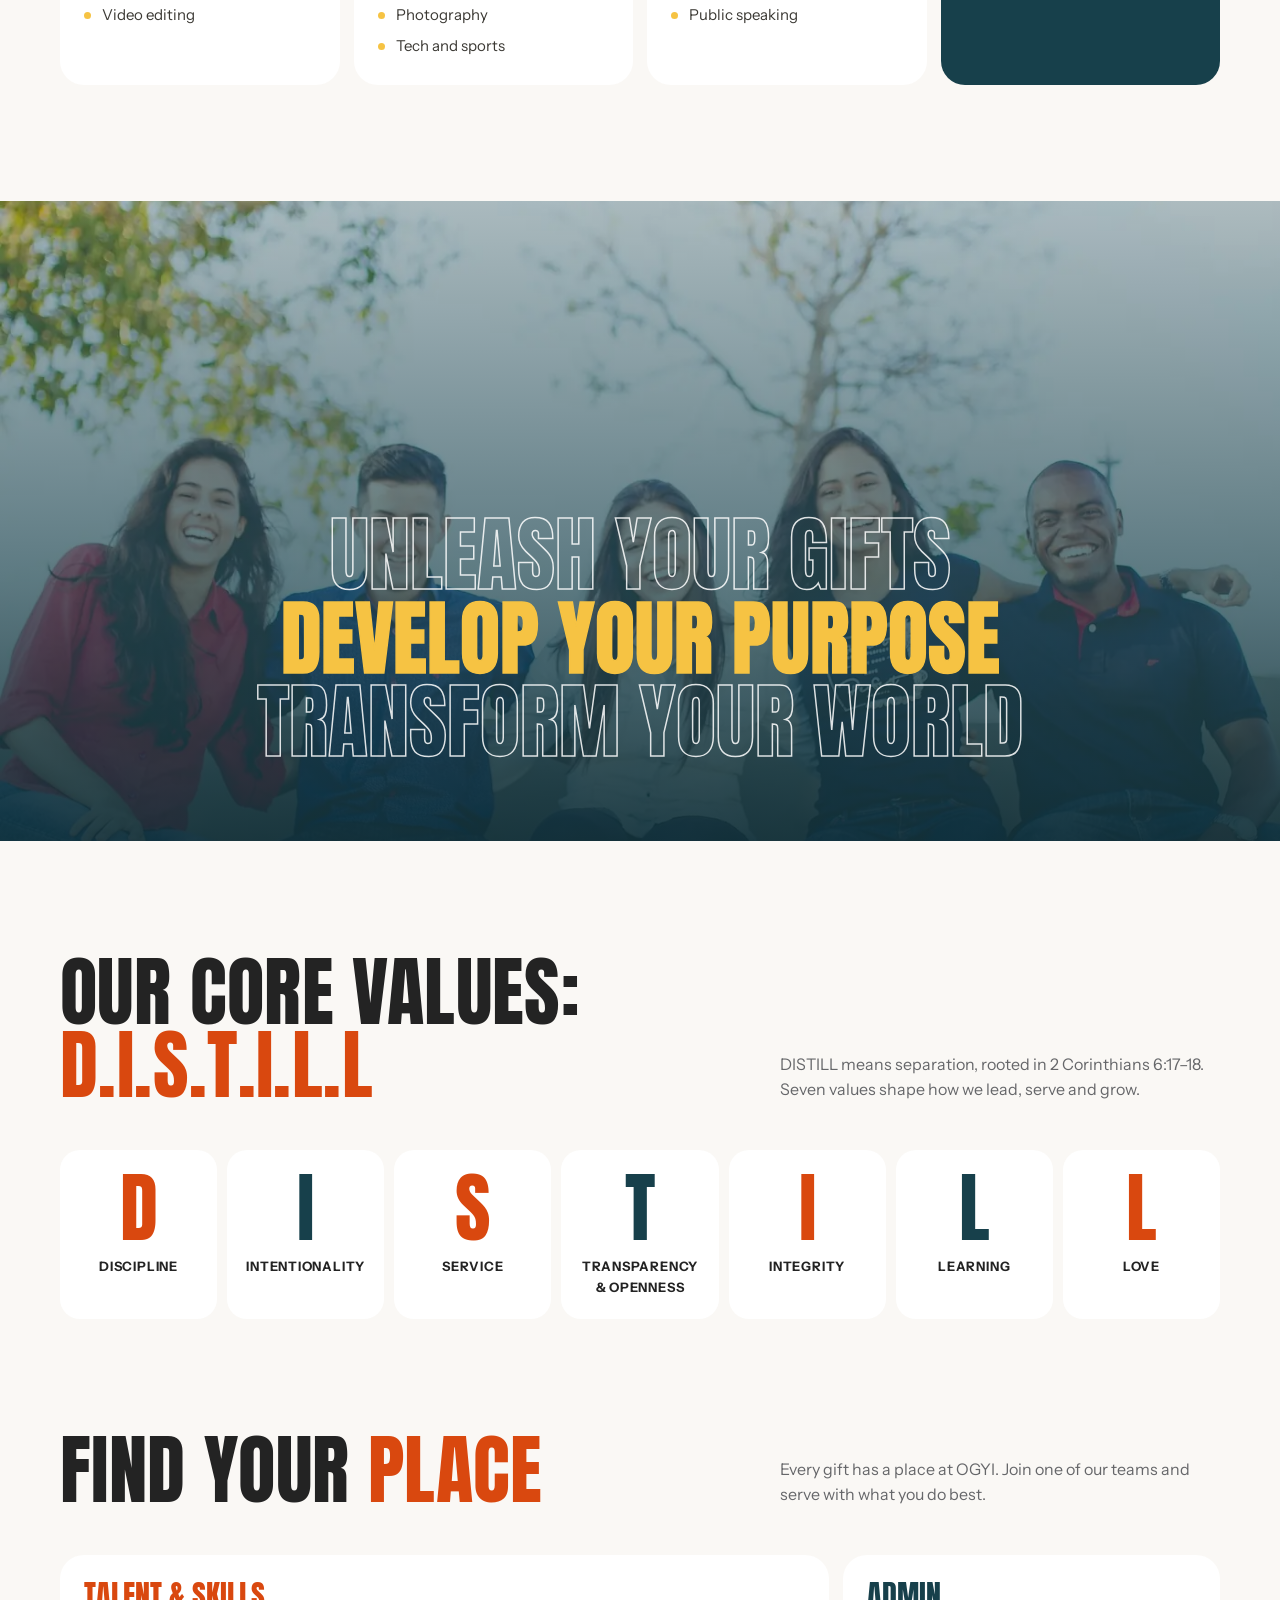
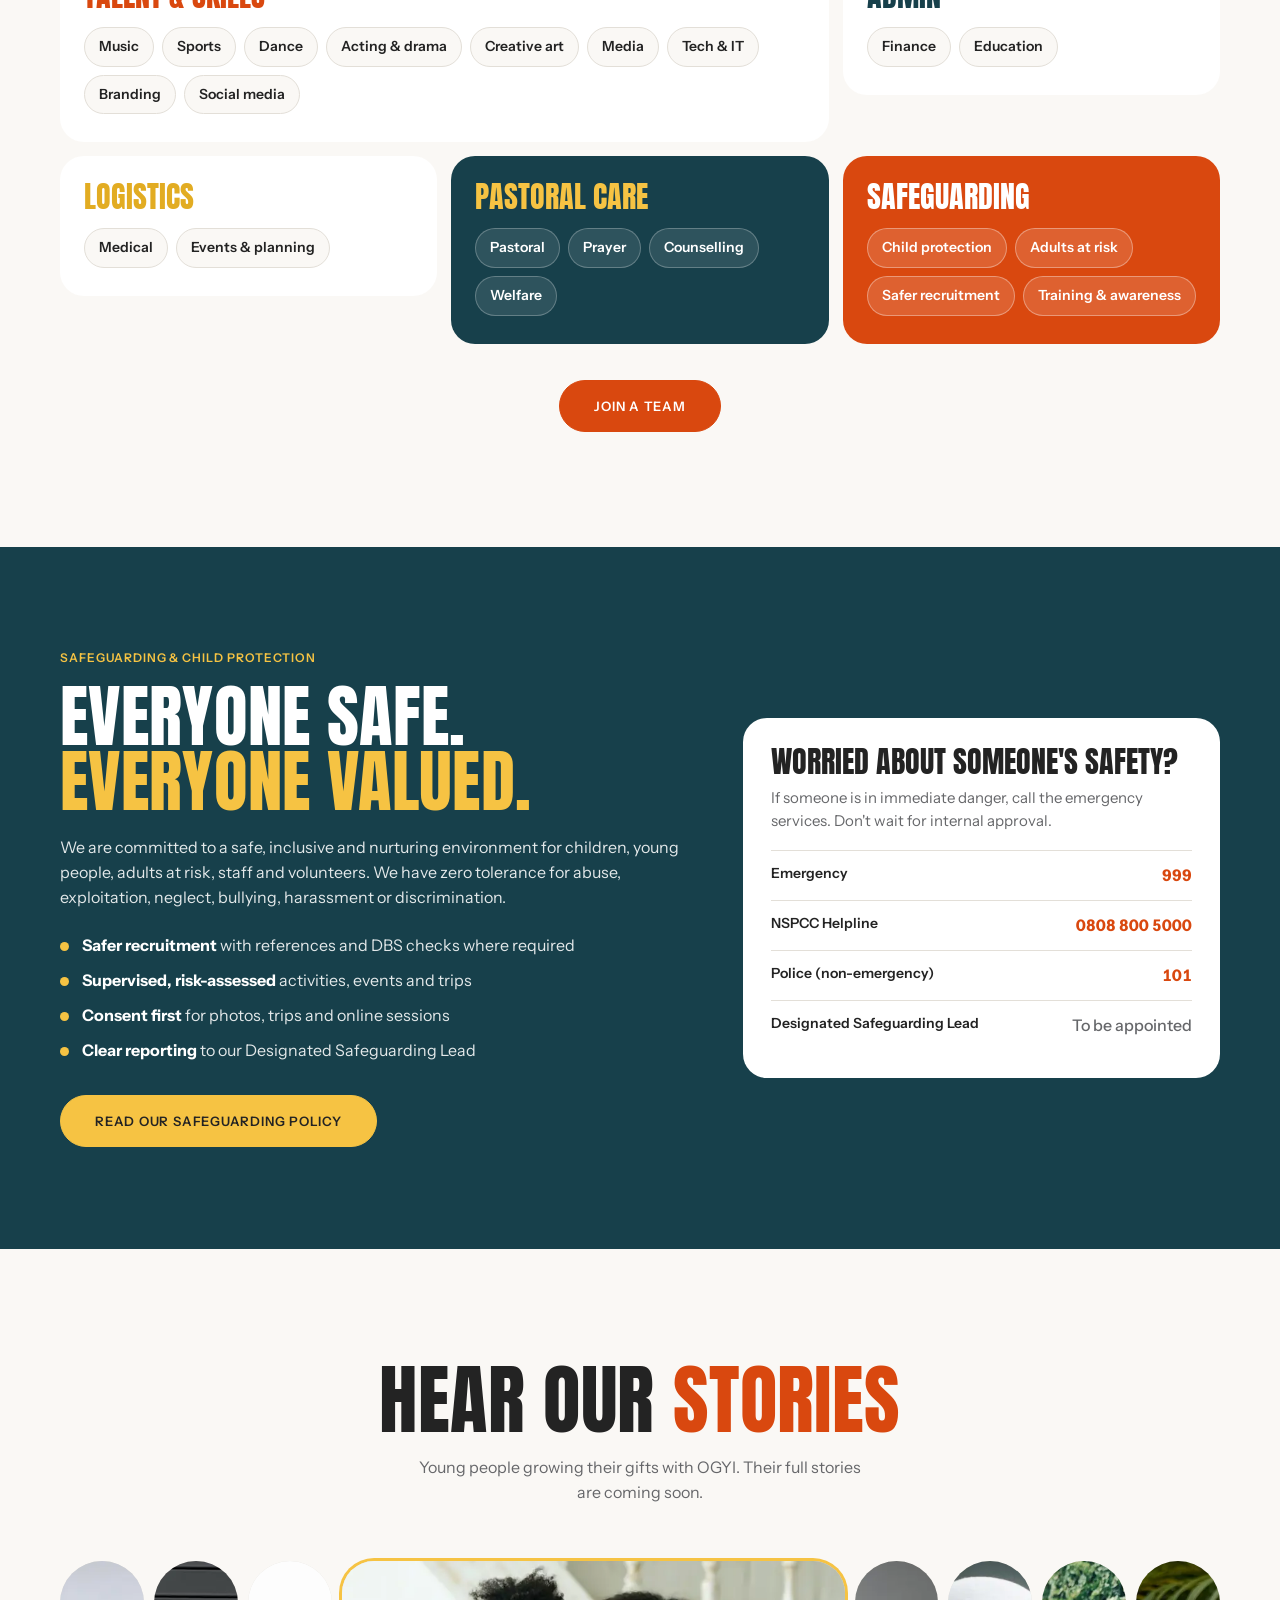
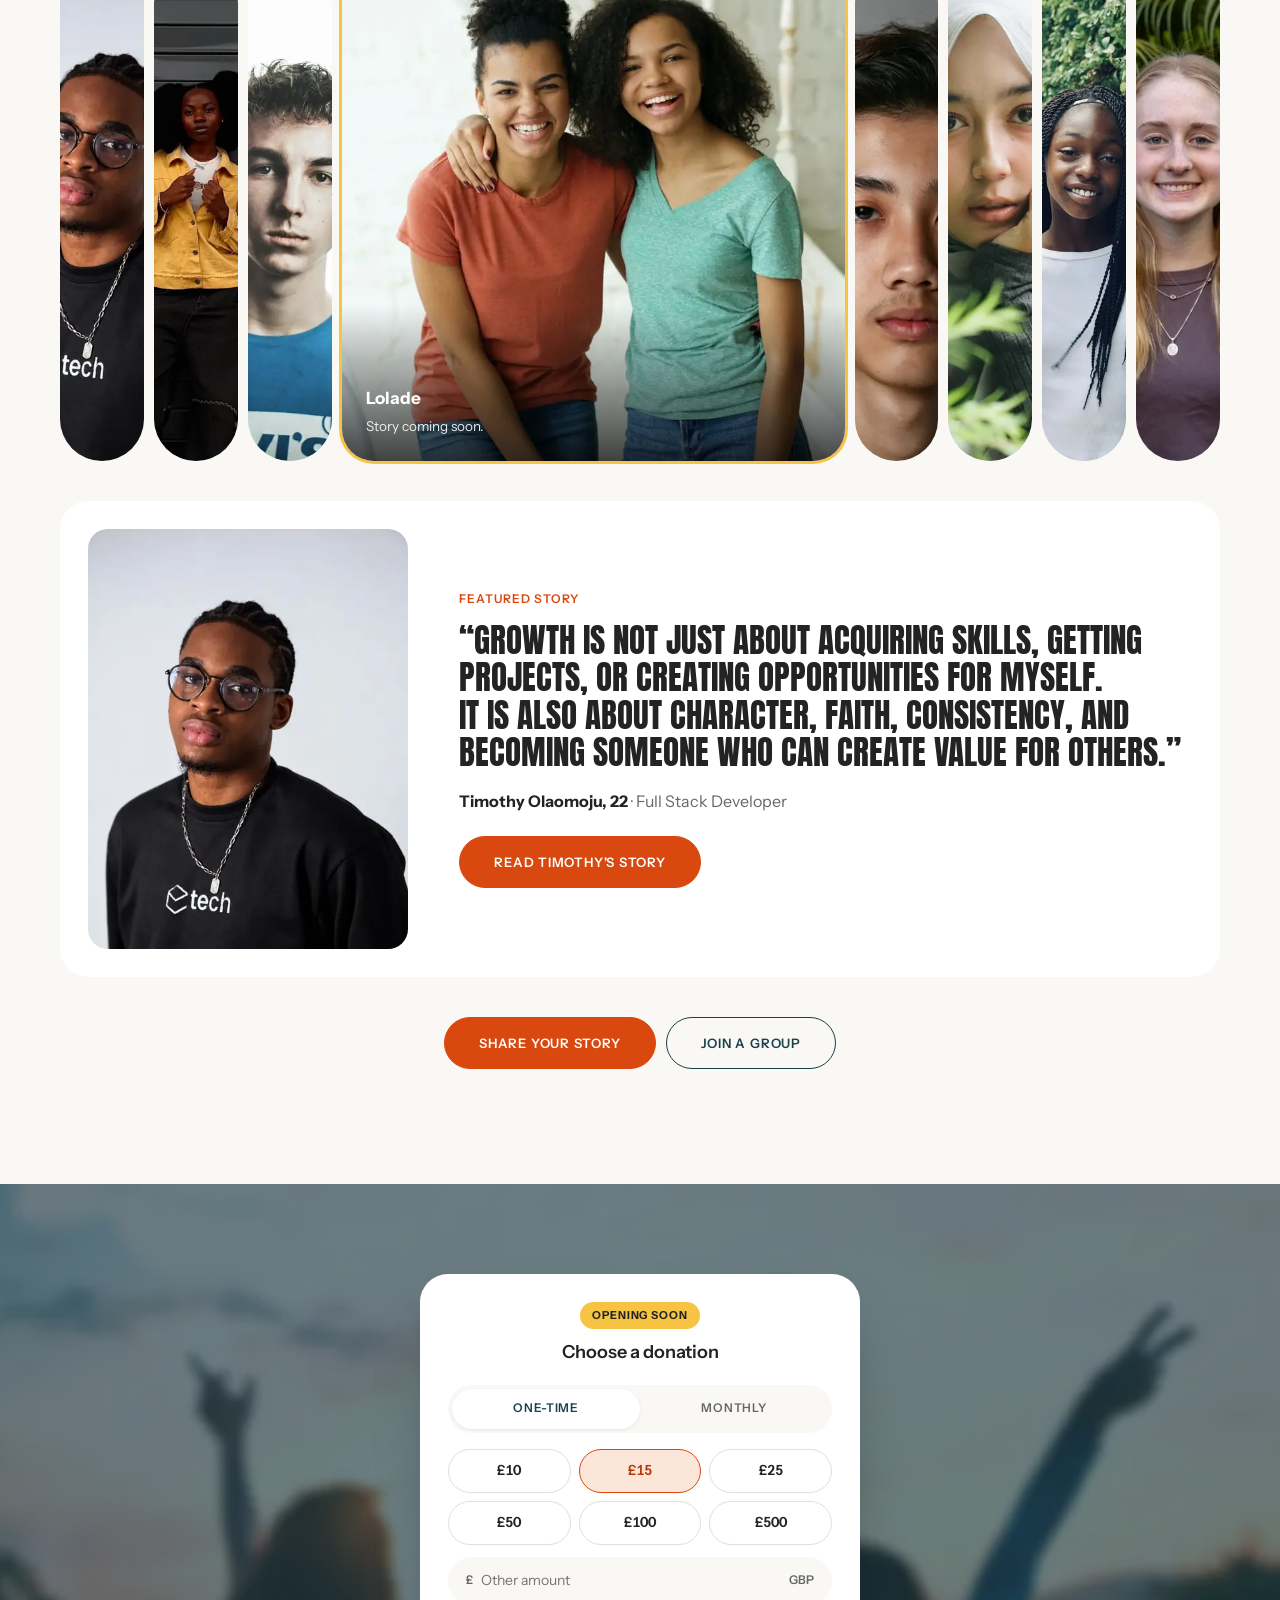
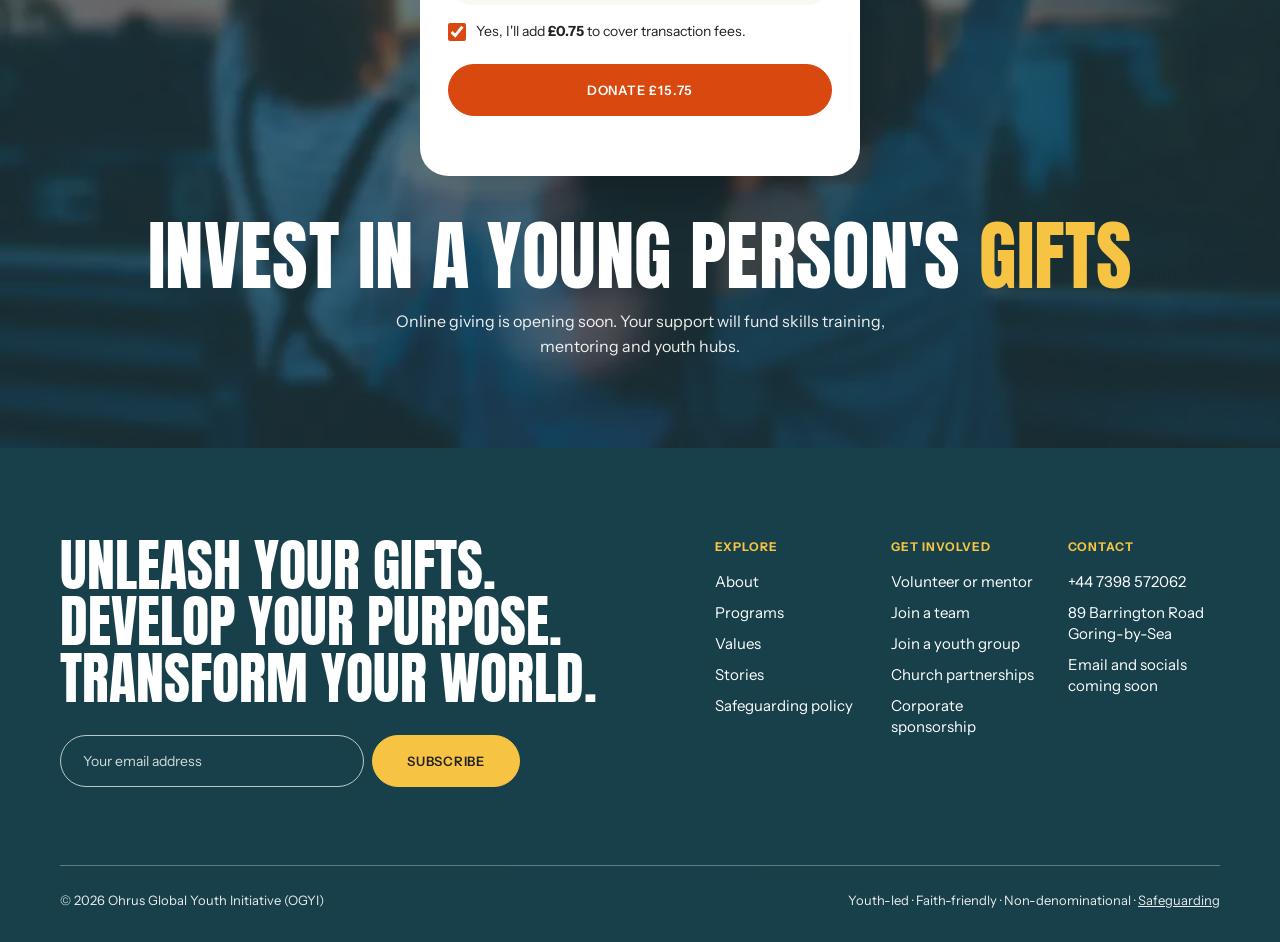
==== commit 4e87fd39: "Add files via upload" ====
--- a/index.html
+++ b/index.html
@@ -239,7 +239,7 @@
       <p>Young people growing their gifts with OGYI. Their full stories are coming soon.</p>
       <div class="strip" id="strip">
         <div class="strip__item" tabindex="0" role="button" aria-label="Timothy, 22"><img loading="lazy" decoding="async" src="images/timothy.webp" alt="Portrait of Timothy" style="object-position:42% 28%"><div class="strip__cap"><b>Timothy, 22</b><span>From figuring out his path to working as a Full Stack Developer, through mentorship and faith.</span><a class="strip__link" href="story-timothy.html">Read his story &rarr;</a></div></div>
-        <button class="strip__item"><img loading="lazy" decoding="async" src="images/p2.webp" alt="Placeholder portrait"><div class="strip__cap"><b>Pelumi</b><span>Story coming soon.</span></div></button>
+        <div class="strip__item" tabindex="0" role="button" aria-label="Pelumi, 21"><img loading="lazy" decoding="async" src="images/pelumi.webp" alt="Portrait of Pelumi" style="object-position:50% 30%"><div class="strip__cap"><b>Pelumi, 21</b><span>Dancer, model and business owner who learned to see possibilities through mentorship.</span><a class="strip__link" href="story-pelumi.html">Read her story &rarr;</a></div></div>
         <button class="strip__item"><img loading="lazy" decoding="async" src="images/p3.webp" alt="Placeholder portrait"><div class="strip__cap"><b>Isaacs</b><span>Sages Speak. Story coming soon.</span></div></button>
         <button class="strip__item is-open"><img loading="lazy" decoding="async" src="images/story.webp" alt="Placeholder photo"><div class="strip__cap"><b>Lolade</b><span>Story coming soon.</span></div></button>
         <button class="strip__item"><img loading="lazy" decoding="async" src="images/p4.webp" alt="Placeholder portrait"><div class="strip__cap"><b>Tomisin</b><span>Story coming soon.</span></div></button>
--- a/css/style.css
+++ b/css/style.css
@@ -481,3 +481,8 @@
 .center .feat-story__who{margin:18px 0 22px;max-width:none;text-align:left}
 @media (max-width:900px){.story__side img{max-height:440px;aspect-ratio:4/5}}
 @media (max-width:760px){.feat-story img{max-height:300px}}
+
+/* four update cards */
+.updates{grid-template-columns:repeat(4,minmax(0,1fr));gap:22px}
+@media (max-width:1200px) and (min-width:1001px){.updates{grid-template-columns:repeat(2,minmax(0,1fr))}}
+@media (max-width:1000px){.updates{grid-template-columns:minmax(0,1fr);gap:18px}}
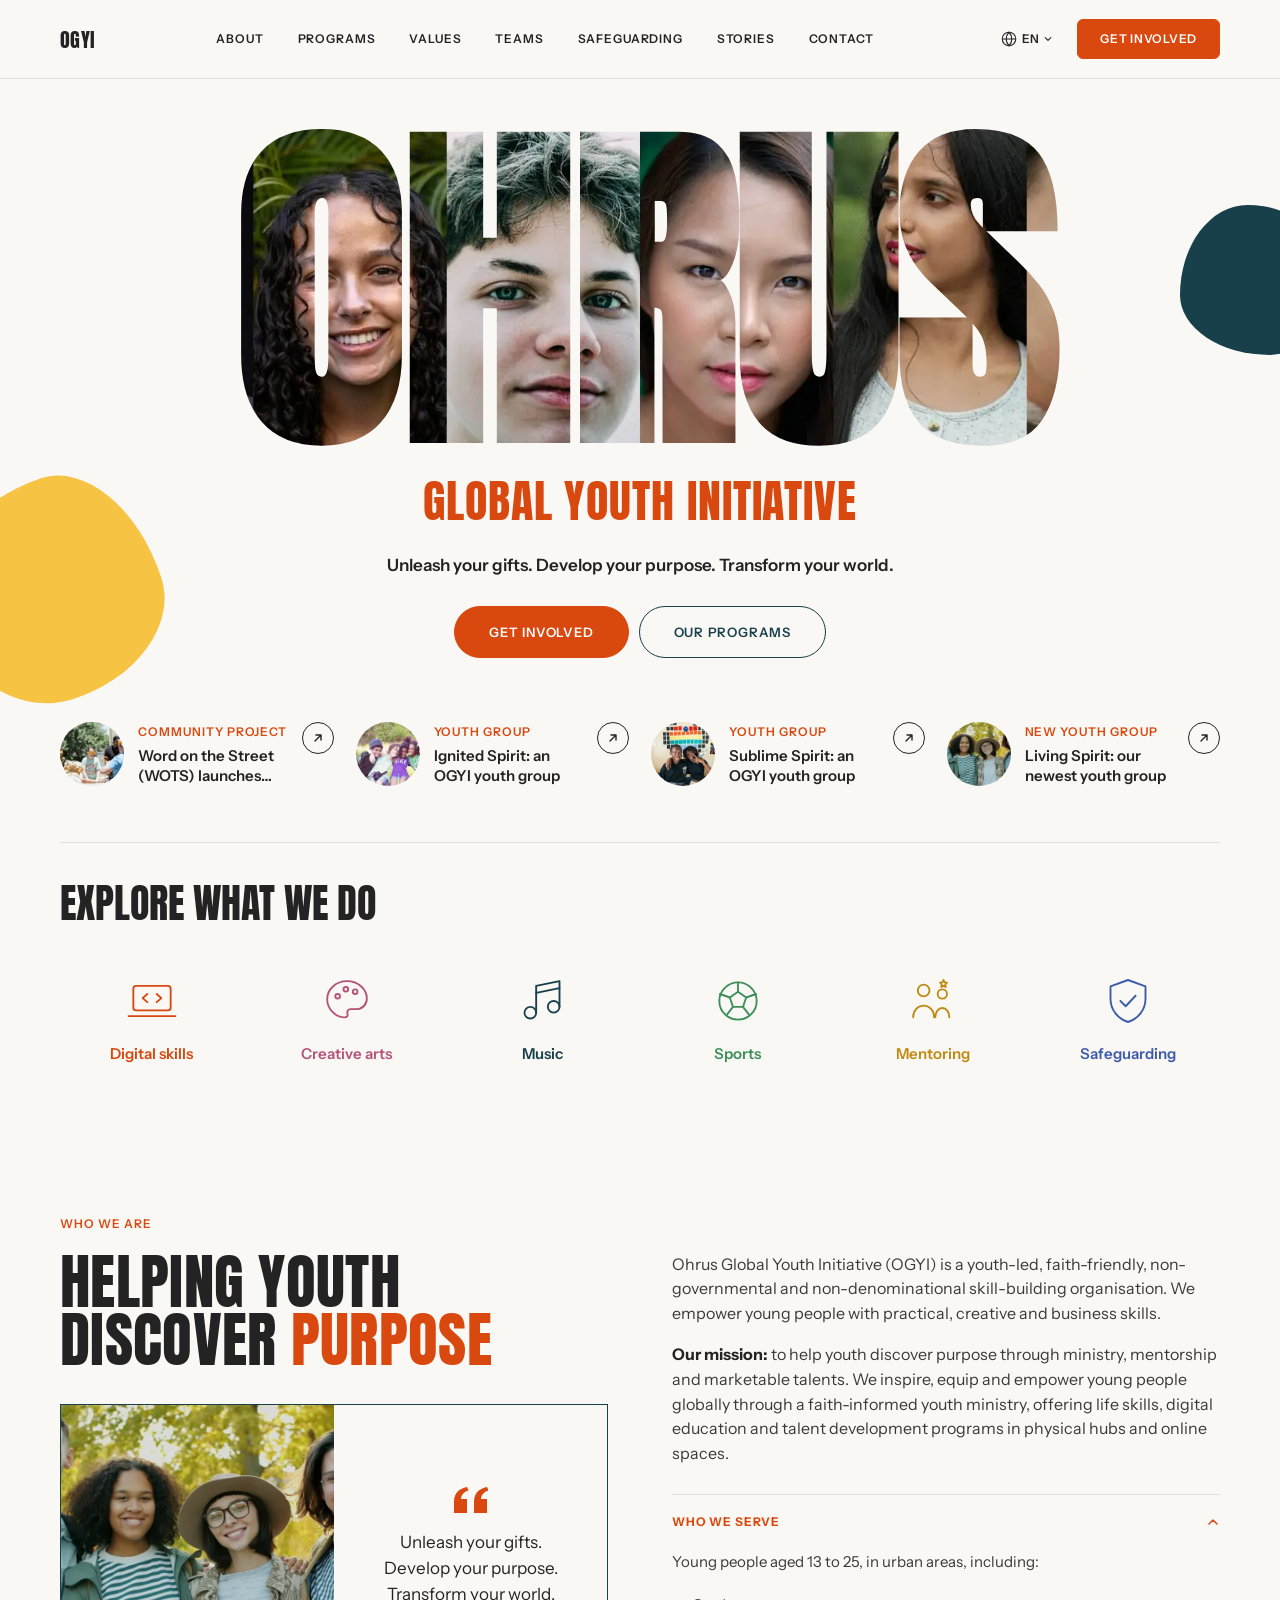
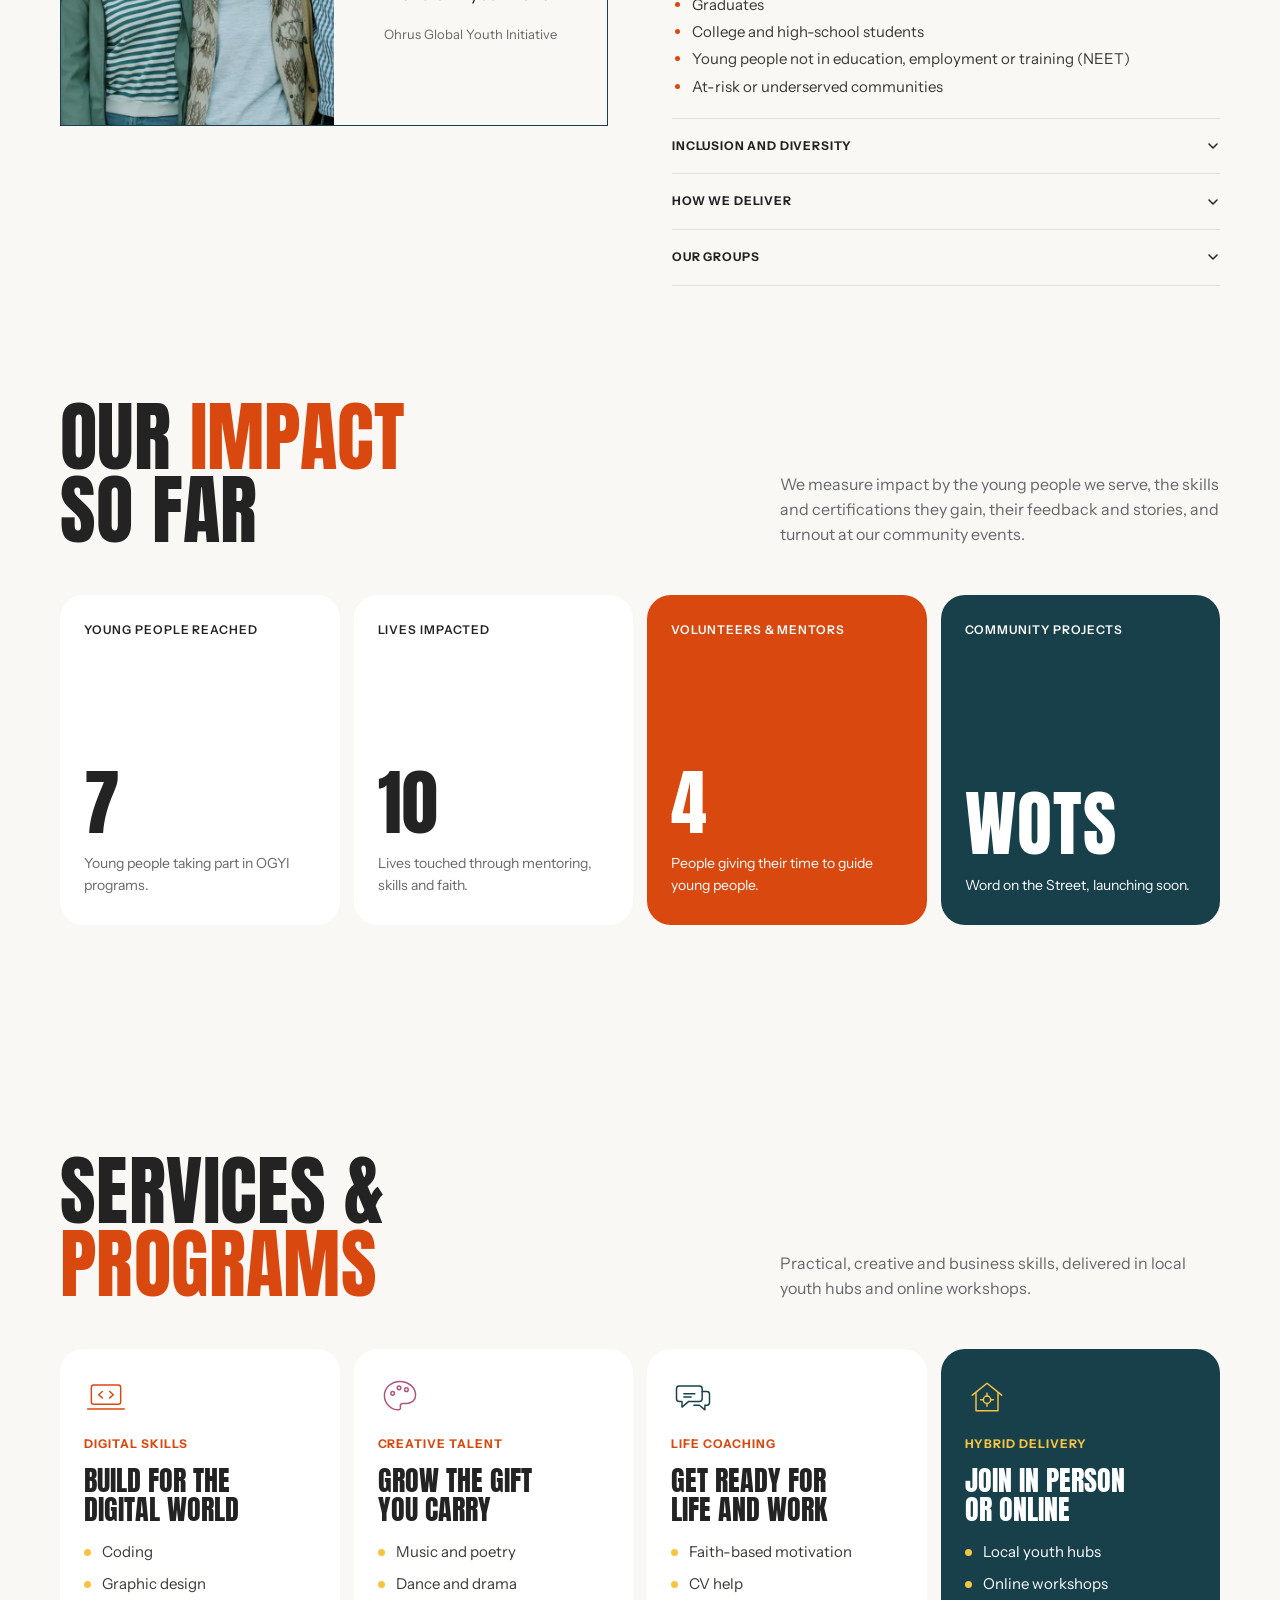
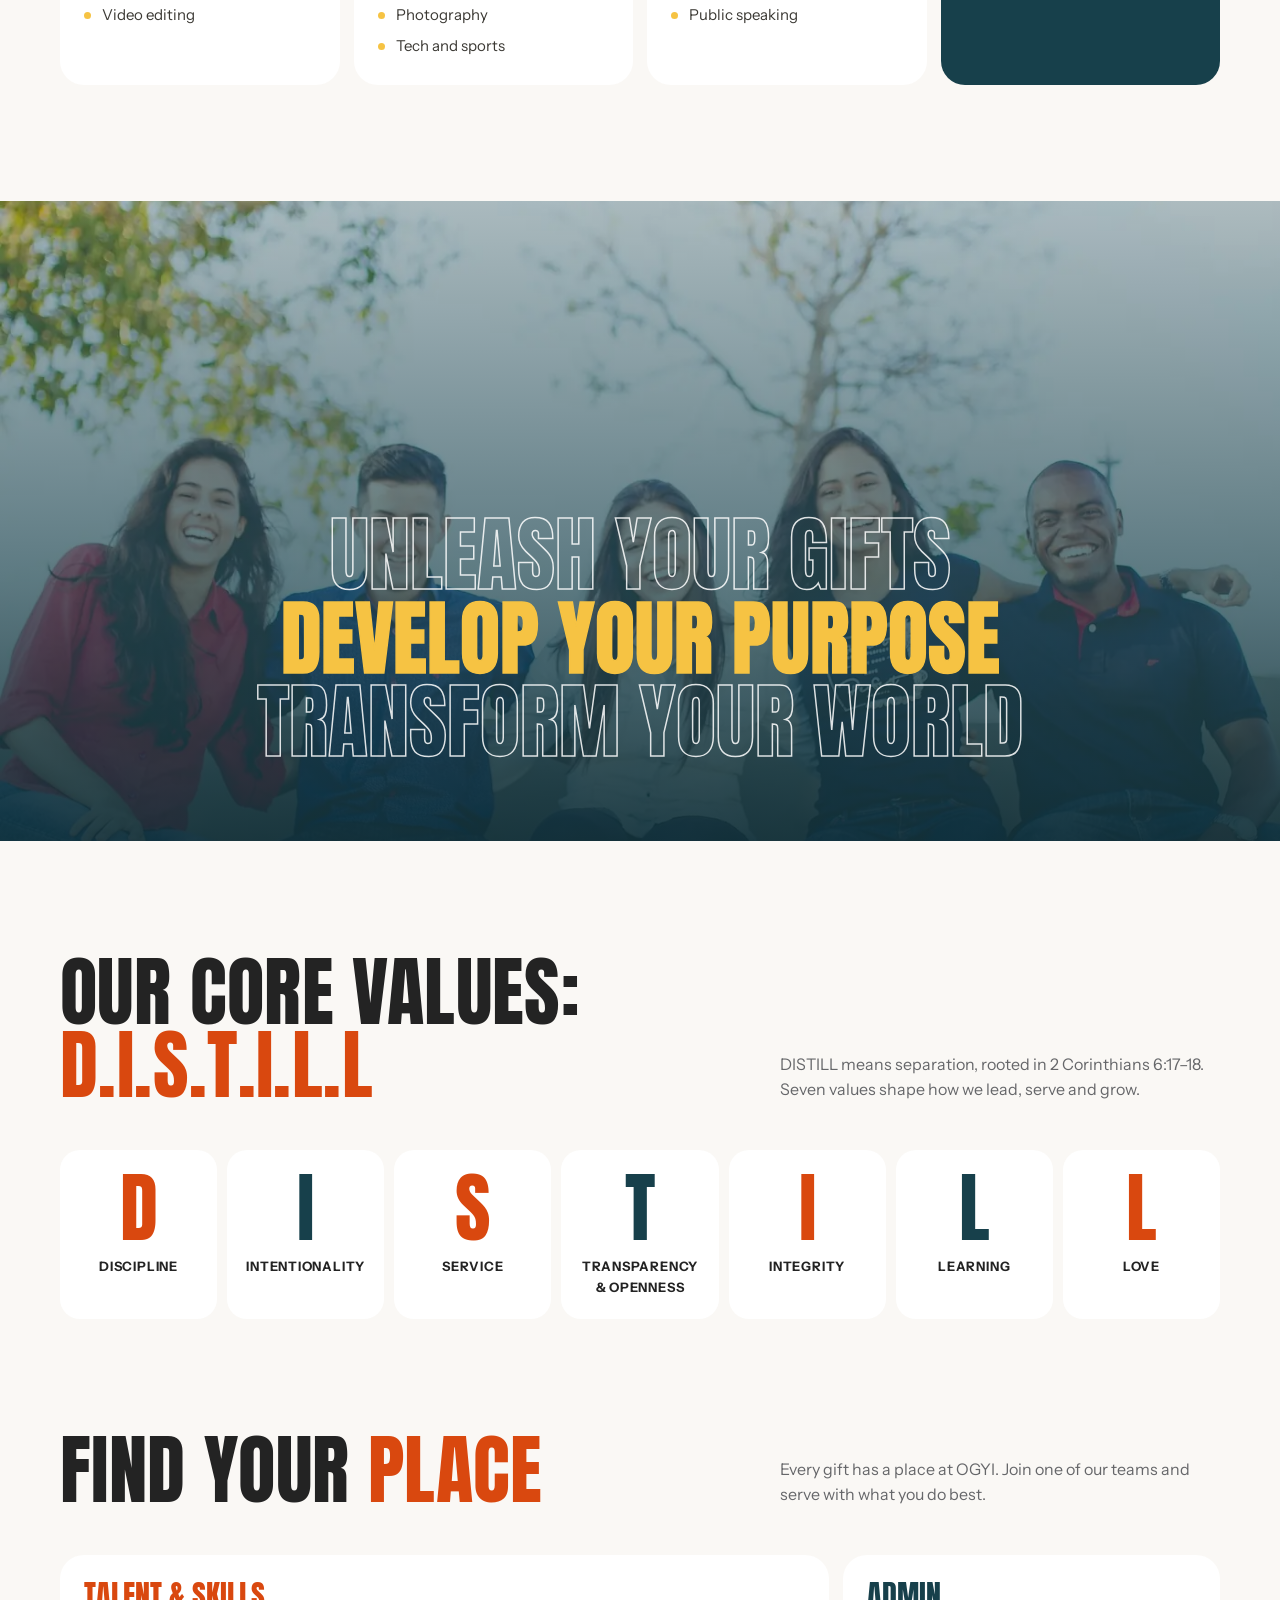
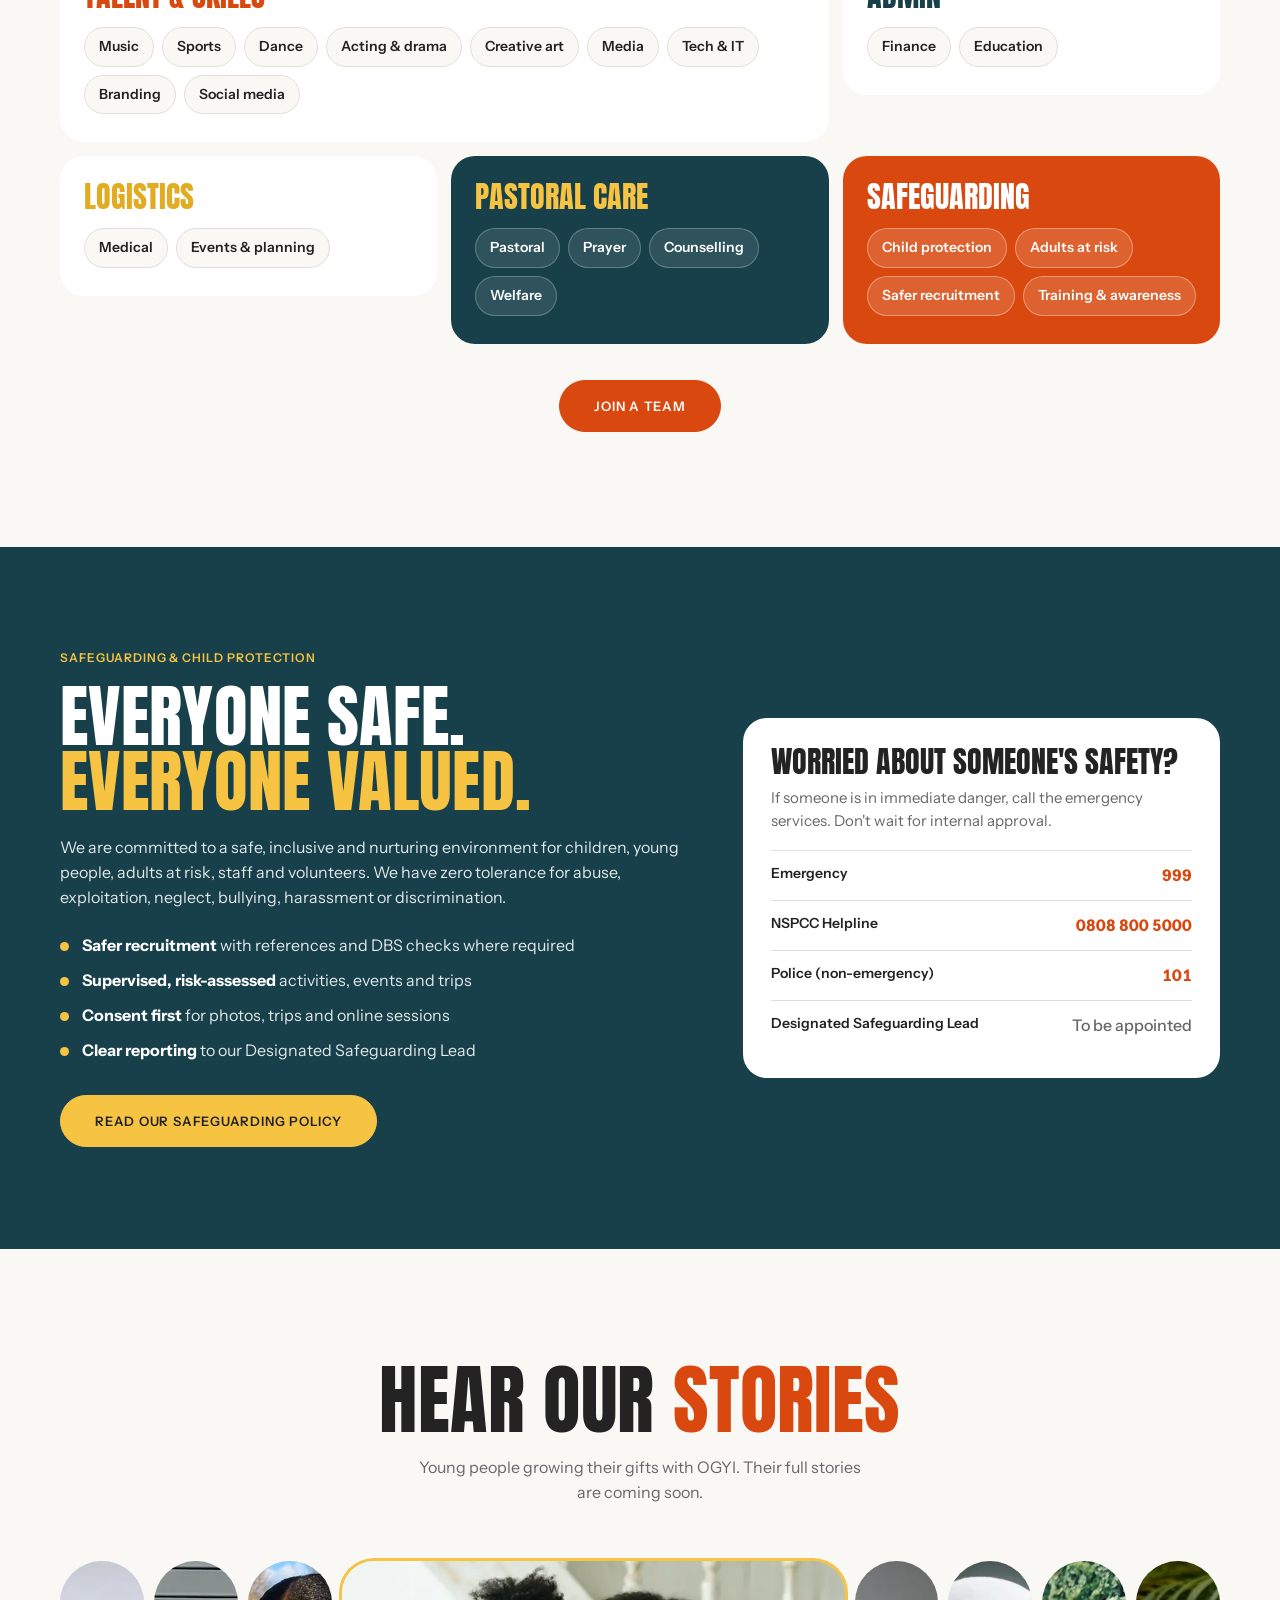
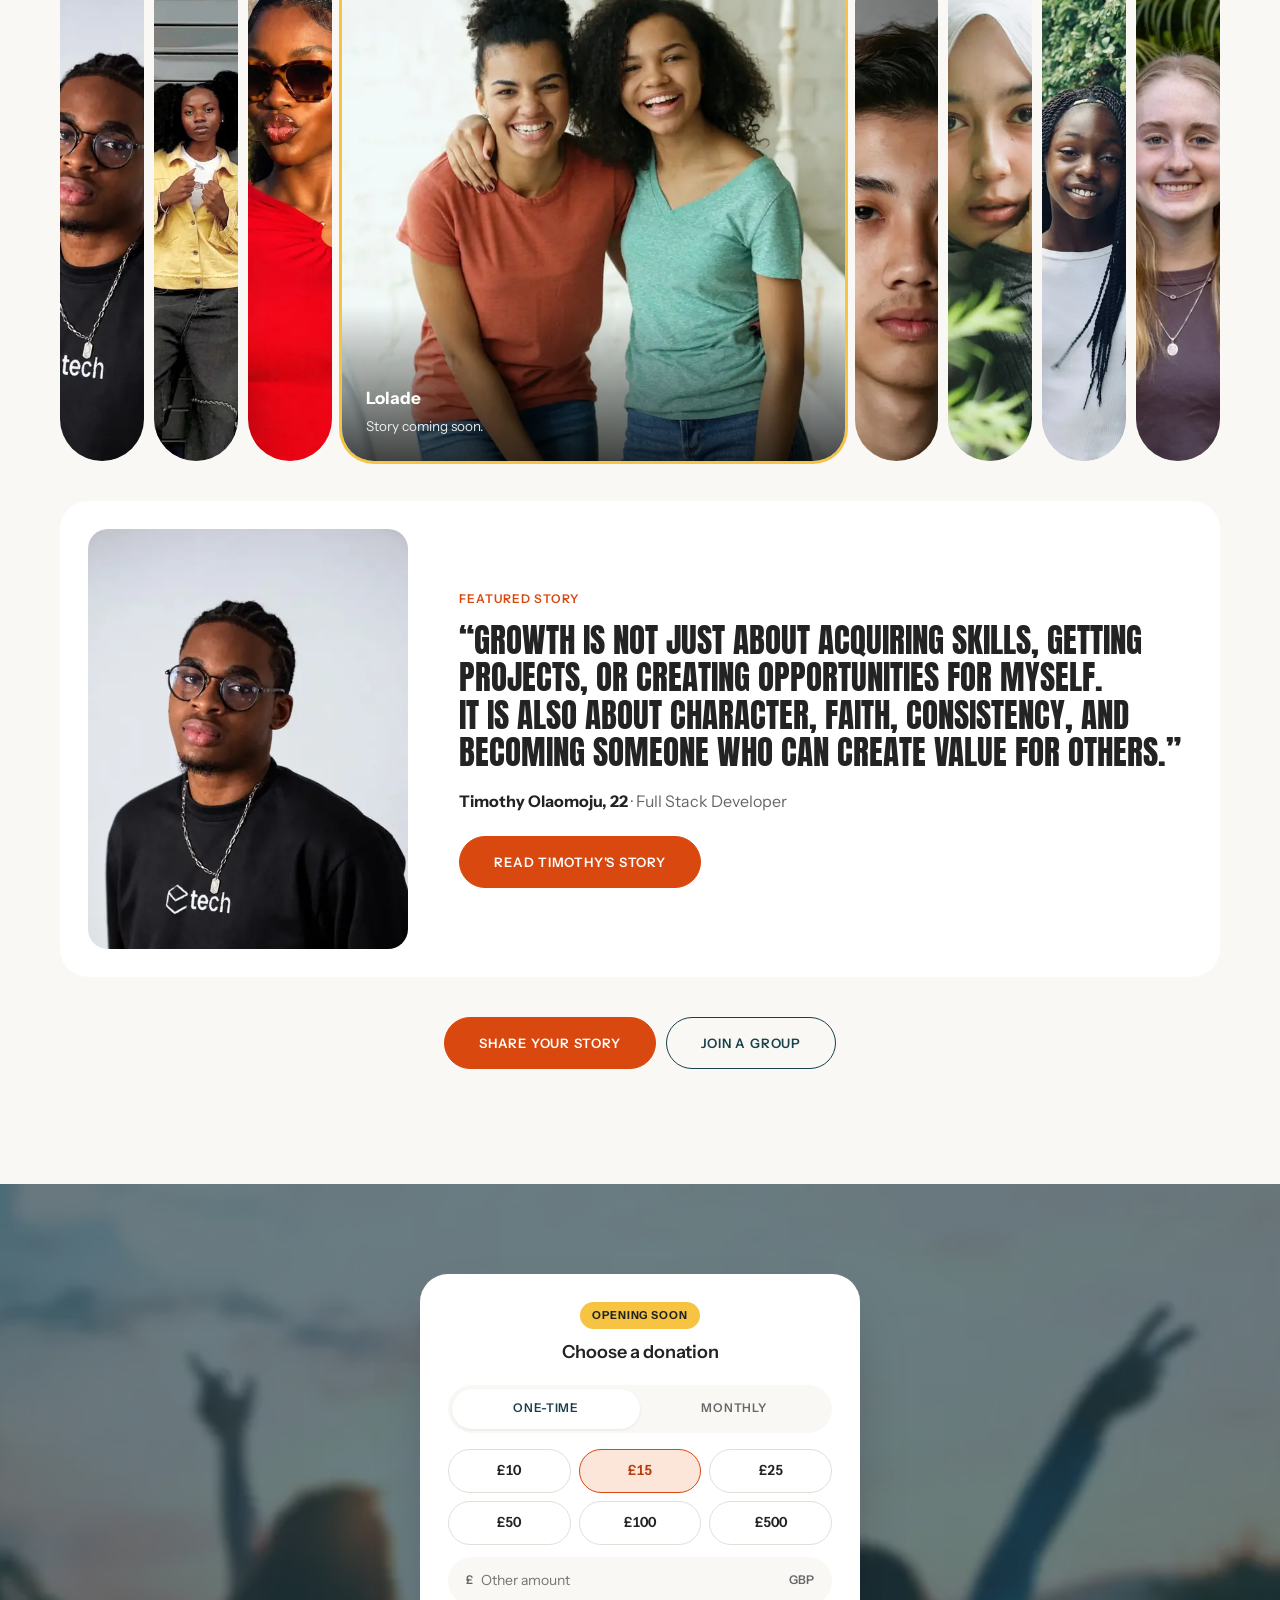
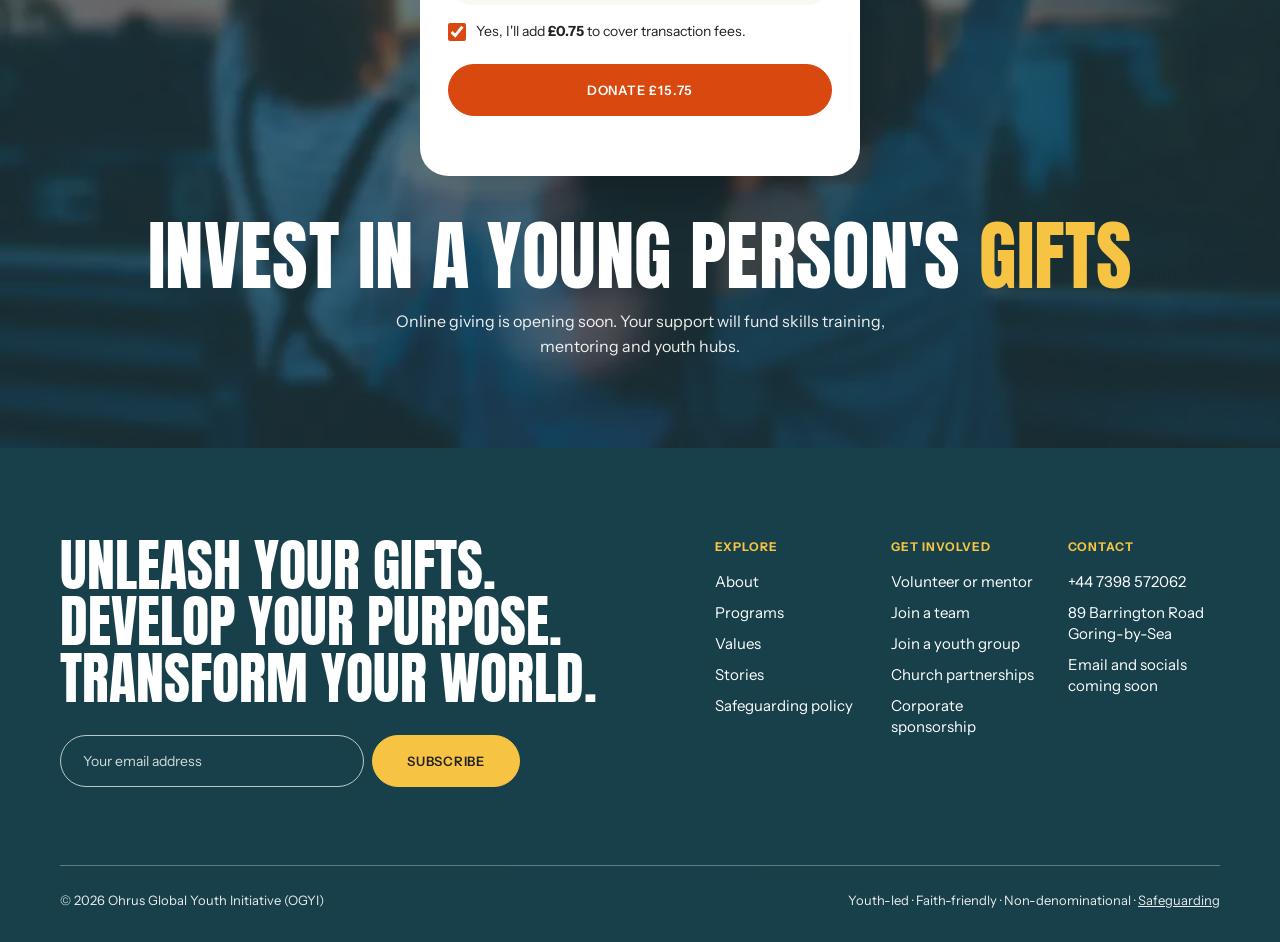
==== commit 941f2a85: "Add files via upload" ====
--- a/index.html
+++ b/index.html
@@ -240,11 +240,11 @@
       <div class="strip" id="strip">
         <div class="strip__item" tabindex="0" role="button" aria-label="Timothy, 22"><img loading="lazy" decoding="async" src="images/timothy.webp" alt="Portrait of Timothy" style="object-position:42% 28%"><div class="strip__cap"><b>Timothy, 22</b><span>From figuring out his path to working as a Full Stack Developer, through mentorship and faith.</span><a class="strip__link" href="story-timothy.html">Read his story &rarr;</a></div></div>
         <div class="strip__item" tabindex="0" role="button" aria-label="Pelumi, 21"><img loading="lazy" decoding="async" src="images/pelumi.webp" alt="Portrait of Pelumi" style="object-position:50% 30%"><div class="strip__cap"><b>Pelumi, 21</b><span>Dancer, model and business owner who learned to see possibilities through mentorship.</span><a class="strip__link" href="story-pelumi.html">Read her story &rarr;</a></div></div>
-        <button class="strip__item"><img loading="lazy" decoding="async" src="images/p3.webp" alt="Placeholder portrait"><div class="strip__cap"><b>Isaacs</b><span>Sages Speak. Story coming soon.</span></div></button>
+        <div class="strip__item" tabindex="0" role="button" aria-label="Precious, 17"><img loading="lazy" decoding="async" src="images/precious.webp" alt="Portrait of Precious" style="object-position:50% 25%"><div class="strip__cap"><b>Precious, 17</b><span>A dancer who moved from Nigeria to the UK and found belonging, confidence and faith.</span><a class="strip__link" href="story-precious.html">Read her story &rarr;</a></div></div>
         <button class="strip__item is-open"><img loading="lazy" decoding="async" src="images/story.webp" alt="Placeholder photo"><div class="strip__cap"><b>Lolade</b><span>Story coming soon.</span></div></button>
         <button class="strip__item"><img loading="lazy" decoding="async" src="images/p4.webp" alt="Placeholder portrait"><div class="strip__cap"><b>Tomisin</b><span>Story coming soon.</span></div></button>
         <button class="strip__item"><img loading="lazy" decoding="async" src="images/p5.webp" alt="Placeholder portrait"><div class="strip__cap"><b>Sharon</b><span>Story coming soon.</span></div></button>
-        <button class="strip__item"><img loading="lazy" decoding="async" src="images/p7.webp" alt="Placeholder portrait"><div class="strip__cap"><b>Precious</b><span>Story coming soon.</span></div></button>
+        <button class="strip__item"><img loading="lazy" decoding="async" src="images/p7.webp" alt="Placeholder portrait"><div class="strip__cap"><b>Isaacs</b><span>Sages Speak. Story coming soon.</span></div></button>
         <button class="strip__item"><img loading="lazy" decoding="async" src="images/p8.webp" alt="Placeholder portrait"><div class="strip__cap"><b>Pearl</b><span>Story coming soon.</span></div></button>
       </div>
       <article class="feat-story">
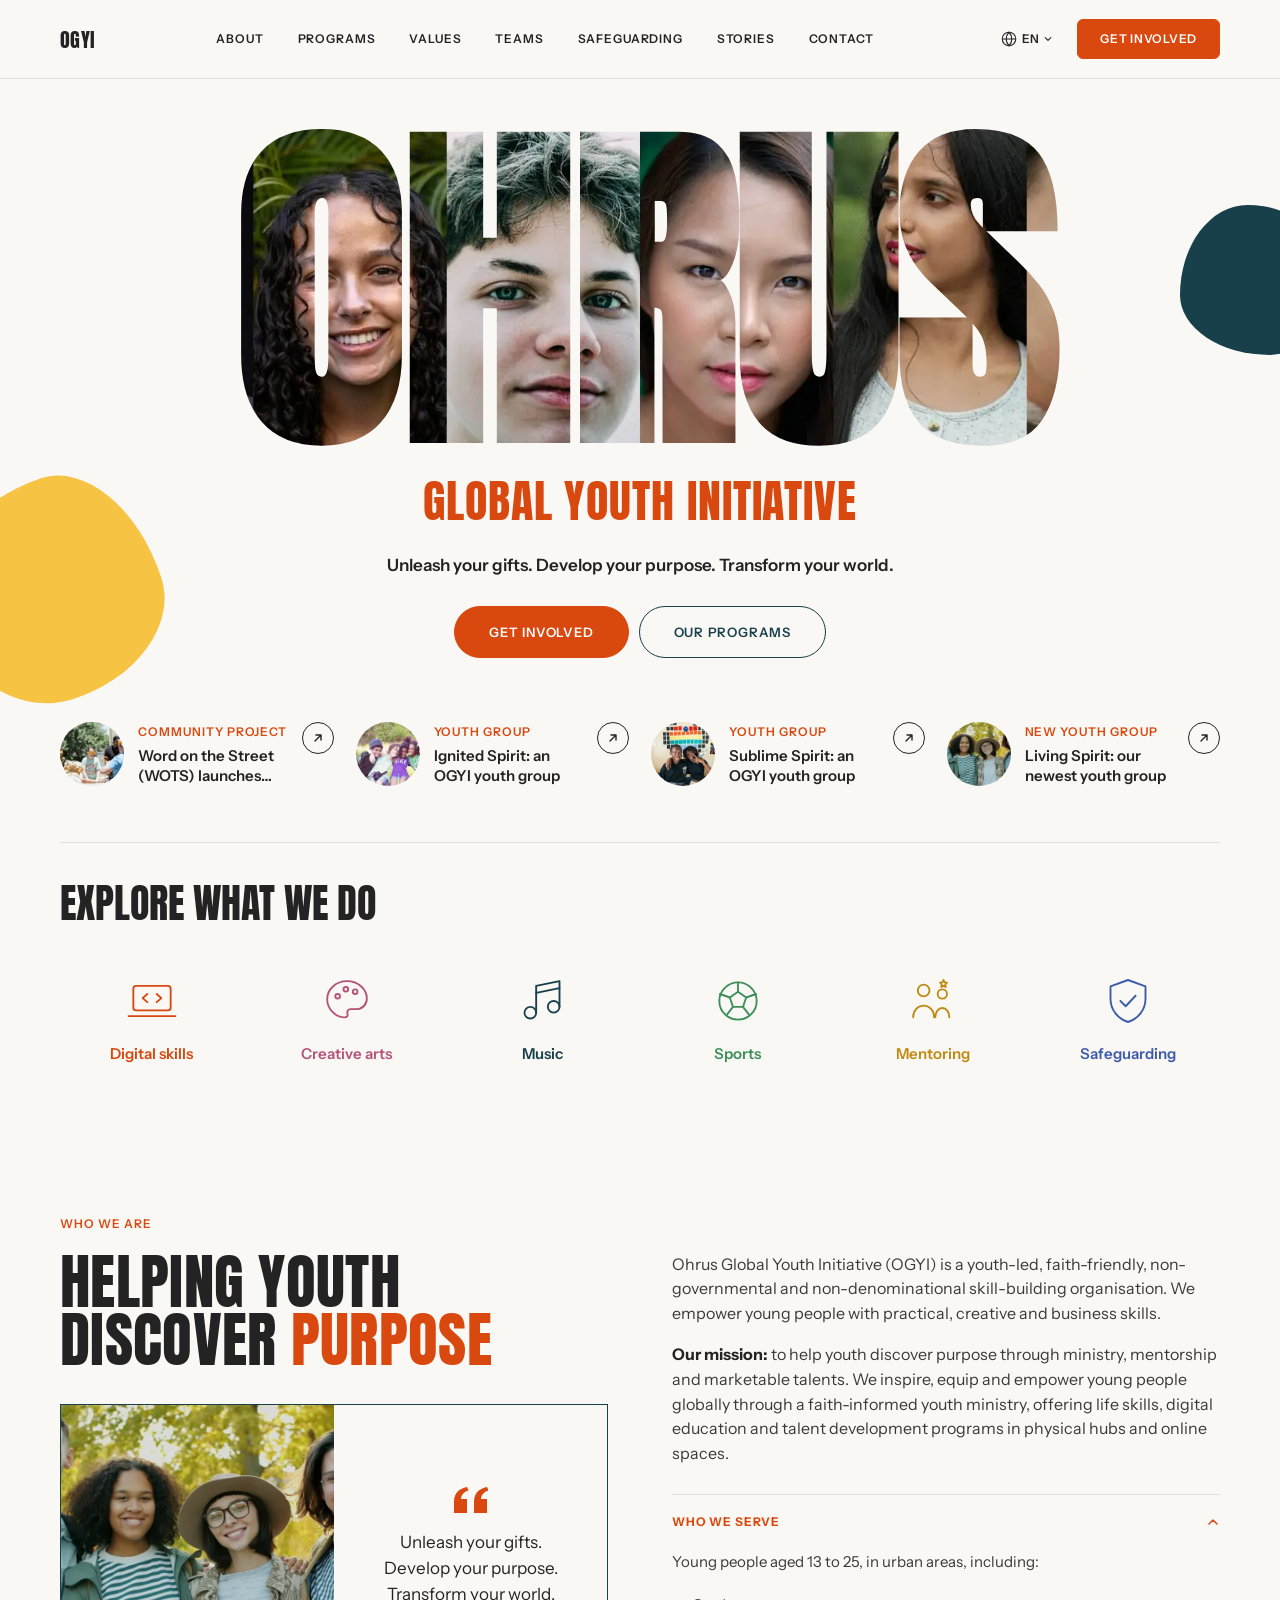
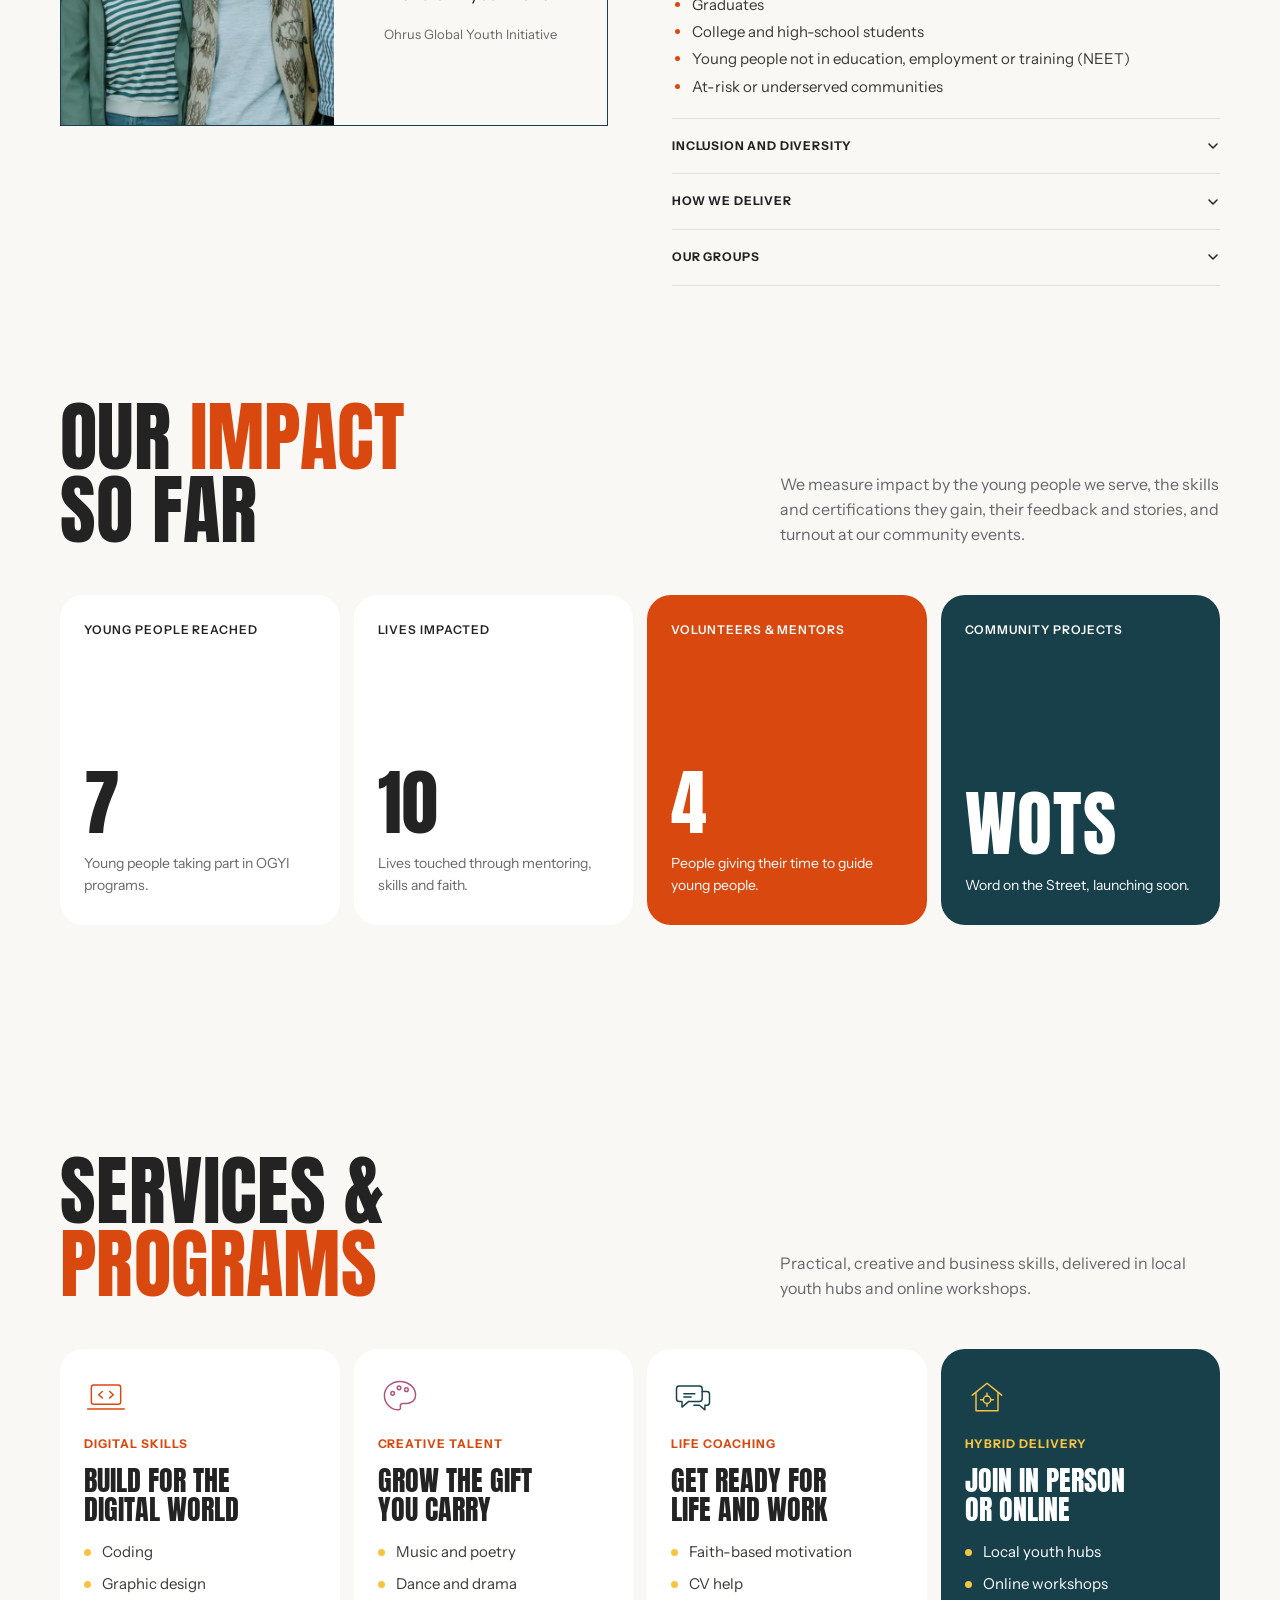
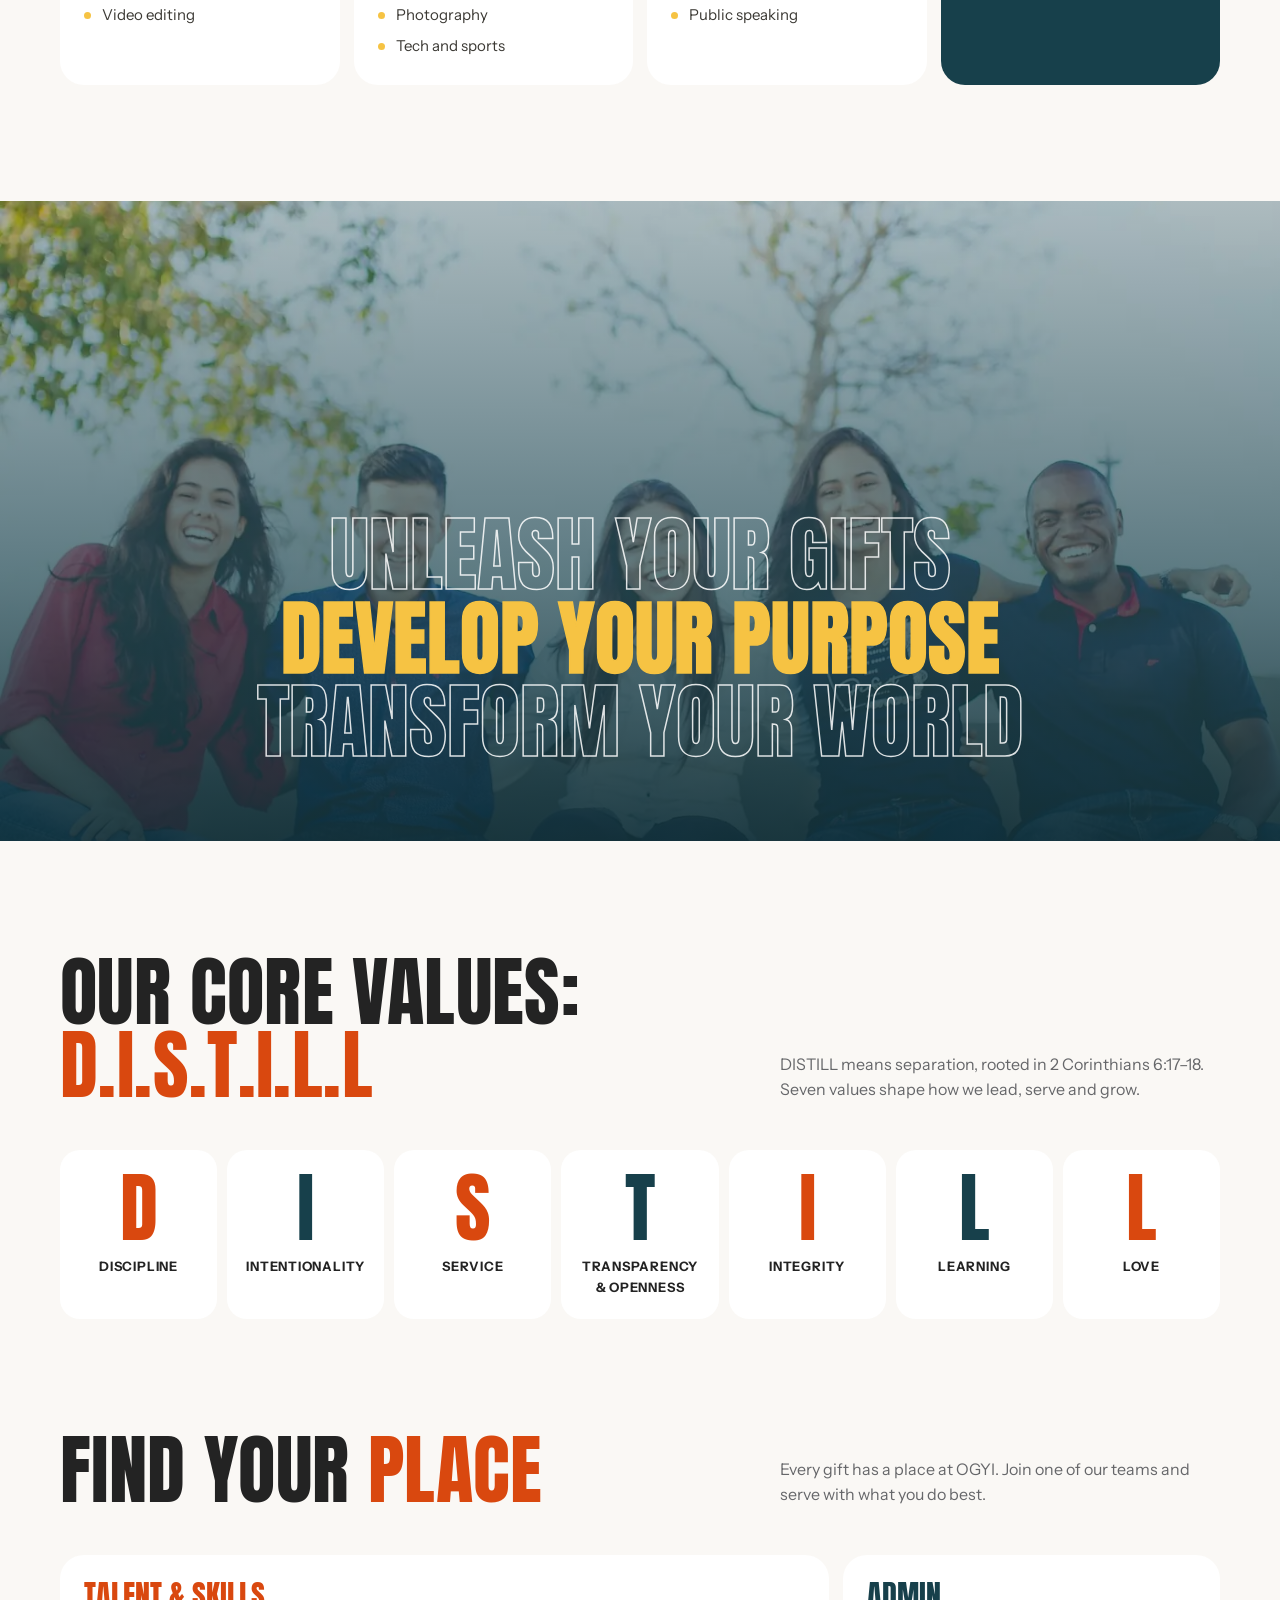
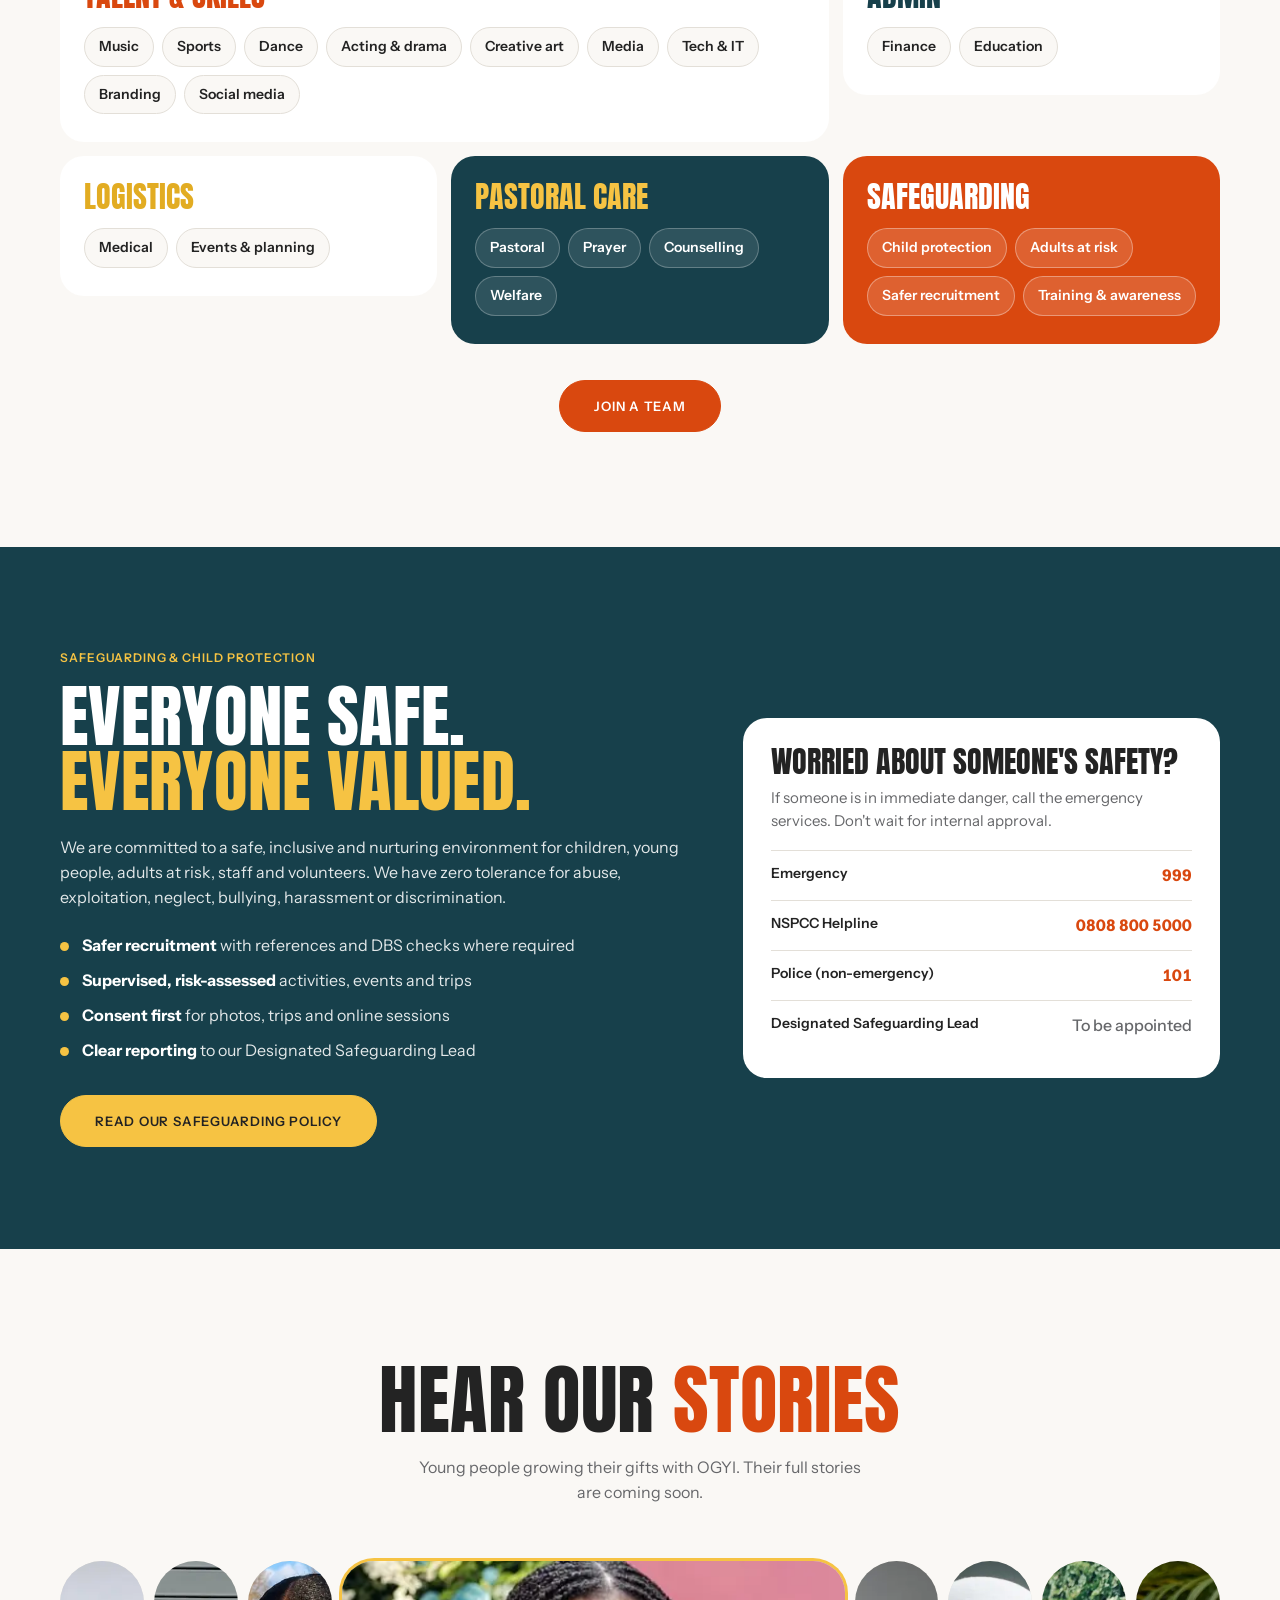
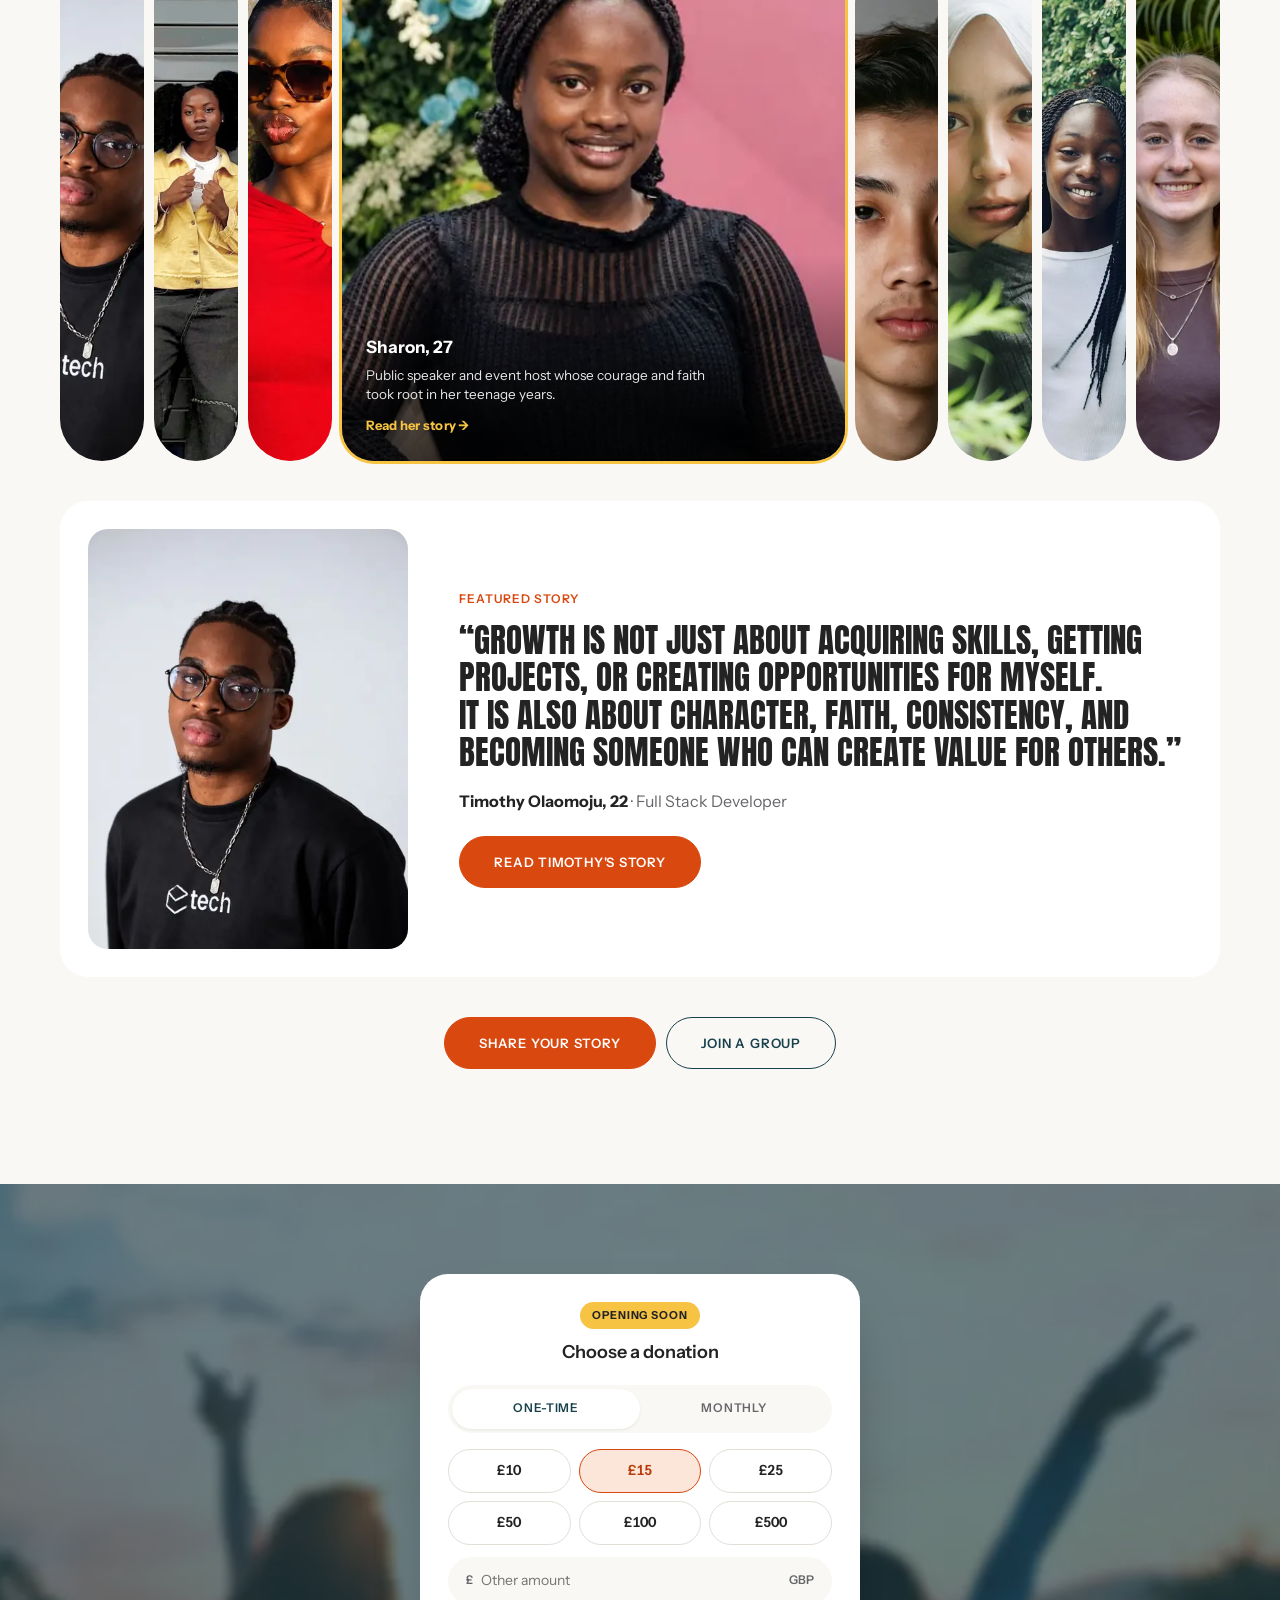
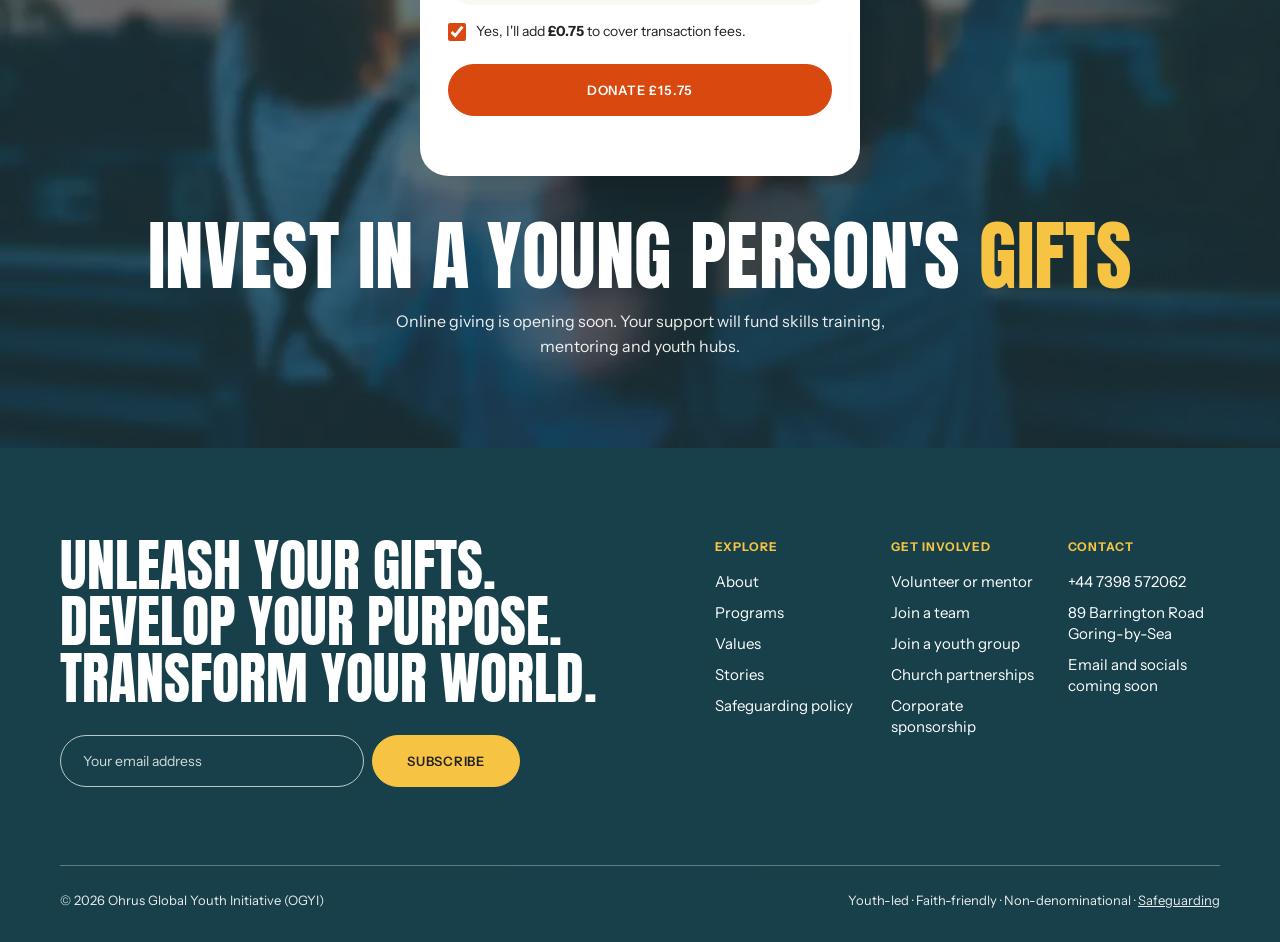
==== commit 653749ee: "Add files via upload" ====
--- a/index.html
+++ b/index.html
@@ -241,9 +241,9 @@
         <div class="strip__item" tabindex="0" role="button" aria-label="Timothy, 22"><img loading="lazy" decoding="async" src="images/timothy.webp" alt="Portrait of Timothy" style="object-position:42% 28%"><div class="strip__cap"><b>Timothy, 22</b><span>From figuring out his path to working as a Full Stack Developer, through mentorship and faith.</span><a class="strip__link" href="story-timothy.html">Read his story &rarr;</a></div></div>
         <div class="strip__item" tabindex="0" role="button" aria-label="Pelumi, 21"><img loading="lazy" decoding="async" src="images/pelumi.webp" alt="Portrait of Pelumi" style="object-position:50% 30%"><div class="strip__cap"><b>Pelumi, 21</b><span>Dancer, model and business owner who learned to see possibilities through mentorship.</span><a class="strip__link" href="story-pelumi.html">Read her story &rarr;</a></div></div>
         <div class="strip__item" tabindex="0" role="button" aria-label="Precious, 17"><img loading="lazy" decoding="async" src="images/precious.webp" alt="Portrait of Precious" style="object-position:50% 25%"><div class="strip__cap"><b>Precious, 17</b><span>A dancer who moved from Nigeria to the UK and found belonging, confidence and faith.</span><a class="strip__link" href="story-precious.html">Read her story &rarr;</a></div></div>
-        <button class="strip__item is-open"><img loading="lazy" decoding="async" src="images/story.webp" alt="Placeholder photo"><div class="strip__cap"><b>Lolade</b><span>Story coming soon.</span></div></button>
+        <div class="strip__item is-open" tabindex="0" role="button" aria-label="Sharon, 27"><img loading="lazy" decoding="async" src="images/sharon.webp" alt="Portrait of Sharon" style="object-position:50% 25%"><div class="strip__cap"><b>Sharon, 27</b><span>Public speaker and event host whose courage and faith took root in her teenage years.</span><a class="strip__link" href="story-sharon.html">Read her story &rarr;</a></div></div>
         <button class="strip__item"><img loading="lazy" decoding="async" src="images/p4.webp" alt="Placeholder portrait"><div class="strip__cap"><b>Tomisin</b><span>Story coming soon.</span></div></button>
-        <button class="strip__item"><img loading="lazy" decoding="async" src="images/p5.webp" alt="Placeholder portrait"><div class="strip__cap"><b>Sharon</b><span>Story coming soon.</span></div></button>
+        <button class="strip__item"><img loading="lazy" decoding="async" src="images/p5.webp" alt="Placeholder portrait"><div class="strip__cap"><b>Lolade</b><span>Story coming soon.</span></div></button>
         <button class="strip__item"><img loading="lazy" decoding="async" src="images/p7.webp" alt="Placeholder portrait"><div class="strip__cap"><b>Isaacs</b><span>Sages Speak. Story coming soon.</span></div></button>
         <button class="strip__item"><img loading="lazy" decoding="async" src="images/p8.webp" alt="Placeholder portrait"><div class="strip__cap"><b>Pearl</b><span>Story coming soon.</span></div></button>
       </div>
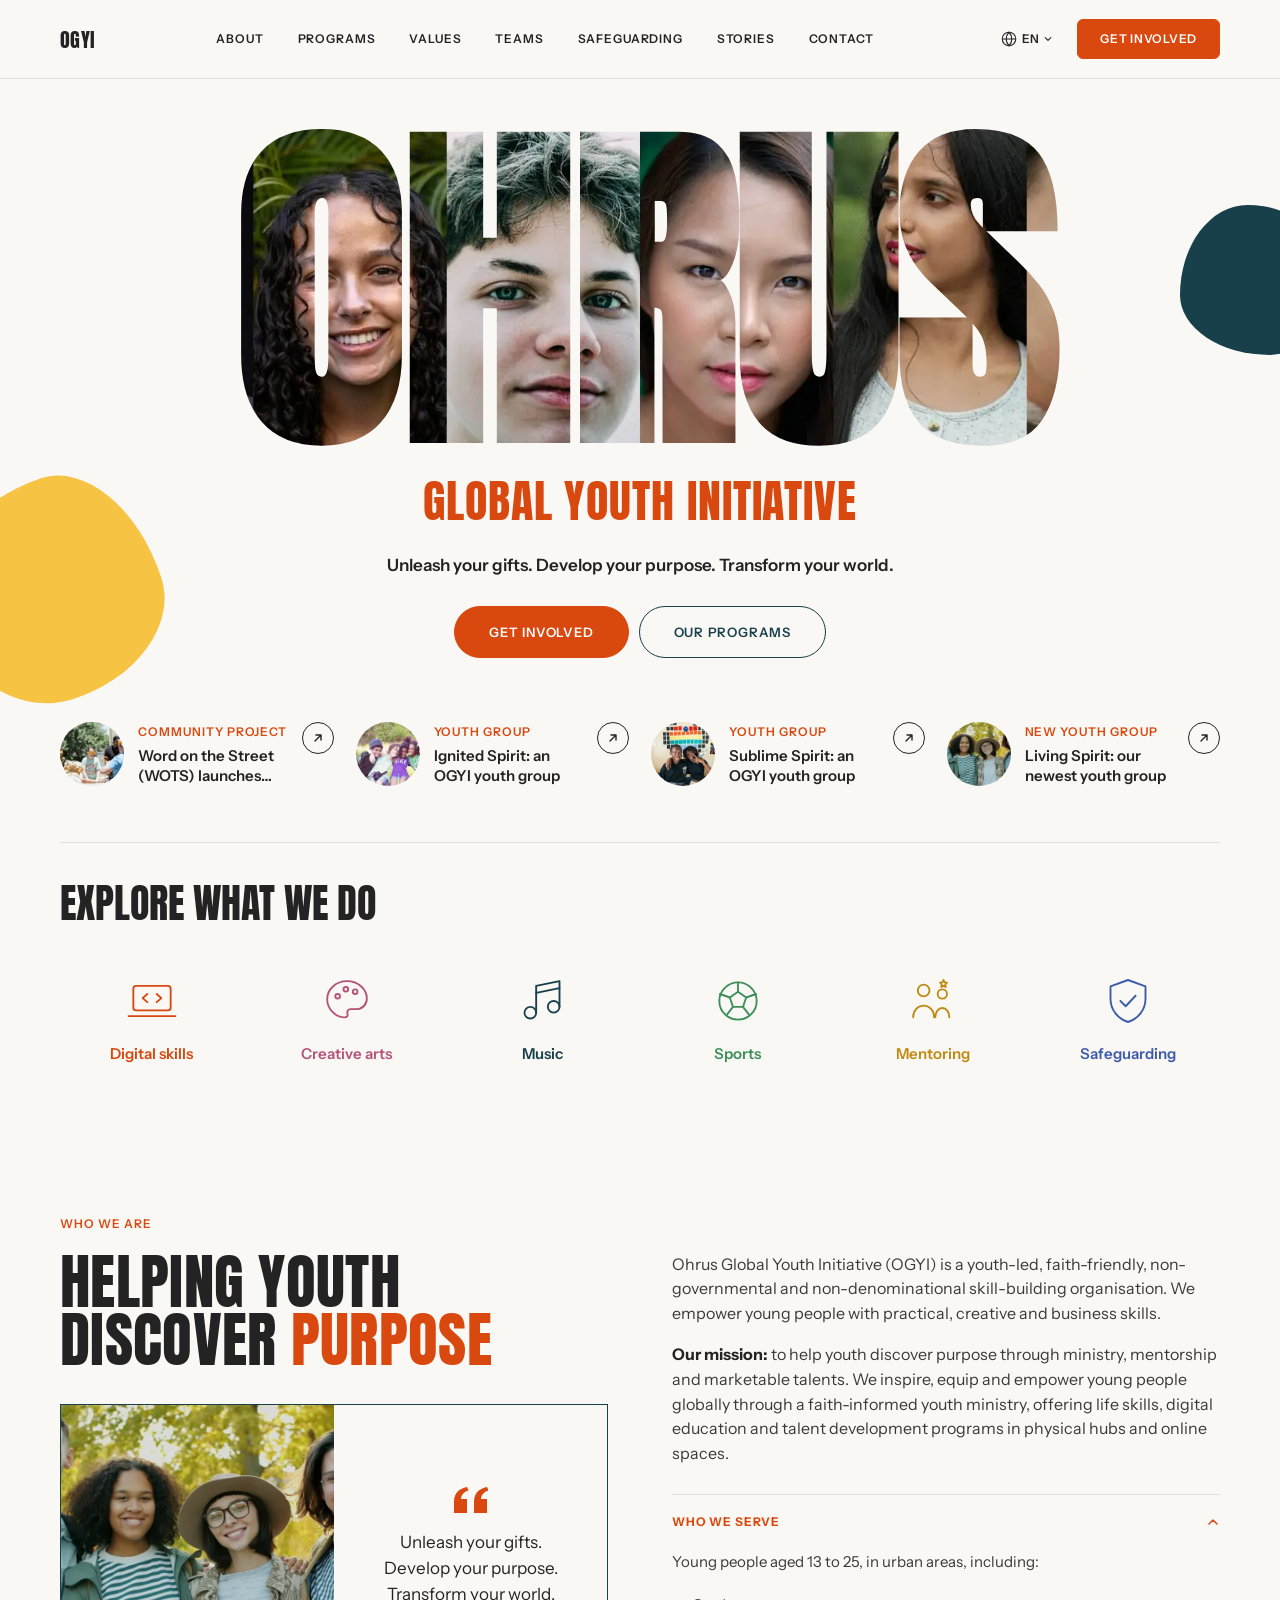
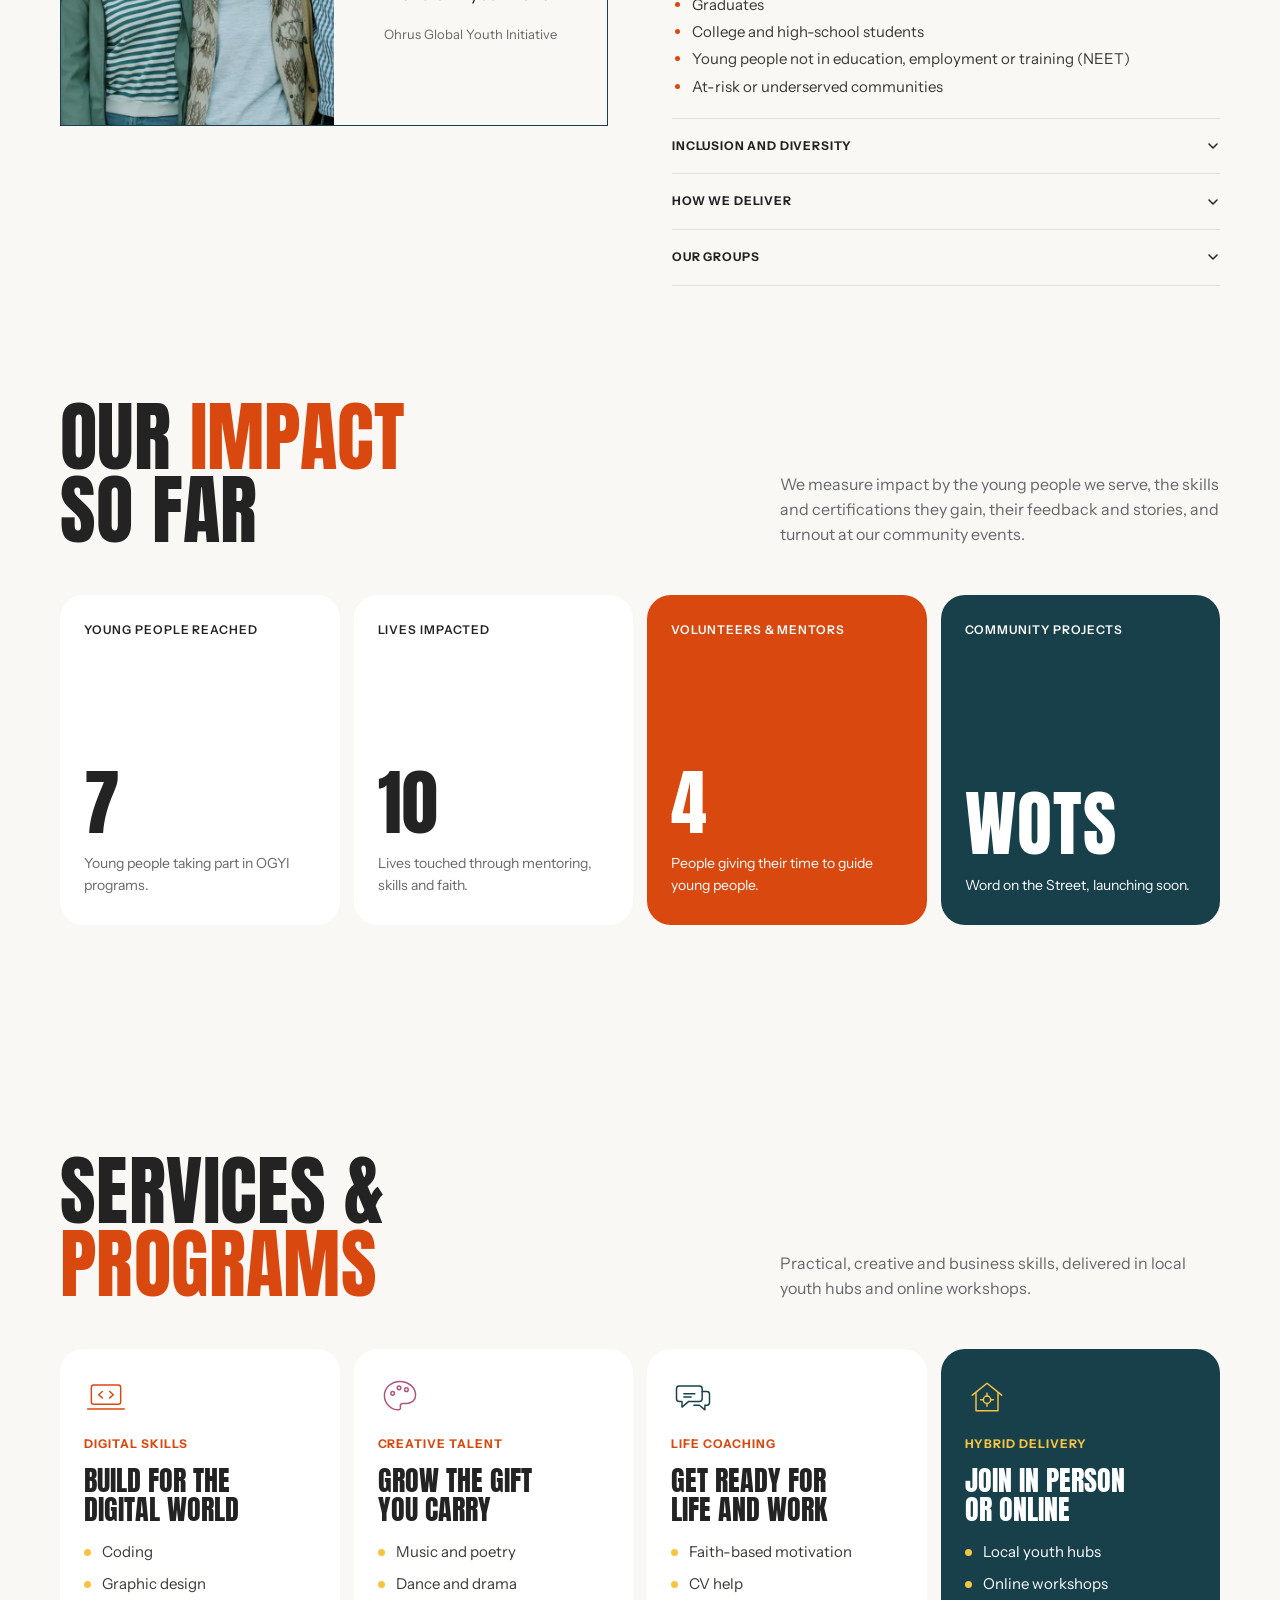
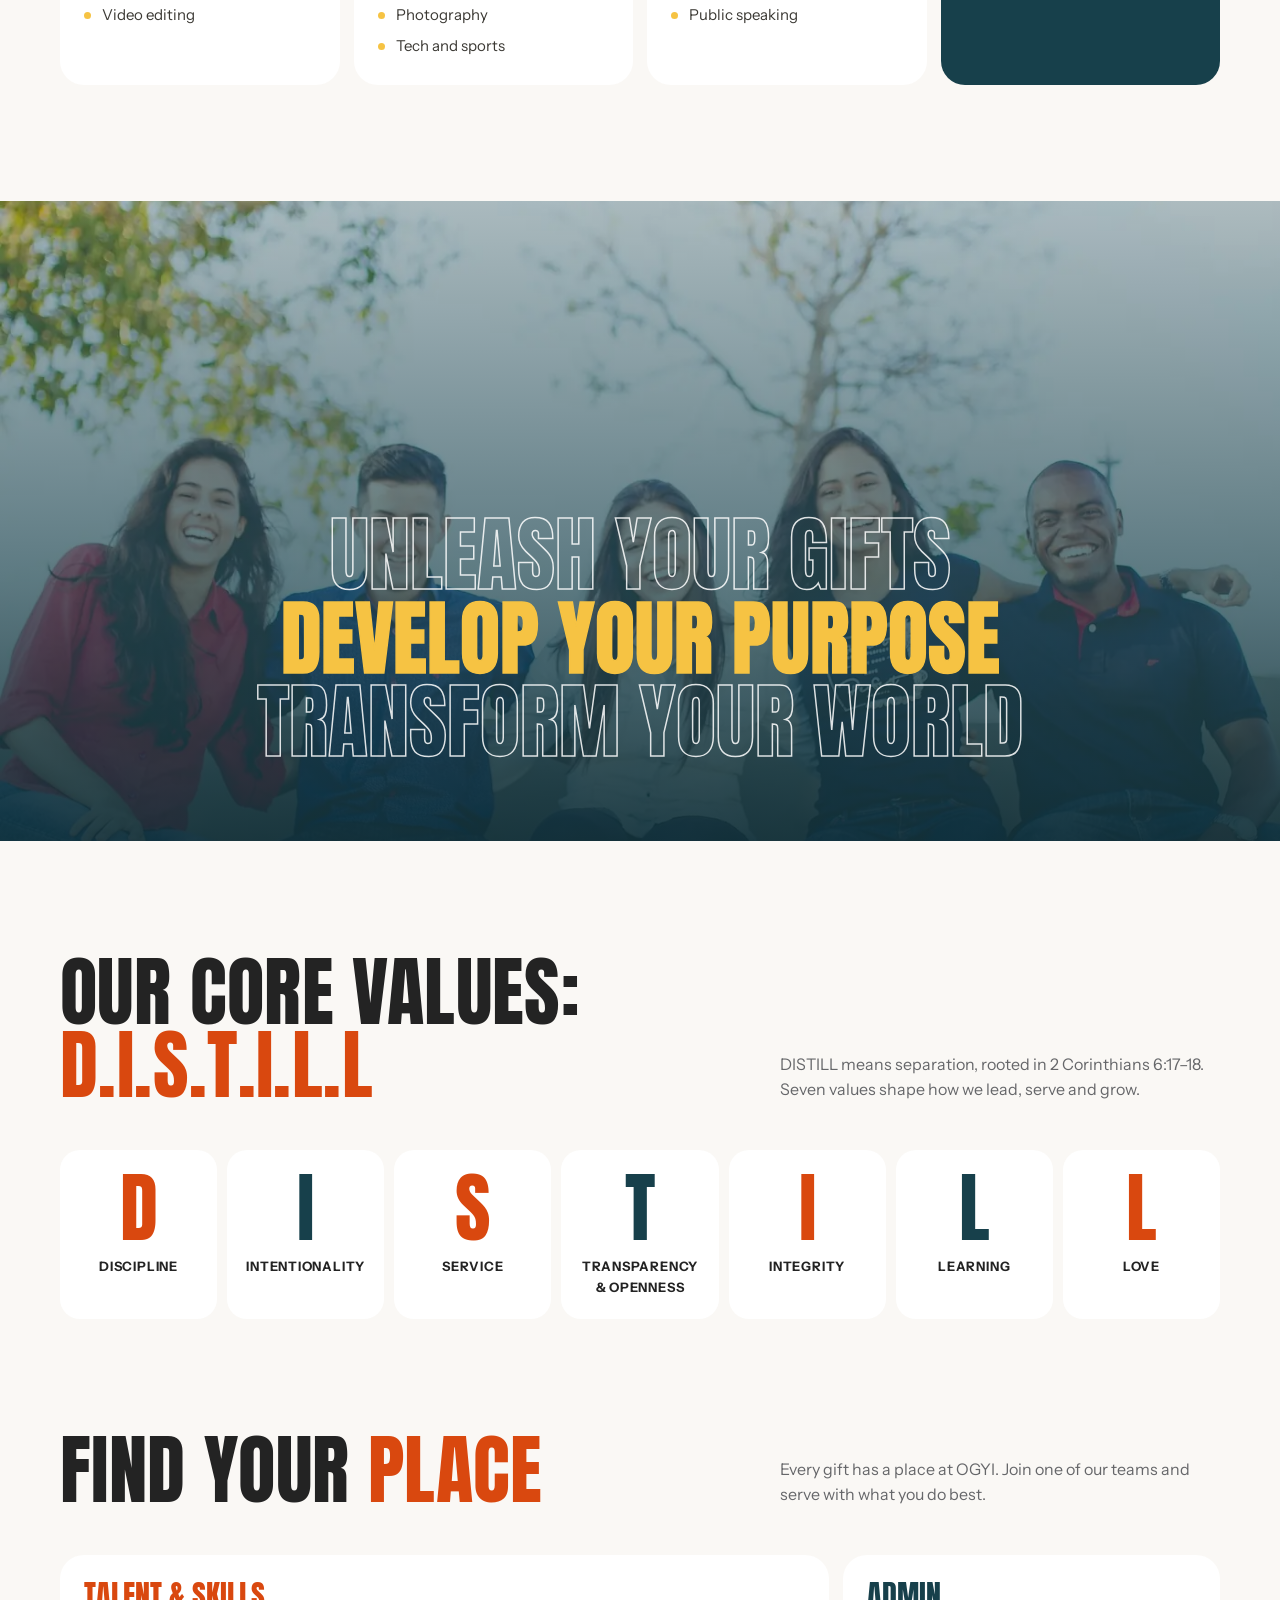
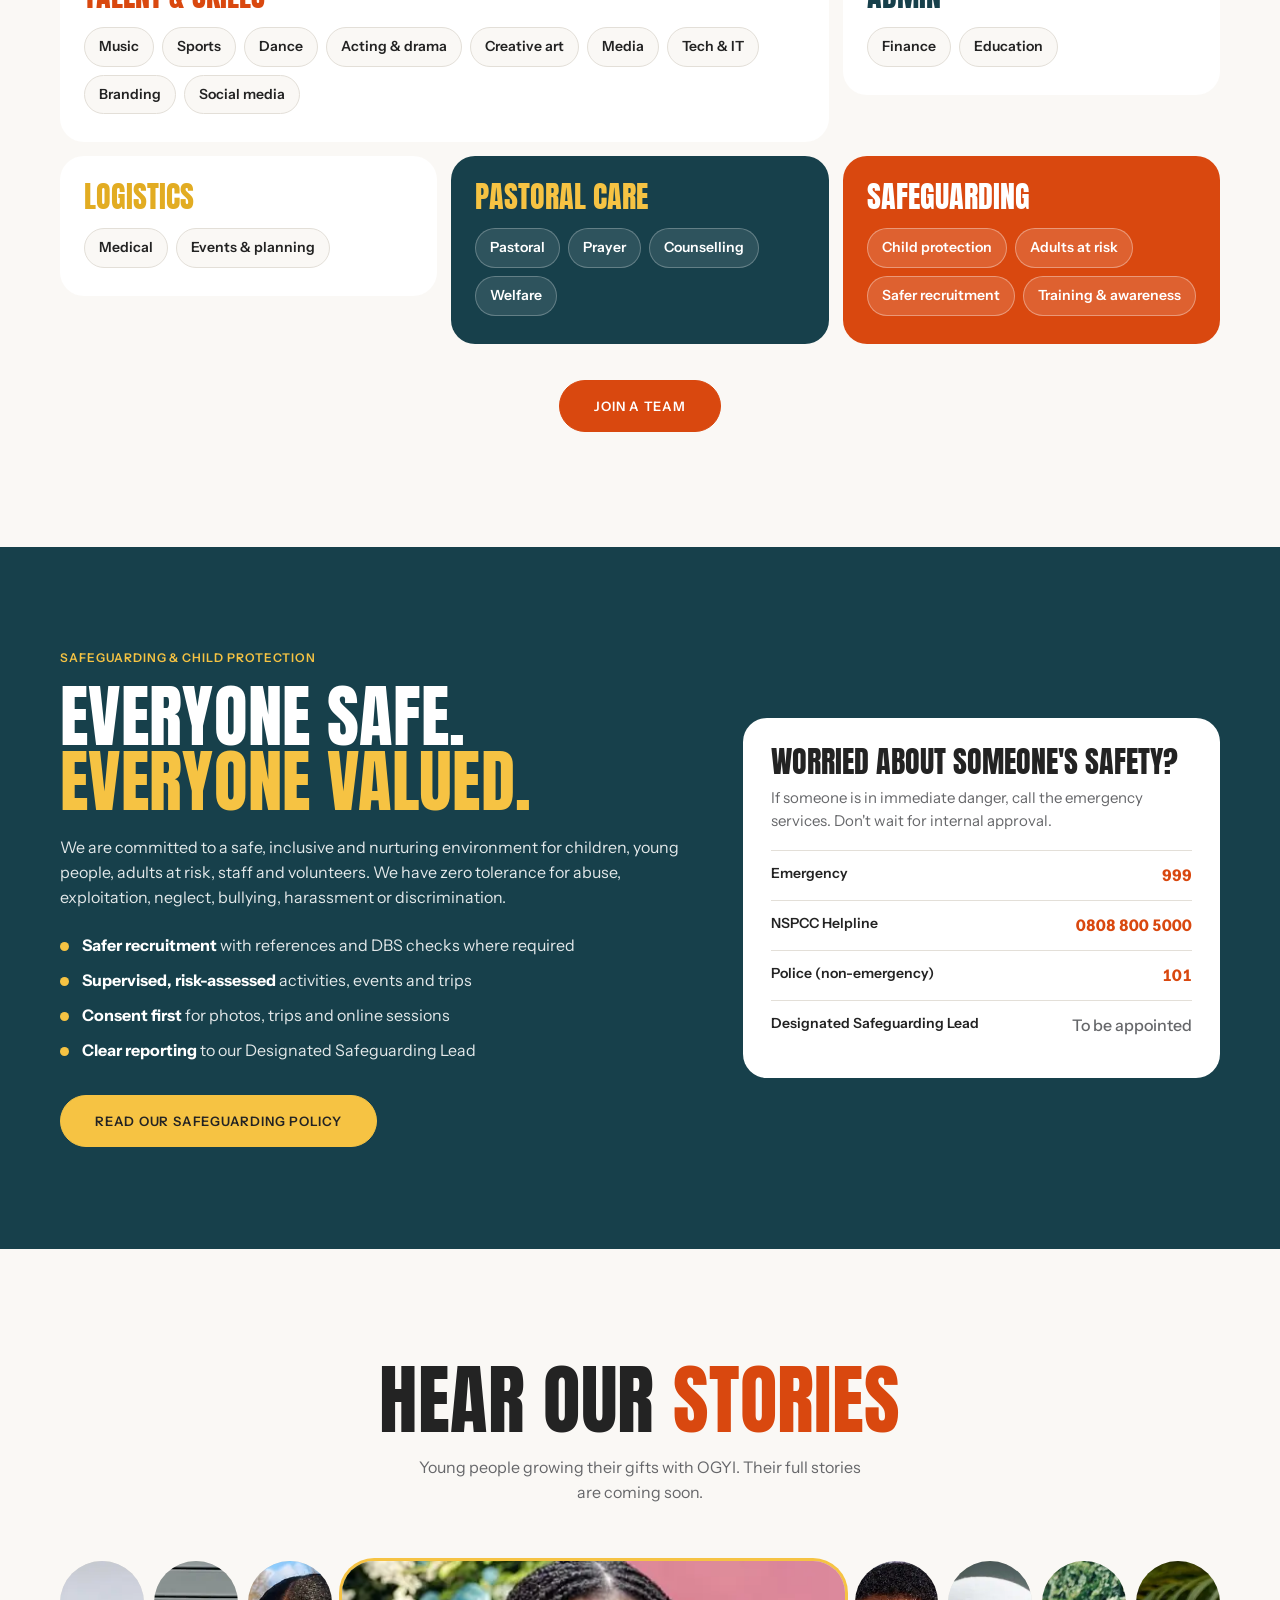
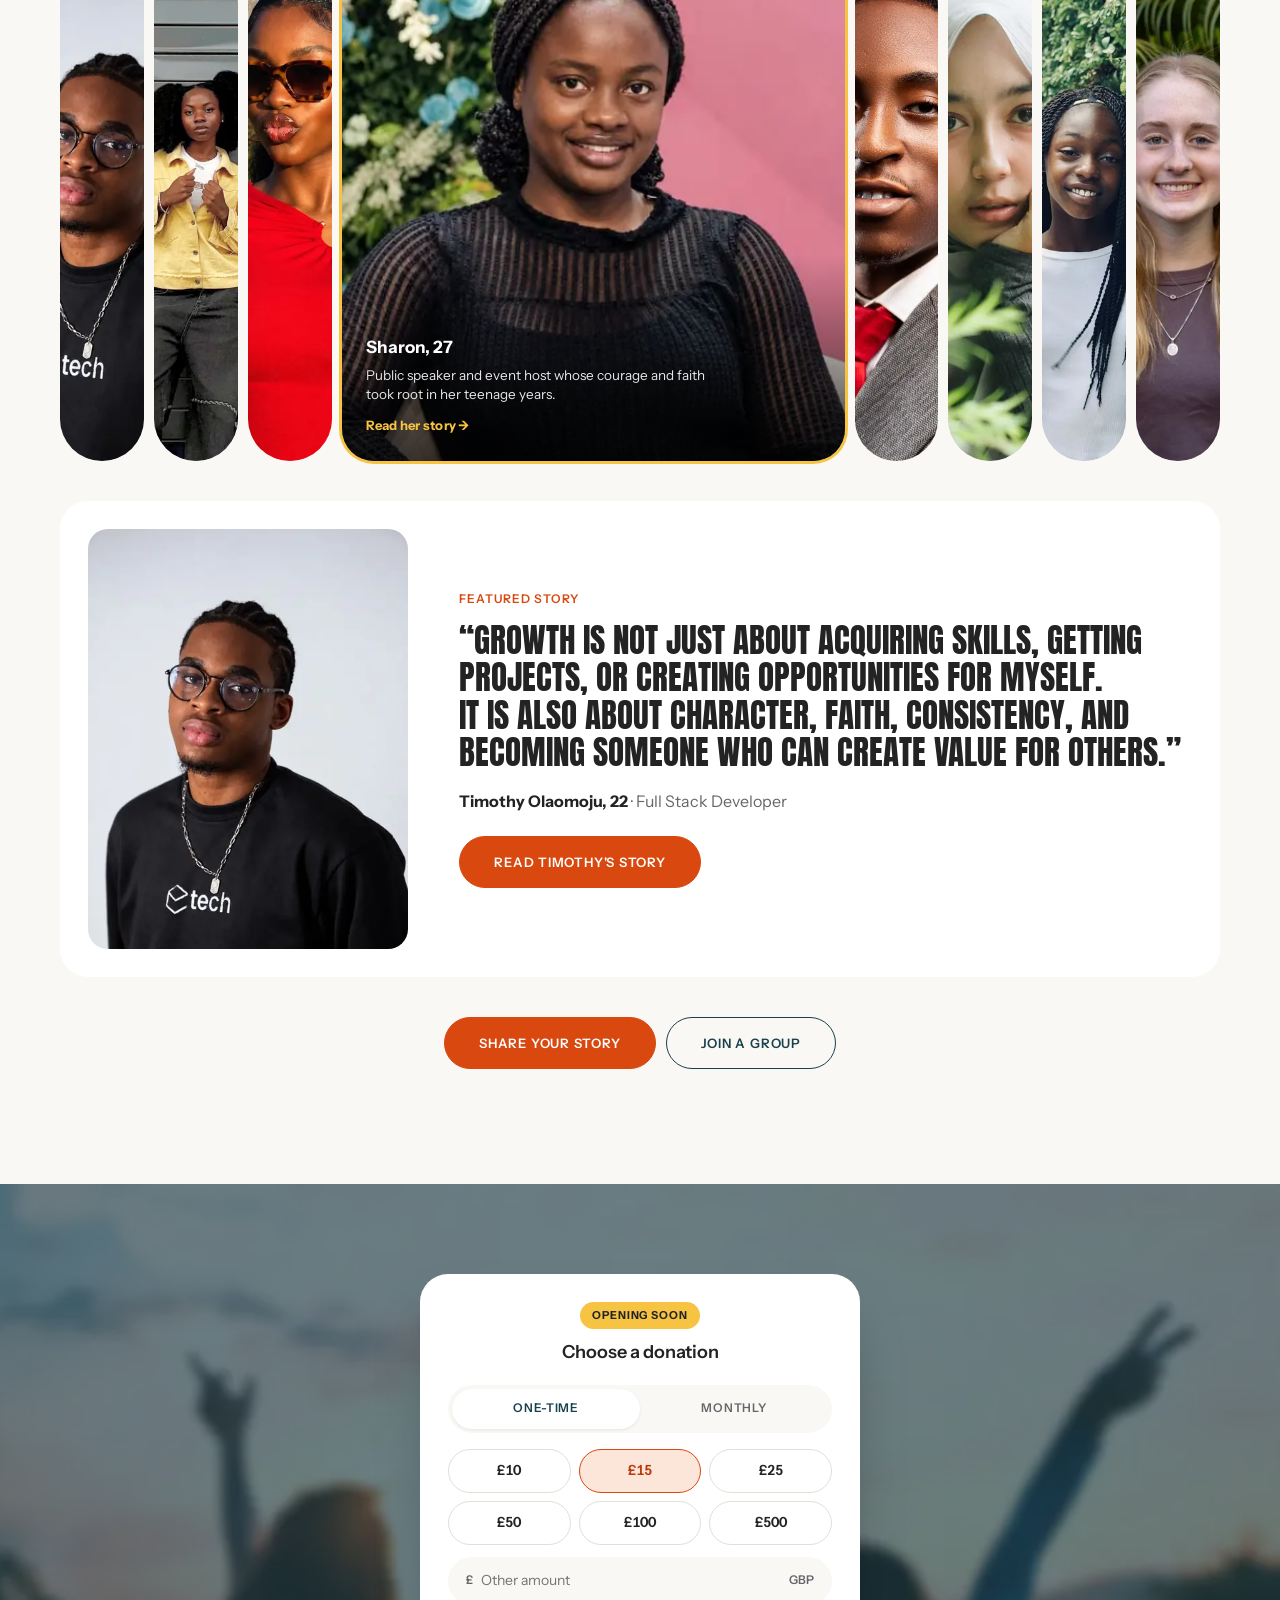
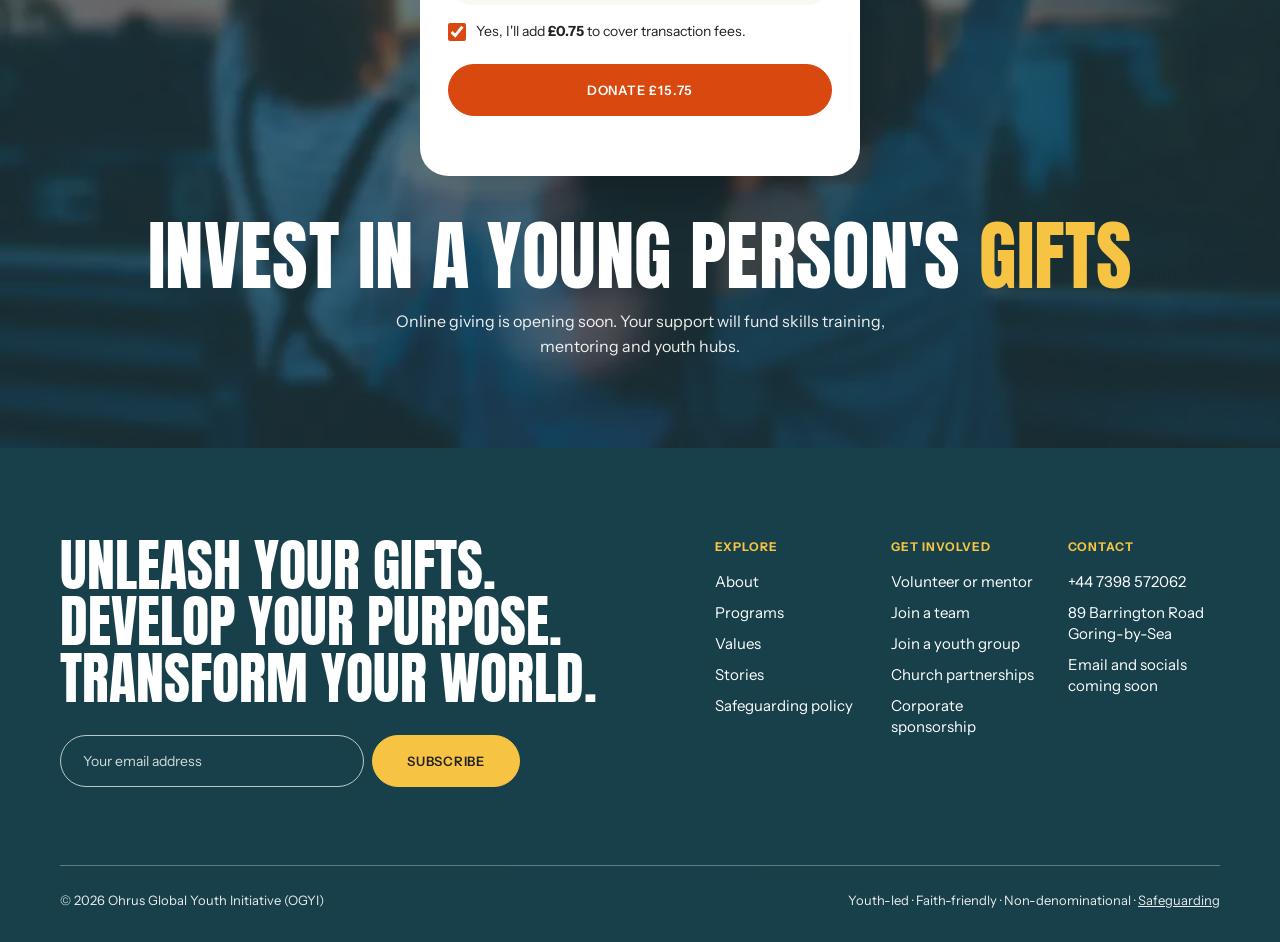
==== commit 2e970f4c: "Add files via upload" ====
--- a/index.html
+++ b/index.html
@@ -242,7 +242,7 @@
         <div class="strip__item" tabindex="0" role="button" aria-label="Pelumi, 21"><img loading="lazy" decoding="async" src="images/pelumi.webp" alt="Portrait of Pelumi" style="object-position:50% 30%"><div class="strip__cap"><b>Pelumi, 21</b><span>Dancer, model and business owner who learned to see possibilities through mentorship.</span><a class="strip__link" href="story-pelumi.html">Read her story &rarr;</a></div></div>
         <div class="strip__item" tabindex="0" role="button" aria-label="Precious, 17"><img loading="lazy" decoding="async" src="images/precious.webp" alt="Portrait of Precious" style="object-position:50% 25%"><div class="strip__cap"><b>Precious, 17</b><span>A dancer who moved from Nigeria to the UK and found belonging, confidence and faith.</span><a class="strip__link" href="story-precious.html">Read her story &rarr;</a></div></div>
         <div class="strip__item is-open" tabindex="0" role="button" aria-label="Sharon, 27"><img loading="lazy" decoding="async" src="images/sharon.webp" alt="Portrait of Sharon" style="object-position:50% 25%"><div class="strip__cap"><b>Sharon, 27</b><span>Public speaker and event host whose courage and faith took root in her teenage years.</span><a class="strip__link" href="story-sharon.html">Read her story &rarr;</a></div></div>
-        <button class="strip__item"><img loading="lazy" decoding="async" src="images/p4.webp" alt="Placeholder portrait"><div class="strip__cap"><b>Tomisin</b><span>Story coming soon.</span></div></button>
+        <div class="strip__item" tabindex="0" role="button" aria-label="Tomisin, 23"><img loading="lazy" decoding="async" src="images/tomisin.webp" alt="Portrait of Tomisin" style="object-position:50% 25%"><div class="strip__cap"><b>Tomisin, 23</b><span>From a shy teen to Senior Prefect and founder of Teens With a Difference, now in strategy and analytics.</span><a class="strip__link" href="story-tomisin.html">Read his story &rarr;</a></div></div>
         <button class="strip__item"><img loading="lazy" decoding="async" src="images/p5.webp" alt="Placeholder portrait"><div class="strip__cap"><b>Lolade</b><span>Story coming soon.</span></div></button>
         <button class="strip__item"><img loading="lazy" decoding="async" src="images/p7.webp" alt="Placeholder portrait"><div class="strip__cap"><b>Isaacs</b><span>Sages Speak. Story coming soon.</span></div></button>
         <button class="strip__item"><img loading="lazy" decoding="async" src="images/p8.webp" alt="Placeholder portrait"><div class="strip__cap"><b>Pearl</b><span>Story coming soon.</span></div></button>
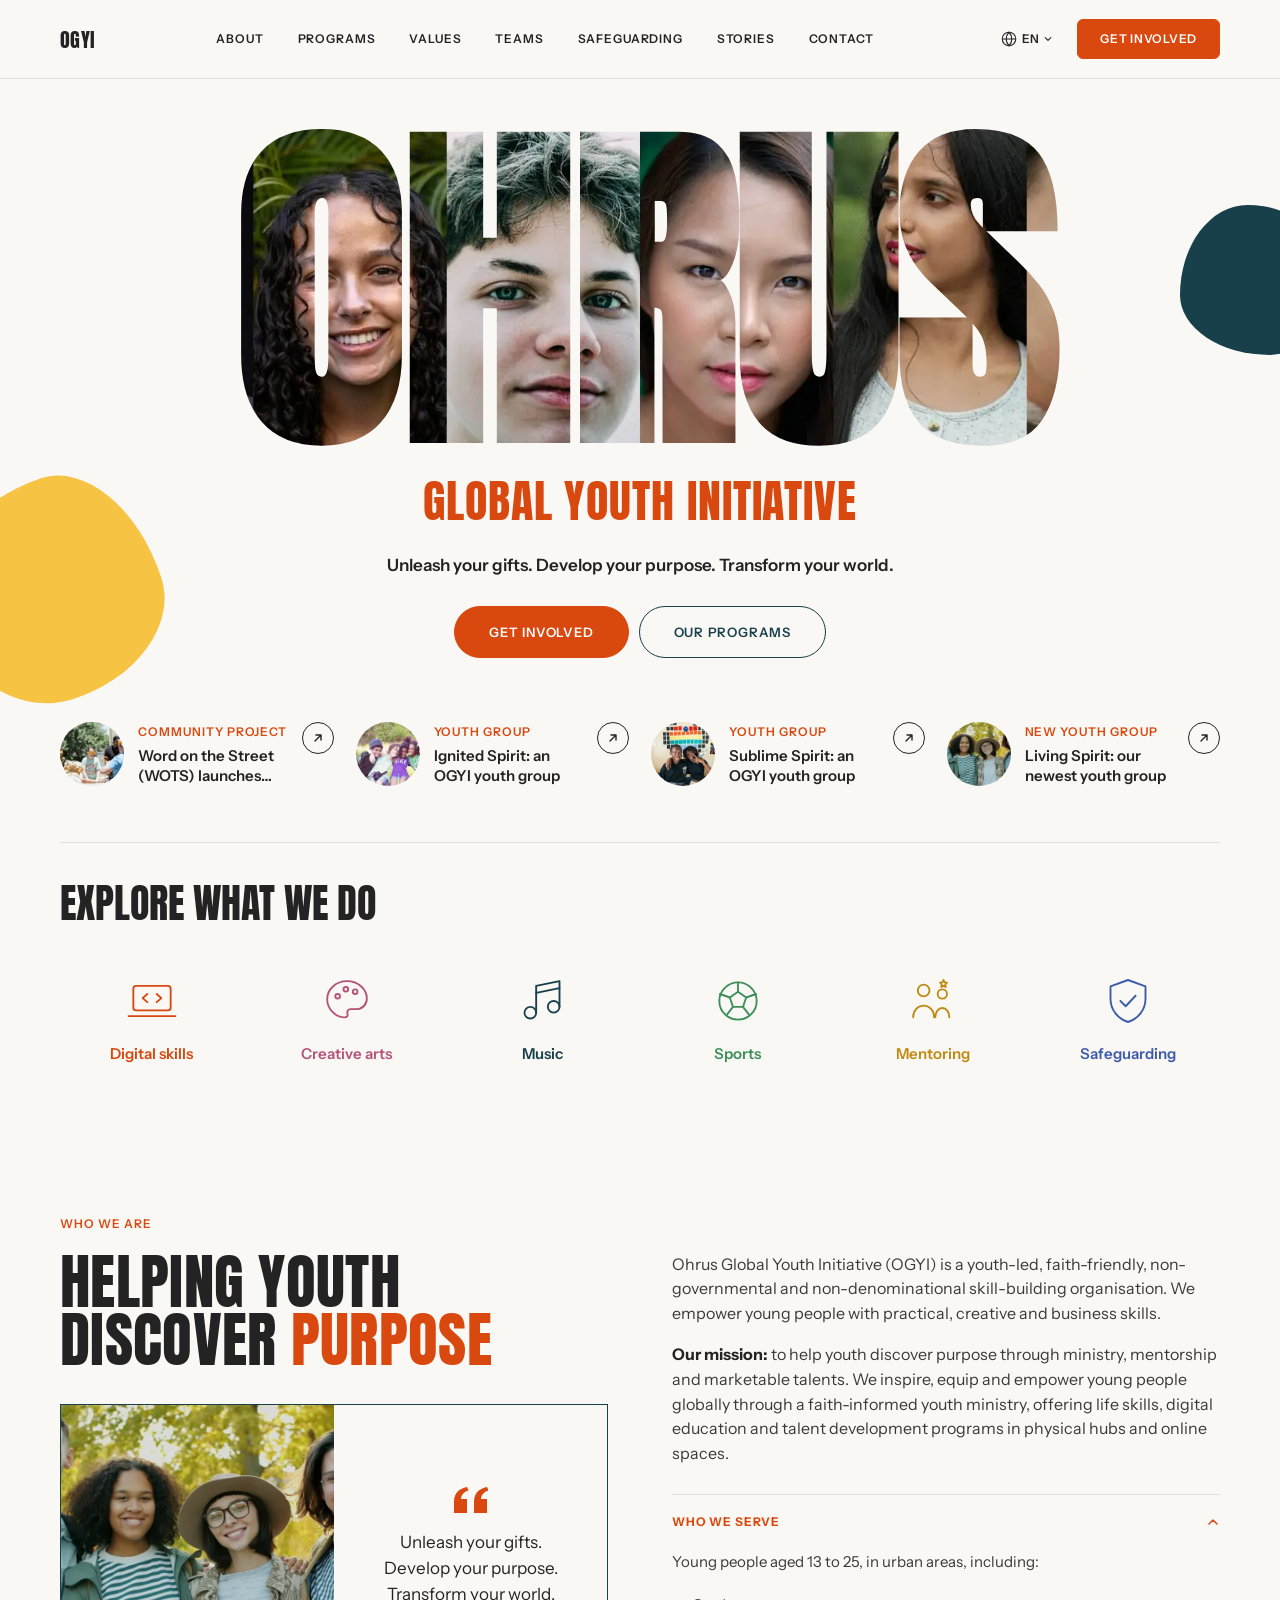
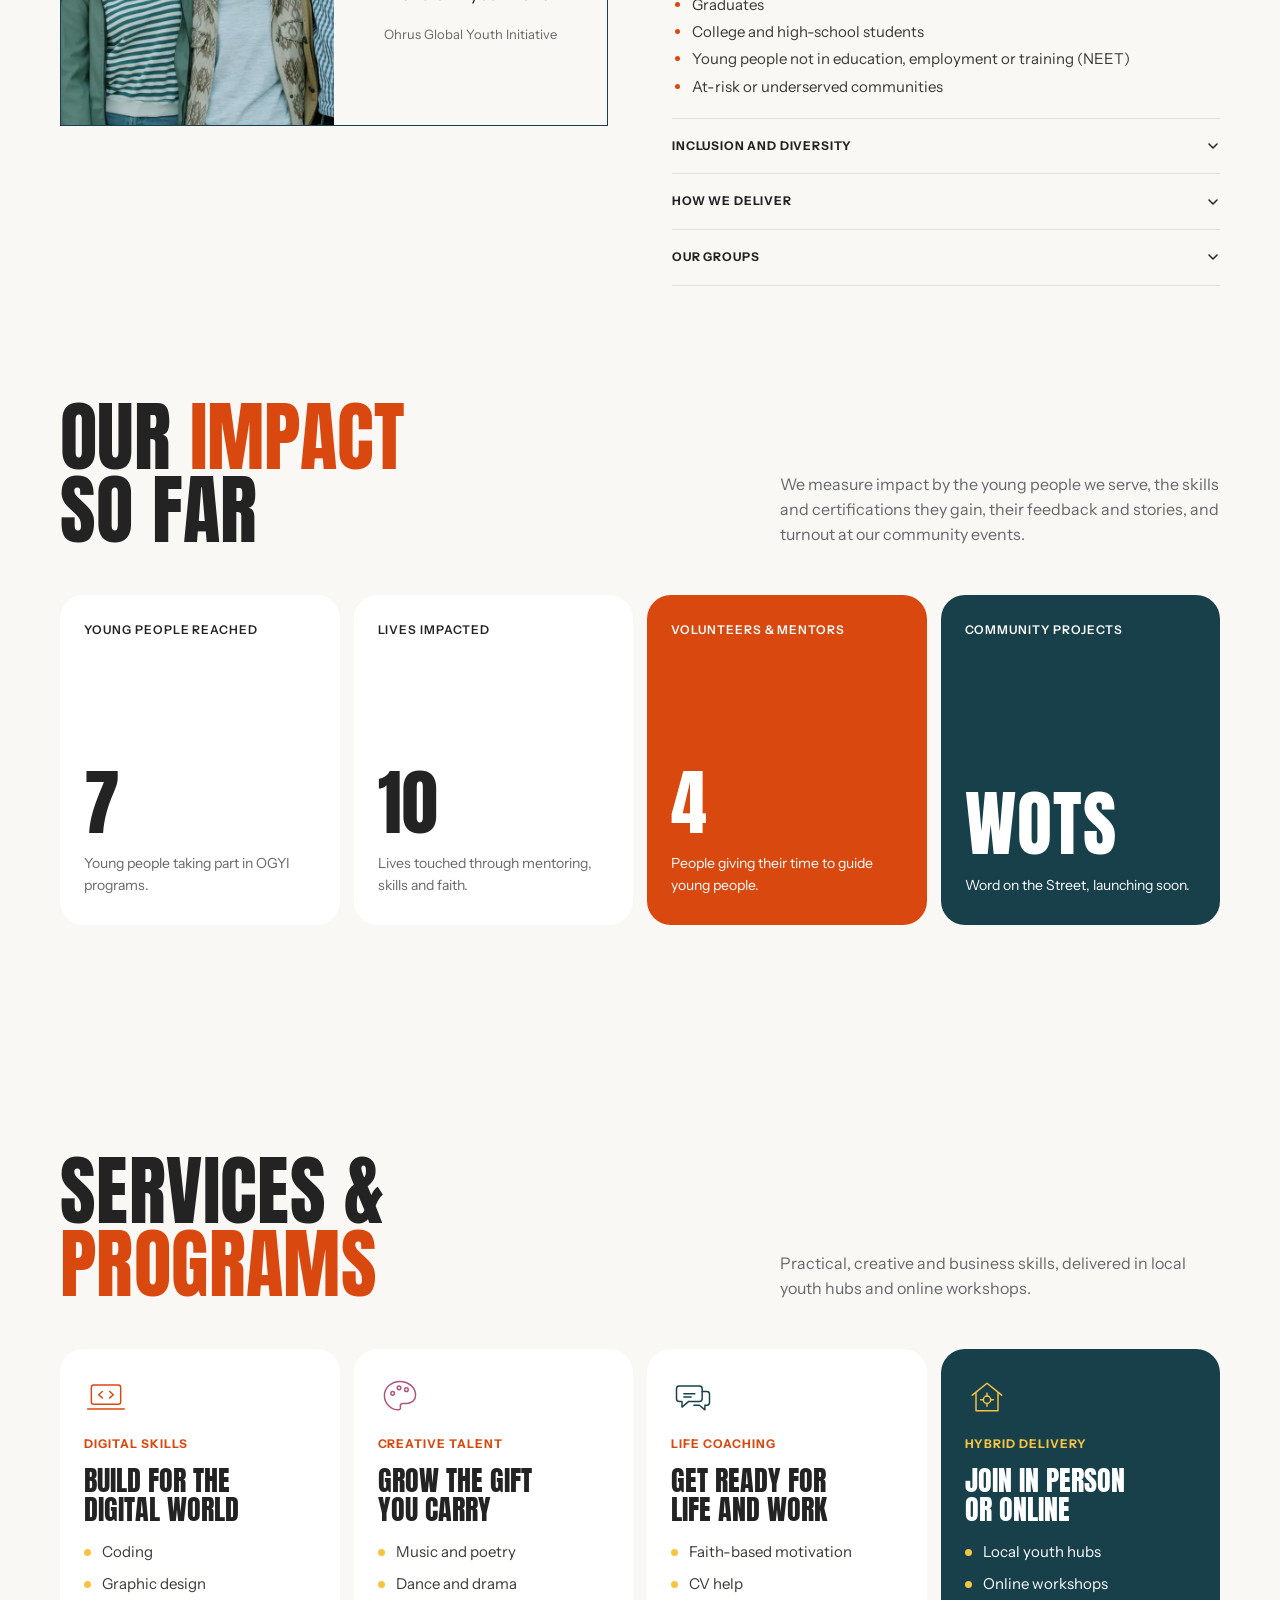
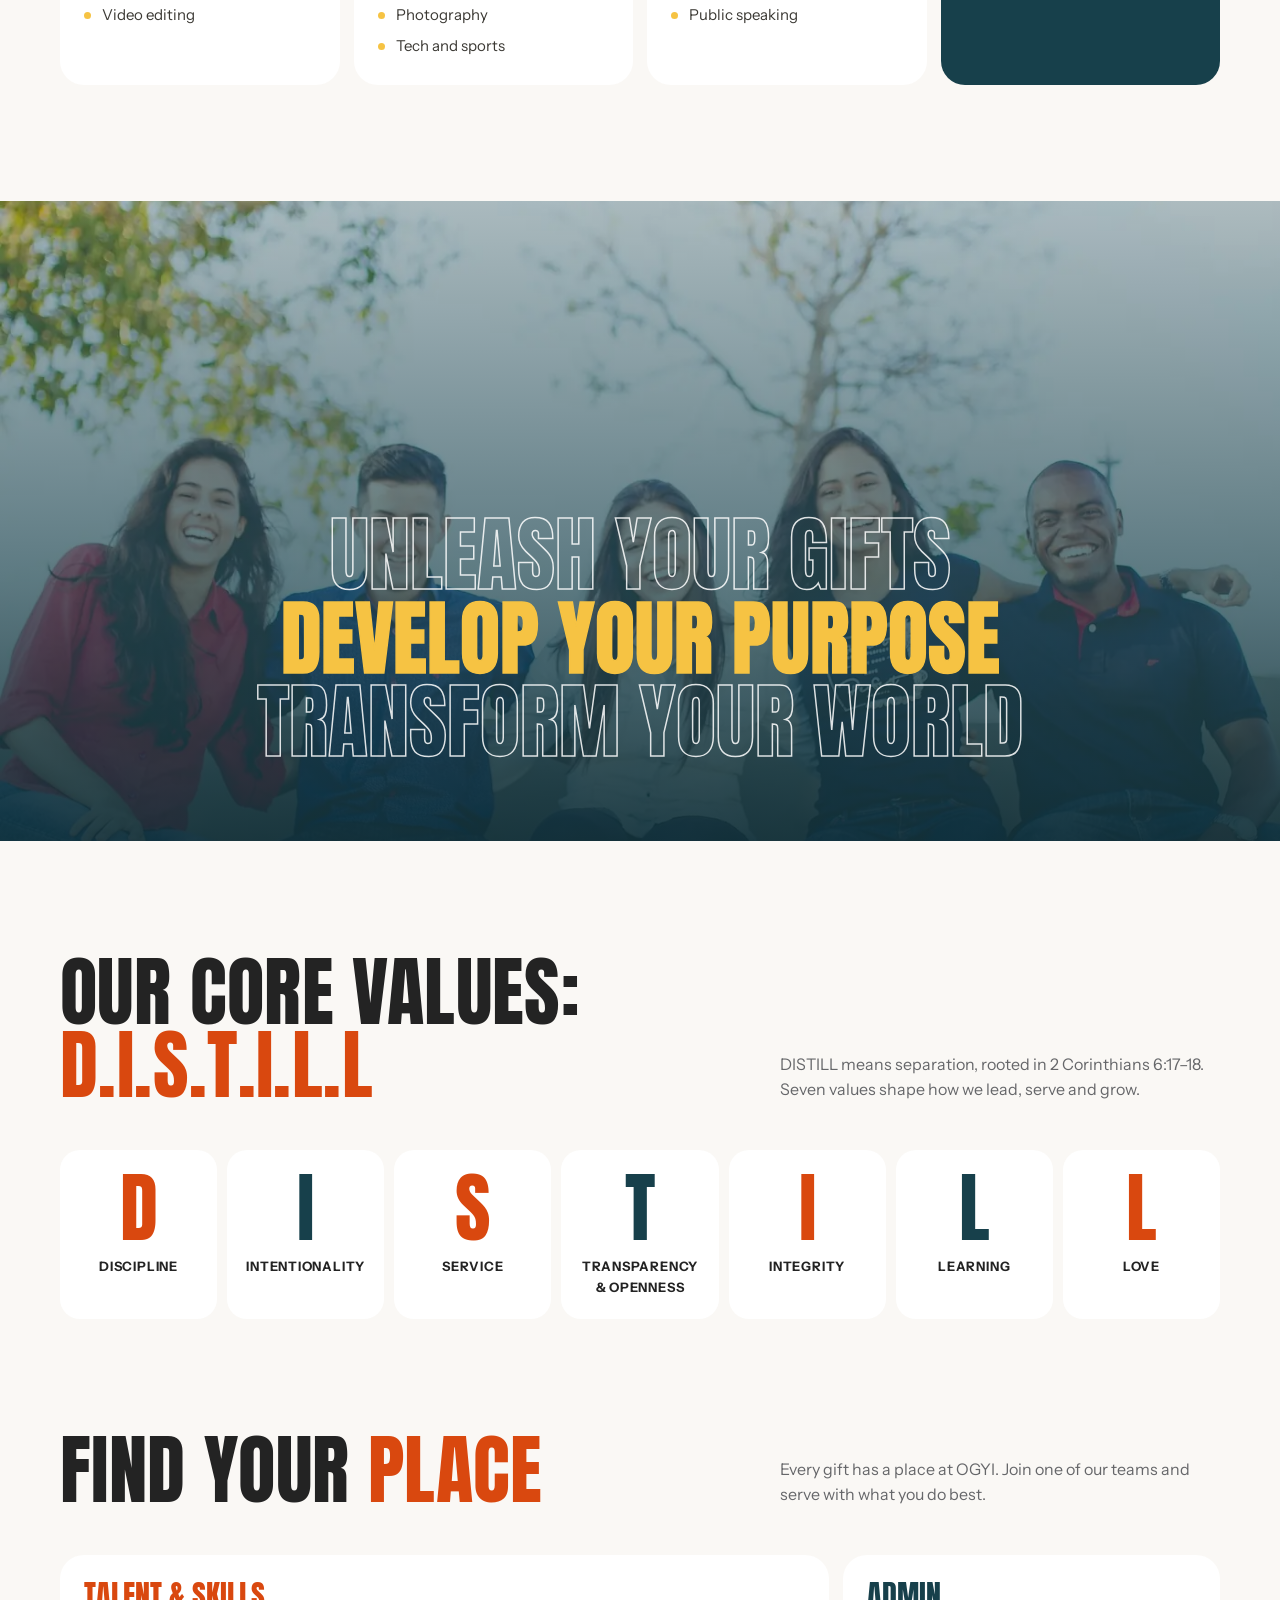
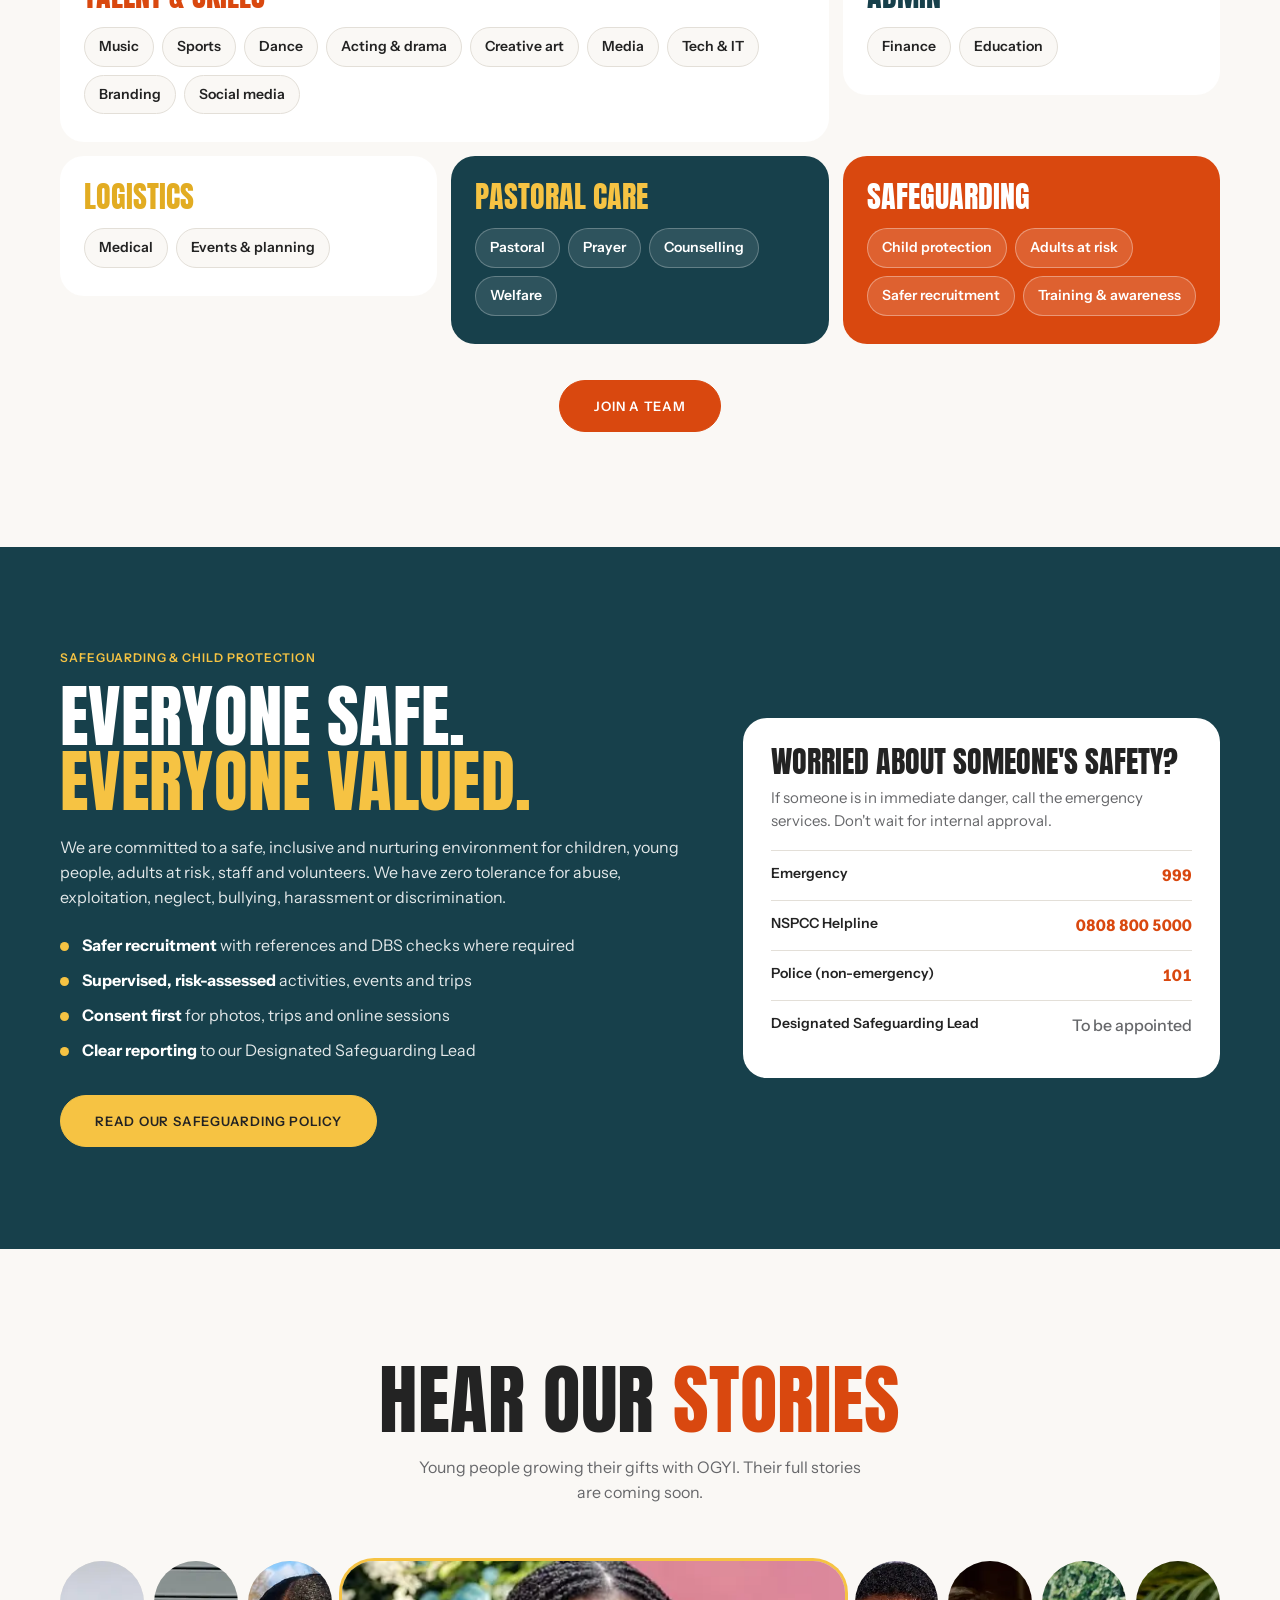
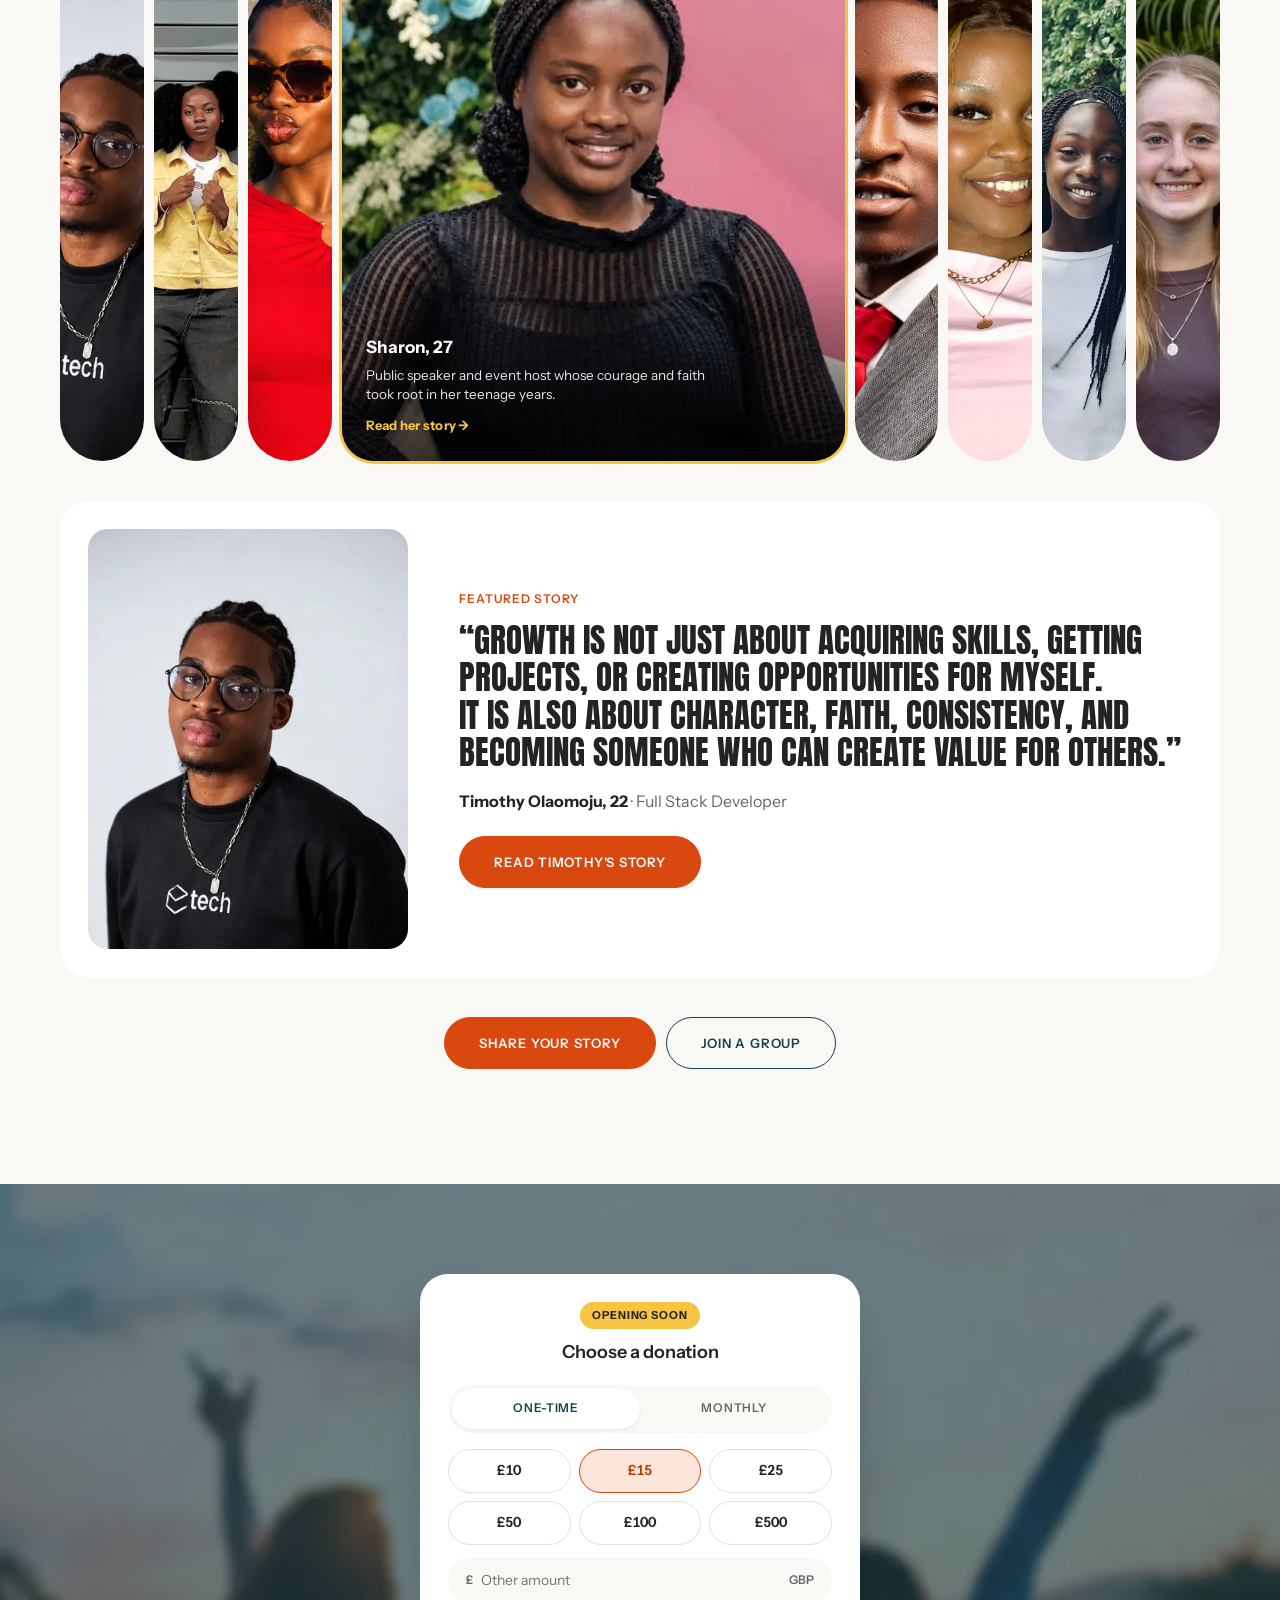
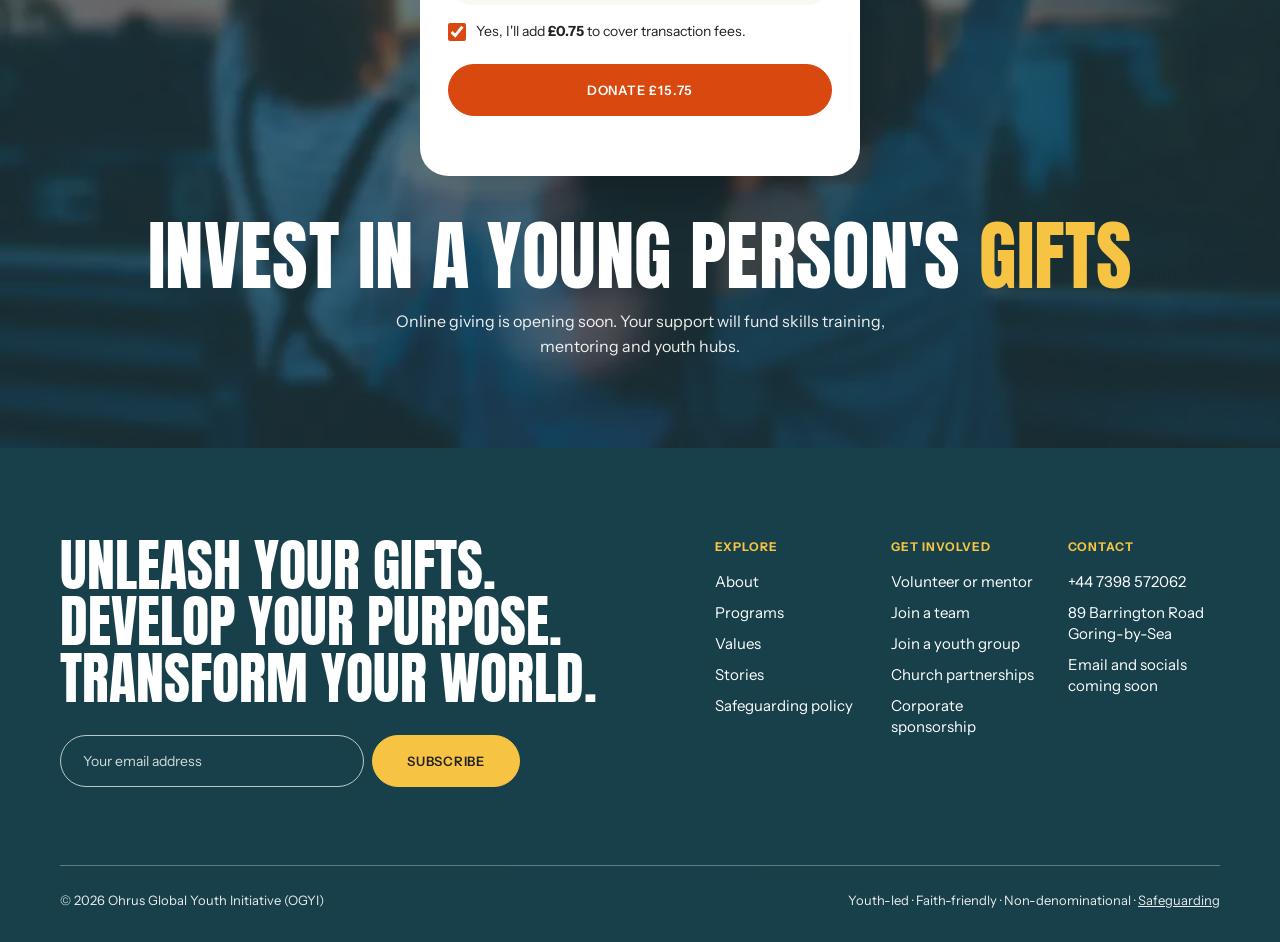
==== commit dab64d67: "Add files via upload" ====
--- a/index.html
+++ b/index.html
@@ -243,7 +243,7 @@
         <div class="strip__item" tabindex="0" role="button" aria-label="Precious, 17"><img loading="lazy" decoding="async" src="images/precious.webp" alt="Portrait of Precious" style="object-position:50% 25%"><div class="strip__cap"><b>Precious, 17</b><span>A dancer who moved from Nigeria to the UK and found belonging, confidence and faith.</span><a class="strip__link" href="story-precious.html">Read her story &rarr;</a></div></div>
         <div class="strip__item is-open" tabindex="0" role="button" aria-label="Sharon, 27"><img loading="lazy" decoding="async" src="images/sharon.webp" alt="Portrait of Sharon" style="object-position:50% 25%"><div class="strip__cap"><b>Sharon, 27</b><span>Public speaker and event host whose courage and faith took root in her teenage years.</span><a class="strip__link" href="story-sharon.html">Read her story &rarr;</a></div></div>
         <div class="strip__item" tabindex="0" role="button" aria-label="Tomisin, 23"><img loading="lazy" decoding="async" src="images/tomisin.webp" alt="Portrait of Tomisin" style="object-position:50% 25%"><div class="strip__cap"><b>Tomisin, 23</b><span>From a shy teen to Senior Prefect and founder of Teens With a Difference, now in strategy and analytics.</span><a class="strip__link" href="story-tomisin.html">Read his story &rarr;</a></div></div>
-        <button class="strip__item"><img loading="lazy" decoding="async" src="images/p5.webp" alt="Placeholder portrait"><div class="strip__cap"><b>Lolade</b><span>Story coming soon.</span></div></button>
+        <div class="strip__item" tabindex="0" role="button" aria-label="Lolade, 21"><img loading="lazy" decoding="async" src="images/lolade.webp" alt="Portrait of Lolade" style="object-position:50% 25%"><div class="strip__cap"><b>Lolade, 21</b><span>From a church youth dance team to teaching choreography and mentoring newcomer youth in Canada.</span><a class="strip__link" href="story-lolade.html">Read her story &rarr;</a></div></div>
         <button class="strip__item"><img loading="lazy" decoding="async" src="images/p7.webp" alt="Placeholder portrait"><div class="strip__cap"><b>Isaacs</b><span>Sages Speak. Story coming soon.</span></div></button>
         <button class="strip__item"><img loading="lazy" decoding="async" src="images/p8.webp" alt="Placeholder portrait"><div class="strip__cap"><b>Pearl</b><span>Story coming soon.</span></div></button>
       </div>
